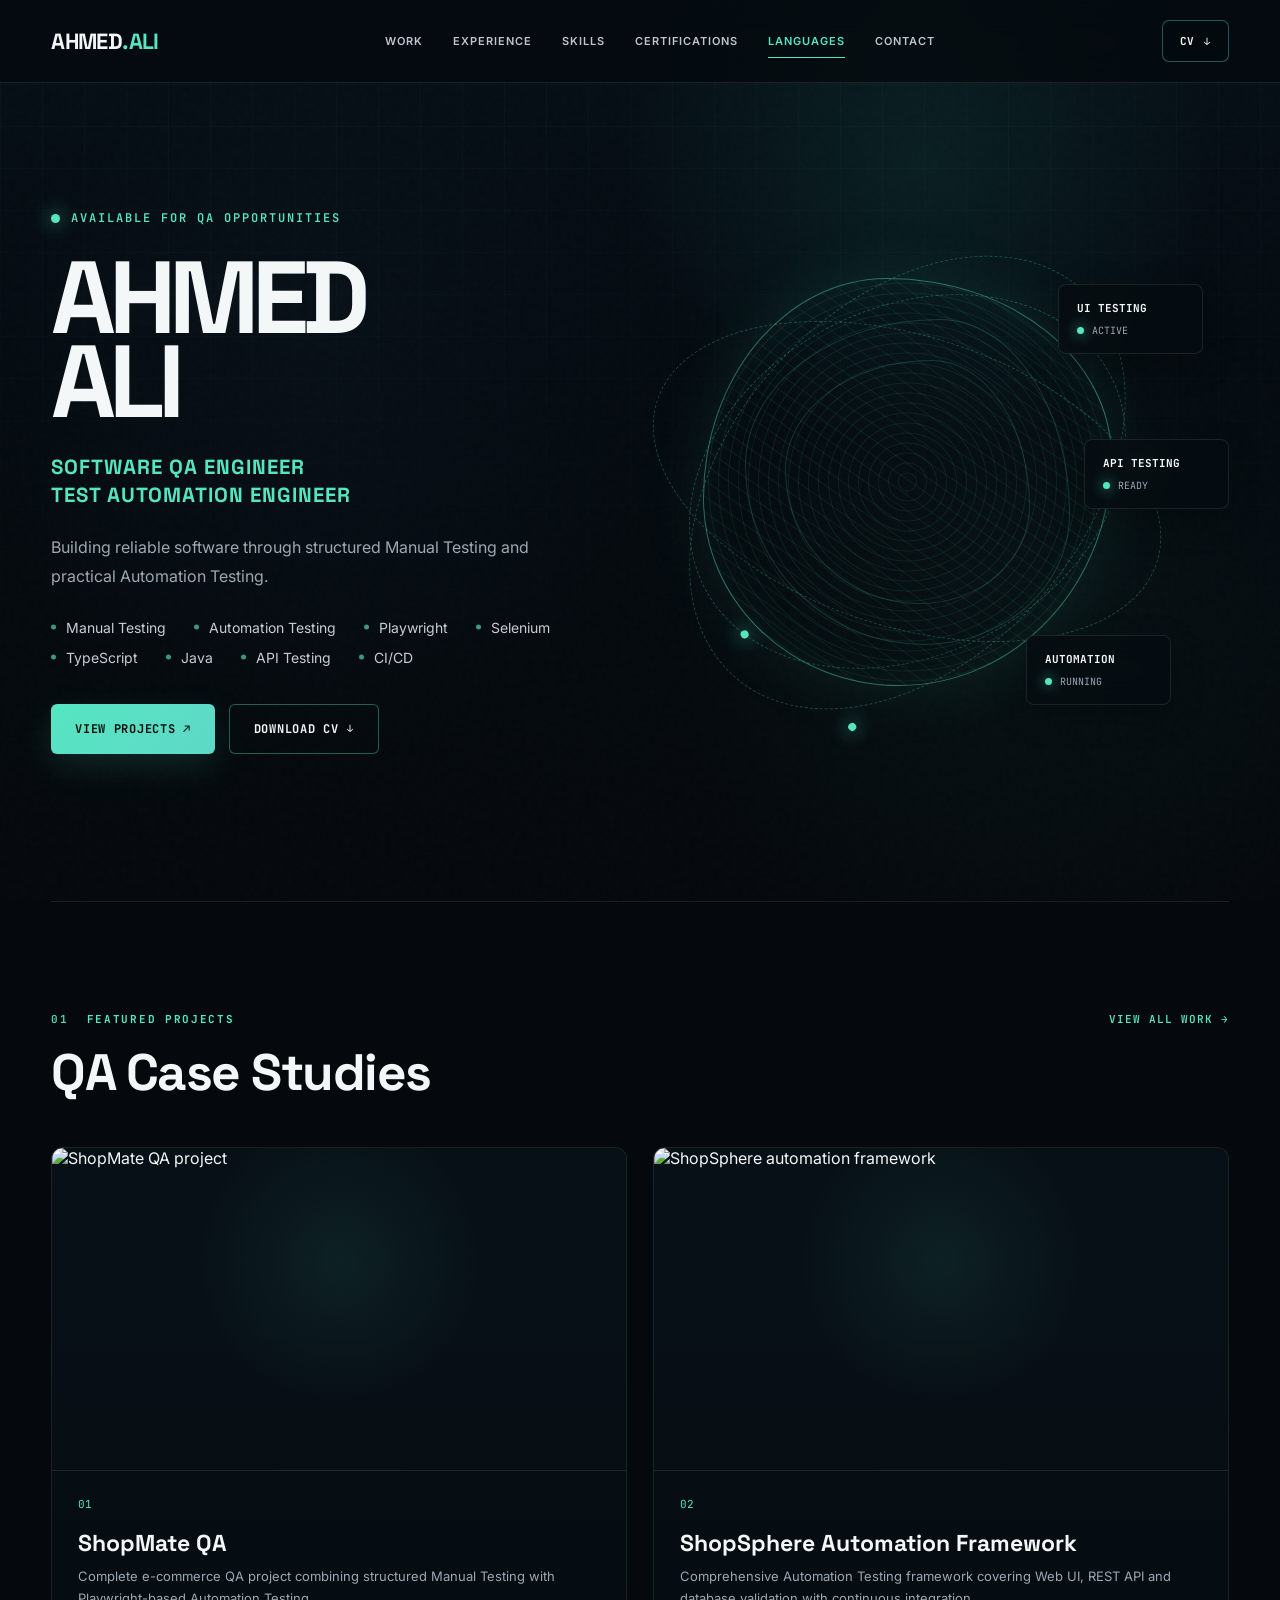
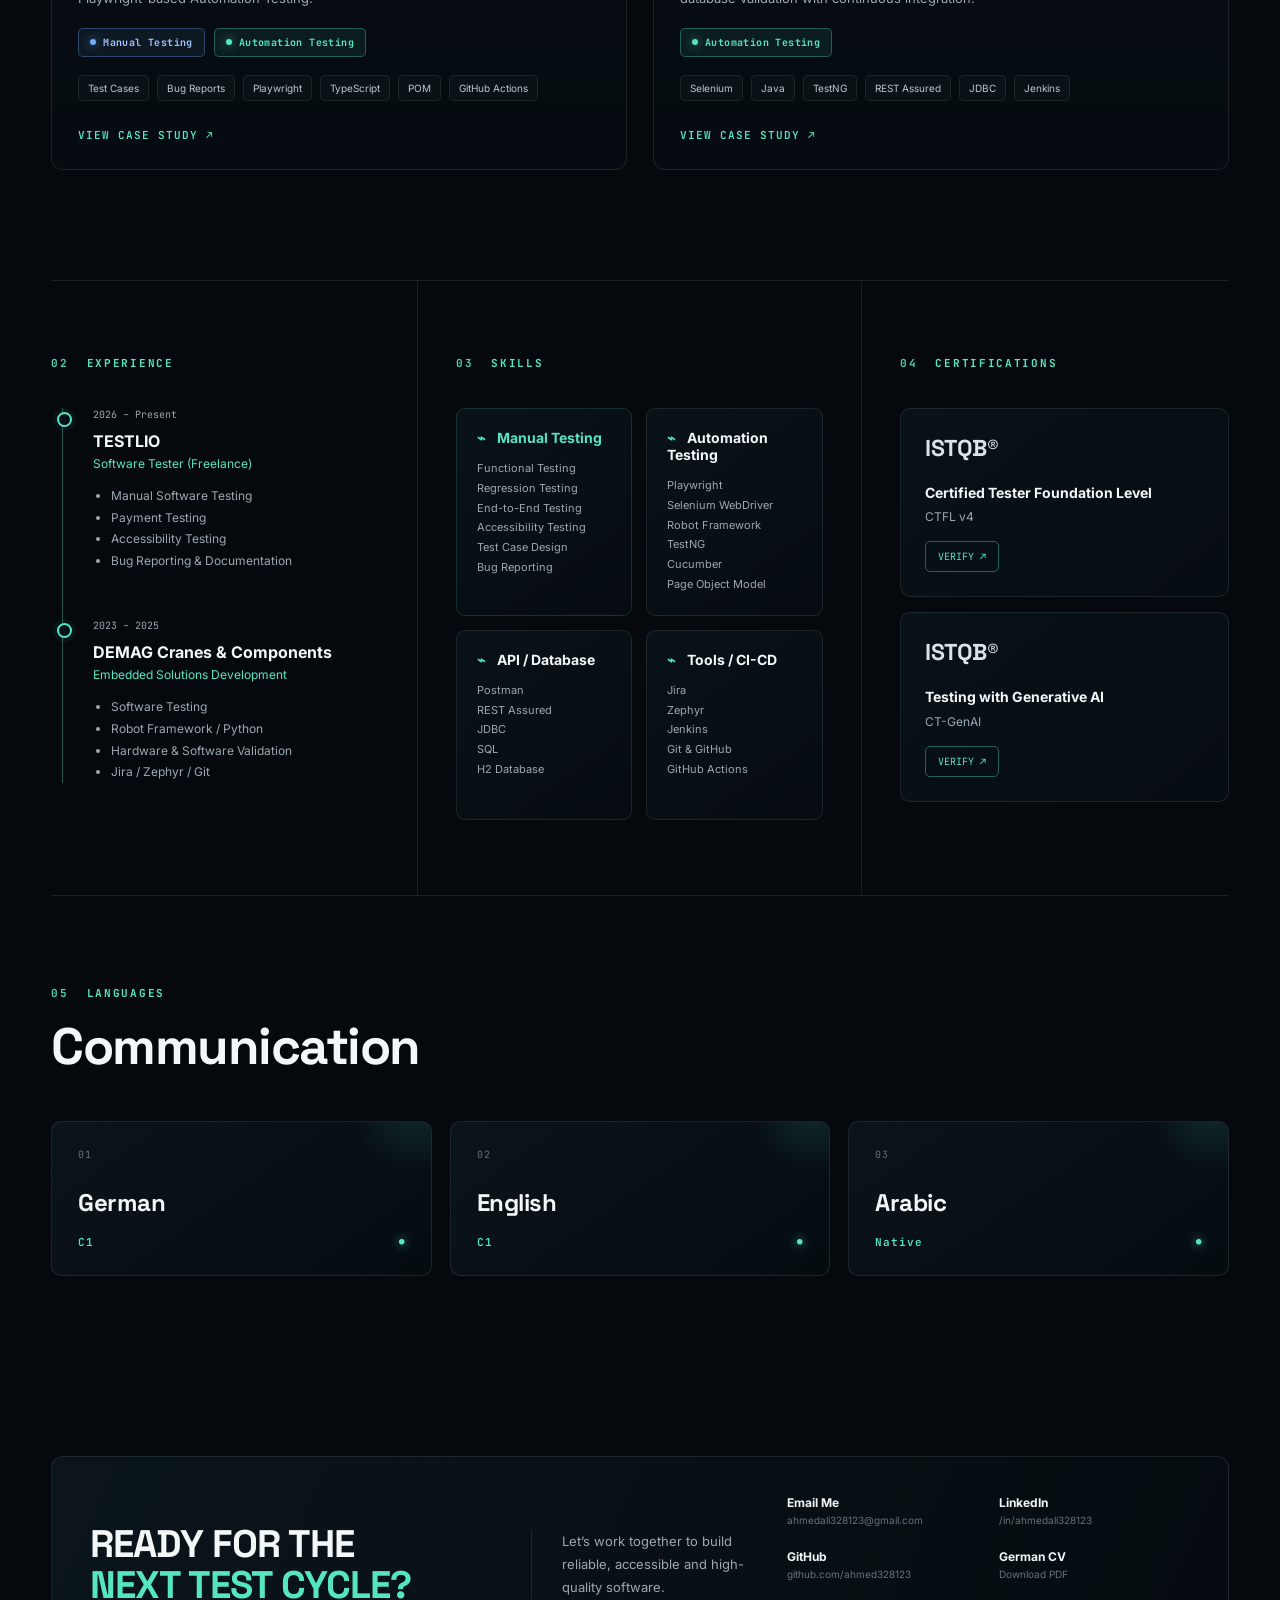
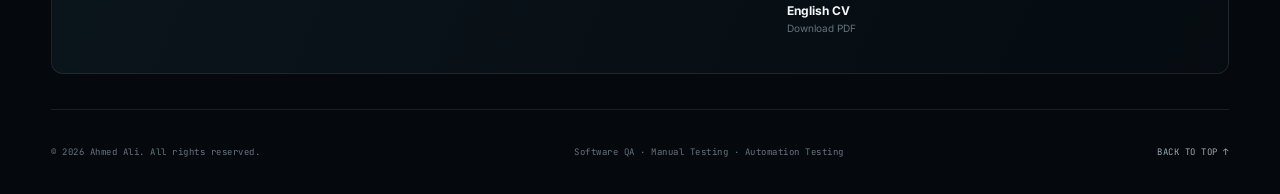
==== index.html @ f56217ec "Update index.html Updated CV download options and improved HTML structure." ====
<!DOCTYPE html>
<html lang="en">

<head>
  <meta charset="UTF-8" />

  <meta
    name="viewport"
    content="width=device-width, initial-scale=1.0"
  />

  <title>Ahmed Ali | Software QA Engineer</title>

  <meta
    name="description"
    content="Ahmed Ali - Software QA Engineer specializing in Manual Testing, Automation Testing, Playwright, Selenium, Java, TypeScript, API Testing and CI/CD."
  />

  <!-- Google Fonts -->
  <link
    rel="preconnect"
    href="https://fonts.googleapis.com"
  />

  <link
    rel="preconnect"
    href="https://fonts.gstatic.com"
    crossorigin
  />

  <link
    href="https://fonts.googleapis.com/css2?family=Inter:wght@400;500;600;700;800&family=JetBrains+Mono:wght@400;500;700&family=Space+Grotesk:wght@500;700&display=swap"
    rel="stylesheet"
  />

  <!-- CSS -->
  <link
    rel="stylesheet"
    href="style.css"
  />
</head>


<body>

  <!-- =====================================================
       BACKGROUND
       ===================================================== -->

  <div class="page-bg"></div>
  <div class="noise"></div>


  <!-- =====================================================
       NAVBAR
       ===================================================== -->

  <header class="navbar">

    <div class="container nav-inner">

      <!-- Logo -->

      <a
        href="#"
        class="logo"
        aria-label="Back to top"
      >
        AHMED<span>.ALI</span>
      </a>


      <!-- Navigation -->

      <nav class="nav-links">

        <a href="#projects">
          Work
        </a>

        <a href="#experience">
          Experience
        </a>

        <a href="#skills">
          Skills
        </a>

        <a href="#certifications">
          Certifications
        </a>

        <a href="#languages">
          Languages
        </a>

        <a href="#contact">
          Contact
        </a>

      </nav>


      <!-- Navbar CV Dropdown -->

      <div class="cv-dropdown">

        <button
          class="cv-toggle"
          type="button"
          aria-expanded="false"
          aria-haspopup="true"
        >
          CV

          <span class="cv-chevron">
            ↓
          </span>
        </button>


        <div class="cv-menu">

          <span class="cv-menu-label">
            Download CV
          </span>


          <a
            href="./assets/cv-de.pdf"
            download="Ahmed-Ali-CV-German.pdf"
          >
            German CV
          </a>


          <a
            href="./assets/cv-en.pdf"
            download="Ahmed-Ali-CV-English.pdf"
          >
            English CV
          </a>

        </div>

      </div>

    </div>

  </header>



  <main>


    <!-- =====================================================
         HERO
         ===================================================== -->

    <section class="hero container">


      <!-- Hero Left -->

      <div class="hero-left">

        <p class="status">

          <span class="dot"></span>

          AVAILABLE FOR QA OPPORTUNITIES

        </p>


        <h1 class="hero-title">

          AHMED<br />

          ALI

        </h1>


        <h2 class="hero-subtitle">

          SOFTWARE QA ENGINEER<br />

          TEST AUTOMATION ENGINEER

        </h2>


        <p class="hero-text">

          Building reliable software through structured
          Manual Testing and practical Automation Testing.

        </p>


        <!-- Technology Stack -->

        <div class="hero-stack">

          <span>
            Manual Testing
          </span>

          <span>
            Automation Testing
          </span>

          <span>
            Playwright
          </span>

          <span>
            Selenium
          </span>

          <span>
            TypeScript
          </span>

          <span>
            Java
          </span>

          <span>
            API Testing
          </span>

          <span>
            CI/CD
          </span>

        </div>


        <!-- Hero Actions -->

        <div class="hero-actions">


          <!-- View Projects -->

          <a
            href="#projects"
            class="btn btn-primary"
          >
            VIEW PROJECTS ↗
          </a>


          <!-- Hero CV Dropdown -->

          <div class="cv-dropdown hero-cv-dropdown">

            <button
              class="btn btn-secondary cv-toggle"
              type="button"
              aria-expanded="false"
              aria-haspopup="true"
            >
              DOWNLOAD CV

              <span class="cv-chevron">
                ↓
              </span>
            </button>


            <div class="cv-menu">

              <span class="cv-menu-label">
                Select Language
              </span>


              <a
                href="./assets/cv-de.pdf"
                download="Ahmed-Ali-CV-German.pdf"
              >
                German CV
              </a>


              <a
                href="./assets/cv-en.pdf"
                download="Ahmed-Ali-CV-English.pdf"
              >
                English CV
              </a>

            </div>

          </div>

        </div>

      </div>



      <!-- Hero Right -->

      <div class="hero-right">


        <!-- Animated Mesh -->

        <div class="mesh-wrap">

          <div class="mesh-core"></div>

          <div class="orbit orbit-1"></div>

          <div class="orbit orbit-2"></div>

          <div class="orbit orbit-3"></div>

        </div>


        <!-- Testing Status Cards -->

        <div class="floating-card card-1">

          <p>
            UI TESTING
          </p>

          <span>

            <i></i>

            ACTIVE

          </span>

        </div>


        <div class="floating-card card-2">

          <p>
            API TESTING
          </p>

          <span>

            <i></i>

            READY

          </span>

        </div>


        <div class="floating-card card-3">

          <p>
            AUTOMATION
          </p>

          <span>

            <i></i>

            RUNNING

          </span>

        </div>

      </div>

    </section>



    <!-- =====================================================
         PROJECTS
         ===================================================== -->

    <section
      id="projects"
      class="section container"
    >


      <div class="section-top">

        <div>

          <p class="section-number">
            01
          </p>

          <p class="section-label">
            FEATURED PROJECTS
          </p>

        </div>


        <a
          href="https://github.com/ahmed328123"
          target="_blank"
          rel="noopener noreferrer"
          class="section-link"
        >
          VIEW ALL WORK →
        </a>

      </div>


      <h2 class="section-title">
        QA Case Studies
      </h2>



      <div class="projects-grid">


        <!-- =================================================
             SHOPMATE
             ================================================= -->

        <article class="project-card">


          <div class="project-image">

            <img
              src="./assets/images/shopmate-cover.png"
              alt="ShopMate QA project"
            />

          </div>


          <div class="project-content">

            <span class="project-index">
              01
            </span>


            <h3>
              ShopMate QA
            </h3>


            <p>
              Complete e-commerce QA project combining
              structured Manual Testing with Playwright-based
              Automation Testing.
            </p>


            <!-- Testing Types -->

            <div class="testing-types">

              <span class="testing-type manual">
                Manual Testing
              </span>

              <span class="testing-type automation">
                Automation Testing
              </span>

            </div>


            <!-- Technologies -->

            <div class="tags">

              <span>
                Test Cases
              </span>

              <span>
                Bug Reports
              </span>

              <span>
                Playwright
              </span>

              <span>
                TypeScript
              </span>

              <span>
                POM
              </span>

              <span>
                GitHub Actions
              </span>

            </div>


            <a
              href="https://github.com/ahmed328123/shopmate-qa-playwright-typescript"
              target="_blank"
              rel="noopener noreferrer"
              class="project-link"
            >
              VIEW CASE STUDY ↗
            </a>

          </div>

        </article>



        <!-- =================================================
             SHOPSPHERE
             ================================================= -->

        <article class="project-card">


          <div class="project-image">

            <img
              src="./assets/images/shopsphere-cover.png"
              alt="ShopSphere automation framework"
            />

          </div>


          <div class="project-content">

            <span class="project-index">
              02
            </span>


            <h3>
              ShopSphere Automation Framework
            </h3>


            <p>
              Comprehensive Automation Testing framework
              covering Web UI, REST API and database validation
              with continuous integration.
            </p>


            <!-- Testing Type -->

            <div class="testing-types">

              <span class="testing-type automation">
                Automation Testing
              </span>

            </div>


            <!-- Technologies -->

            <div class="tags">

              <span>
                Selenium
              </span>

              <span>
                Java
              </span>

              <span>
                TestNG
              </span>

              <span>
                REST Assured
              </span>

              <span>
                JDBC
              </span>

              <span>
                Jenkins
              </span>

            </div>


            <a
              href="https://github.com/ahmed328123/shopsphere-selenium-java-automation"
              target="_blank"
              rel="noopener noreferrer"
              class="project-link"
            >
              VIEW CASE STUDY ↗
            </a>

          </div>

        </article>

      </div>

    </section>



    <!-- =====================================================
         EXPERIENCE / SKILLS / CERTIFICATIONS
         ===================================================== -->

    <section class="section container info-grid">


      <!-- ===================================================
           EXPERIENCE
           =================================================== -->

      <div
        id="experience"
        class="info-column"
      >


        <div class="section-top mini">

          <div>

            <p class="section-number">
              02
            </p>

            <p class="section-label">
              EXPERIENCE
            </p>

          </div>

        </div>



        <!-- Testlio -->

        <div class="timeline-item">

          <span class="time">
            2026 – Present
          </span>


          <h3>
            TESTLIO
          </h3>


          <p class="role">
            Software Tester (Freelance)
          </p>


          <ul>

            <li>
              Manual Software Testing
            </li>

            <li>
              Payment Testing
            </li>

            <li>
              Accessibility Testing
            </li>

            <li>
              Bug Reporting & Documentation
            </li>

          </ul>

        </div>



        <!-- Demag -->

        <div class="timeline-item">

          <span class="time">
            2023 – 2025
          </span>


          <h3>
            DEMAG Cranes & Components
          </h3>


          <p class="role">
            Embedded Solutions Development
          </p>


          <ul>

            <li>
              Software Testing
            </li>

            <li>
              Robot Framework / Python
            </li>

            <li>
              Hardware & Software Validation
            </li>

            <li>
              Jira / Zephyr / Git
            </li>

          </ul>

        </div>

      </div>



      <!-- ===================================================
           SKILLS
           =================================================== -->

      <div
        id="skills"
        class="info-column"
      >


        <div class="section-top mini">

          <div>

            <p class="section-number">
              03
            </p>

            <p class="section-label">
              SKILLS
            </p>

          </div>

        </div>



        <div class="skills-boxes">


          <!-- Manual Testing -->

          <div class="skill-box testing-focus">

            <h3>
              Manual Testing
            </h3>

            <p>
              Functional Testing<br />
              Regression Testing<br />
              End-to-End Testing<br />
              Accessibility Testing<br />
              Test Case Design<br />
              Bug Reporting
            </p>

          </div>



          <!-- Automation Testing -->

          <div class="skill-box">

            <h3>
              Automation Testing
            </h3>

            <p>
              Playwright<br />
              Selenium WebDriver<br />
              Robot Framework<br />
              TestNG<br />
              Cucumber<br />
              Page Object Model
            </p>

          </div>



          <!-- API / Database -->

          <div class="skill-box">

            <h3>
              API / Database
            </h3>

            <p>
              Postman<br />
              REST Assured<br />
              JDBC<br />
              SQL<br />
              H2 Database
            </p>

          </div>



          <!-- Tools / CI-CD -->

          <div class="skill-box">

            <h3>
              Tools / CI-CD
            </h3>

            <p>
              Jira<br />
              Zephyr<br />
              Jenkins<br />
              Git & GitHub<br />
              GitHub Actions
            </p>

          </div>

        </div>

      </div>



      <!-- ===================================================
           CERTIFICATIONS
           =================================================== -->

      <div
        id="certifications"
        class="info-column"
      >


        <div class="section-top mini">

          <div>

            <p class="section-number">
              04
            </p>

            <p class="section-label">
              CERTIFICATIONS
            </p>

          </div>

        </div>



        <!-- ISTQB CTFL -->

        <div class="cert-card">

          <h3>
            Certified Tester Foundation Level
          </h3>

          <p>
            CTFL v4
          </p>

          <a
            href="https://atsqa.org/certified-testers/profile/50f4b5ab74a24242892d9b220a066ed3"
            target="_blank"
            rel="noopener noreferrer"
          >
            VERIFY ↗
          </a>

        </div>



        <!-- ISTQB CT-GenAI -->

        <div class="cert-card">

          <h3>
            Testing with Generative AI
          </h3>

          <p>
            CT-GenAI
          </p>

          <a
            href="https://atsqa.org/certified-testers/profile/50f4b5ab74a24242892d9b220a066ed3"
            target="_blank"
            rel="noopener noreferrer"
          >
            VERIFY ↗
          </a>

        </div>

      </div>

    </section>



    <!-- =====================================================
         LANGUAGES
         ===================================================== -->

    <section
      id="languages"
      class="section container languages-section"
    >


      <div class="section-top">

        <div>

          <p class="section-number">
            05
          </p>

          <p class="section-label">
            LANGUAGES
          </p>

        </div>

      </div>


      <h2 class="section-title">
        Communication
      </h2>



      <div class="languages-grid">


        <!-- German -->

        <article class="language-card">

          <span class="language-number">
            01
          </span>

          <h3>
            German
          </h3>

          <div class="language-level">
            C1
          </div>

        </article>



        <!-- English -->

        <article class="language-card">

          <span class="language-number">
            02
          </span>

          <h3>
            English
          </h3>

          <div class="language-level">
            C1
          </div>

        </article>



        <!-- Arabic -->

        <article class="language-card">

          <span class="language-number">
            03
          </span>

          <h3>
            Arabic
          </h3>

          <div class="language-level">
            Native
          </div>

        </article>

      </div>

    </section>



    <!-- =====================================================
         CONTACT
         ===================================================== -->

    <section
      id="contact"
      class="section container contact-box"
    >


      <div class="contact-title">

        <h2>

          READY FOR THE<br />

          <span>
            NEXT TEST CYCLE?
          </span>

        </h2>

      </div>



      <div class="contact-text">

        <p>
          Let’s work together to build reliable,
          accessible and high-quality software.
        </p>

      </div>



      <div class="contact-links">


        <!-- Email -->

        <a
          href="mailto:ahmedali328123@gmail.com"
        >
          Email Me

          <br />

          <span>
            ahmedali328123@gmail.com
          </span>
        </a>



        <!-- LinkedIn -->

        <a
          href="https://www.linkedin.com/in/ahmedali328123/"
          target="_blank"
          rel="noopener noreferrer"
        >
          LinkedIn

          <br />

          <span>
            /in/ahmedali328123
          </span>
        </a>



        <!-- GitHub -->

        <a
          href="https://github.com/ahmed328123"
          target="_blank"
          rel="noopener noreferrer"
        >
          GitHub

          <br />

          <span>
            github.com/ahmed328123
          </span>
        </a>



        <!-- CV -->

        <a
          href="./assets/cv-de.pdf"
          download="Ahmed-Ali-CV-German.pdf"
        >
          German CV

          <br />

          <span>
            Download PDF
          </span>
        </a>


        <a
          href="./assets/cv-en.pdf"
          download="Ahmed-Ali-CV-English.pdf"
        >
          English CV

          <br />

          <span>
            Download PDF
          </span>
        </a>

      </div>

    </section>


  </main>



  <!-- =====================================================
       FOOTER
       ===================================================== -->

  <footer class="footer container">

    <p>
      © 2026 Ahmed Ali. All rights reserved.
    </p>


    <p>
      Software QA · Manual Testing · Automation Testing
    </p>


    <a href="#">
      BACK TO TOP ↑
    </a>

  </footer>



  <!-- JavaScript -->

  <script src="script.js"></script>

</body>

</html>
---- style.css ----
/* =========================================================
   Ahmed Ali — Advanced QA Portfolio
   Manual Testing + Automation Testing
   CV Language Dropdown
   ========================================================= */

:root {
  --bg: #05090d;
  --bg-soft: #081017;
  --surface: rgba(10, 18, 24, 0.78);
  --surface-strong: #0b141b;

  --text: #f4f7f8;
  --text-soft: #9ca8b2;
  --text-muted: #65737e;

  --accent: #55e6c1;
  --accent-soft: rgba(85, 230, 193, 0.12);
  --accent-glow: rgba(85, 230, 193, 0.18);

  --blue: #72aaff;
  --blue-soft: rgba(114, 170, 255, 0.12);

  --border: rgba(255, 255, 255, 0.09);
  --border-accent: rgba(85, 230, 193, 0.38);

  --container: 1440px;

  --font-main: "Inter", sans-serif;
  --font-title: "Space Grotesk", sans-serif;
  --font-mono: "JetBrains Mono", monospace;
}


/* =========================================================
   Reset
   ========================================================= */

* {
  margin: 0;
  padding: 0;
  box-sizing: border-box;
}

html {
  scroll-behavior: smooth;
}

body {
  min-height: 100vh;
  overflow-x: hidden;

  font-family: var(--font-main);

  color: var(--text);
  background: var(--bg);
}

a {
  color: inherit;
  text-decoration: none;
}

button {
  font: inherit;
}

img {
  display: block;
  max-width: 100%;
}

ul {
  padding-left: 18px;
}

button,
a {
  -webkit-tap-highlight-color: transparent;
}

::selection {
  color: #04100c;
  background: var(--accent);
}


/* =========================================================
   Background
   ========================================================= */

.page-bg {
  position: fixed;
  inset: 0;

  z-index: -3;

  background:
    radial-gradient(
      circle at 72% 18%,
      rgba(35, 139, 126, 0.14),
      transparent 25%
    ),
    radial-gradient(
      circle at 25% 45%,
      rgba(50, 100, 140, 0.05),
      transparent 32%
    ),
    radial-gradient(
      circle at 80% 70%,
      rgba(85, 230, 193, 0.035),
      transparent 30%
    ),
    linear-gradient(
      180deg,
      #061017 0%,
      #050b10 45%,
      #05090d 100%
    );
}

.page-bg::before {
  content: "";

  position: absolute;
  inset: 0;

  background-image:
    linear-gradient(
      rgba(85, 230, 193, 0.033) 1px,
      transparent 1px
    ),
    linear-gradient(
      90deg,
      rgba(85, 230, 193, 0.033) 1px,
      transparent 1px
    );

  background-size: 42px 42px;

  mask-image:
    linear-gradient(
      to bottom,
      rgba(0, 0, 0, 1),
      rgba(0, 0, 0, 0.25) 68%,
      transparent
    );

  -webkit-mask-image:
    linear-gradient(
      to bottom,
      rgba(0, 0, 0, 1),
      rgba(0, 0, 0, 0.25) 68%,
      transparent
    );
}

.noise {
  position: fixed;
  inset: 0;

  z-index: -2;

  pointer-events: none;

  opacity: 0.022;

  background-image:
    url("data:image/svg+xml,%3Csvg viewBox='0 0 180 180' xmlns='http://www.w3.org/2000/svg'%3E%3Cfilter id='noiseFilter'%3E%3CfeTurbulence type='fractalNoise' baseFrequency='.85' numOctaves='4' stitchTiles='stitch'/%3E%3C/filter%3E%3Crect width='100%25' height='100%25' filter='url(%23noiseFilter)' opacity='.8'/%3E%3C/svg%3E");
}


/* =========================================================
   Global Layout
   ========================================================= */

.container {
  width: min(92%, var(--container));
  margin-inline: auto;
}

.section {
  padding: 110px 0;

  border-top: 1px solid var(--border);
}


/* =========================================================
   Navbar
   ========================================================= */

.navbar {
  position: sticky;
  top: 0;

  z-index: 999;

  width: 100%;

  background: rgba(5, 9, 13, 0.72);

  border-bottom: 1px solid var(--border);

  backdrop-filter: blur(18px);
  -webkit-backdrop-filter: blur(18px);
}

.nav-inner {
  min-height: 82px;

  display: flex;
  align-items: center;
  justify-content: space-between;

  gap: 35px;
}

.logo {
  flex-shrink: 0;

  font-family: var(--font-title);

  font-size: 22px;
  font-weight: 700;

  letter-spacing: -0.6px;
}

.logo span {
  color: var(--accent);
}

.nav-links {
  display: flex;
  align-items: center;
  justify-content: center;

  gap: 30px;
}

.nav-links a {
  position: relative;

  color: #bdc6cc;

  font-size: 11px;
  font-weight: 600;

  letter-spacing: 1px;
  text-transform: uppercase;

  transition:
    color 0.25s ease,
    transform 0.25s ease;
}

.nav-links a::after {
  content: "";

  position: absolute;

  left: 0;
  bottom: -10px;

  width: 0;
  height: 1px;

  background: var(--accent);

  transition: width 0.25s ease;
}

.nav-links a:hover,
.nav-links a.active {
  color: var(--accent);
}

.nav-links a:hover::after,
.nav-links a.active::after {
  width: 100%;
}


/* =========================================================
   CV Dropdown
   ========================================================= */

.cv-dropdown {
  position: relative;

  flex-shrink: 0;
}

.cv-toggle,
.cv-btn {
  min-height: 42px;

  display: inline-flex;
  align-items: center;
  justify-content: center;

  gap: 9px;

  padding: 0 17px;

  color: var(--text);

  border: 1px solid var(--border-accent);
  border-radius: 7px;

  background: rgba(5, 12, 16, 0.55);

  cursor: pointer;

  font-family: var(--font-mono);
  font-size: 11px;
  font-weight: 700;

  letter-spacing: 0.7px;

  transition:
    background 0.25s ease,
    color 0.25s ease,
    border-color 0.25s ease,
    box-shadow 0.25s ease,
    transform 0.25s ease;
}

.cv-toggle:hover,
.cv-btn:hover {
  color: #04100c;

  background: var(--accent);

  border-color: var(--accent);

  transform: translateY(-2px);

  box-shadow:
    0 0 28px rgba(85, 230, 193, 0.18);
}

.cv-chevron {
  display: inline-block;

  color: currentColor;

  font-size: 10px;

  transition: transform 0.25s ease;
}

.cv-dropdown.open .cv-chevron {
  transform: rotate(180deg);
}


/* Dropdown Menu */

.cv-menu {
  position: absolute;

  top: calc(100% + 12px);
  right: 0;

  z-index: 1100;

  min-width: 210px;

  padding: 8px;

  opacity: 0;
  visibility: hidden;

  pointer-events: none;

  transform: translateY(-8px) scale(0.98);

  transform-origin: top right;

  border: 1px solid var(--border);
  border-radius: 10px;

  background:
    linear-gradient(
      145deg,
      rgba(11, 21, 28, 0.98),
      rgba(5, 11, 16, 0.98)
    );

  backdrop-filter: blur(20px);
  -webkit-backdrop-filter: blur(20px);

  box-shadow:
    0 24px 60px rgba(0, 0, 0, 0.45),
    0 0 30px rgba(85, 230, 193, 0.04);

  transition:
    opacity 0.22s ease,
    visibility 0.22s ease,
    transform 0.22s ease;
}

.cv-dropdown.open .cv-menu {
  opacity: 1;
  visibility: visible;

  pointer-events: auto;

  transform: translateY(0) scale(1);
}


/* CV Options */

.cv-menu a {
  position: relative;

  display: flex;
  align-items: center;
  justify-content: space-between;

  gap: 18px;

  padding: 13px 14px;

  border-radius: 7px;

  color: var(--text-soft);

  font-size: 12px;
  font-weight: 600;

  transition:
    color 0.2s ease,
    background 0.2s ease,
    transform 0.2s ease;
}

.cv-menu a:hover {
  color: var(--accent);

  background:
    rgba(85, 230, 193, 0.07);

  transform: translateX(2px);
}

.cv-menu a::after {
  content: "↓";

  color: var(--accent);

  font-family: var(--font-mono);
  font-size: 11px;
}

.cv-menu-label {
  display: block;

  padding: 8px 14px 10px;

  color: var(--text-muted);

  border-bottom:
    1px solid var(--border);

  margin-bottom: 5px;

  font-family: var(--font-mono);
  font-size: 9px;
  font-weight: 700;

  letter-spacing: 1.3px;

  text-transform: uppercase;
}


/* Hero CV dropdown */

.hero-cv-dropdown {
  position: relative;
}

.hero-cv-dropdown .cv-menu {
  left: 0;
  right: auto;

  top: calc(100% + 12px);

  transform-origin: top left;
}

.hero-cv-dropdown.open .cv-menu {
  transform:
    translateY(0)
    scale(1);
}


/* =========================================================
   Hero
   ========================================================= */

.hero {
  position: relative;

  min-height: calc(100vh - 82px);

  display: grid;

  grid-template-columns:
    minmax(0, 0.88fr)
    minmax(0, 1.12fr);

  align-items: center;

  gap: 30px;

  padding-top: 50px;
  padding-bottom: 70px;
}

.hero-left {
  position: relative;

  z-index: 3;

  max-width: 650px;
}

.status {
  display: flex;
  align-items: center;

  gap: 11px;

  margin-bottom: 30px;

  color: var(--accent);

  font-family: var(--font-mono);

  font-size: 12px;
  font-weight: 600;

  letter-spacing: 2px;
}

.dot {
  width: 9px;
  height: 9px;

  border-radius: 50%;

  background: var(--accent);

  box-shadow:
    0 0 18px rgba(85, 230, 193, 0.9);

  animation: pulse 2s ease-in-out infinite;
}

@keyframes pulse {
  0%,
  100% {
    transform: scale(1);
    opacity: 1;
  }

  50% {
    transform: scale(0.7);
    opacity: 0.45;
  }
}

.hero-title {
  margin-bottom: 30px;

  font-family: var(--font-title);

  font-size: clamp(4.8rem, 8vw, 8.8rem);

  font-weight: 700;

  line-height: 0.82;

  letter-spacing: -7px;

  text-shadow:
    0 0 45px rgba(255, 255, 255, 0.03);
}

.hero-subtitle {
  margin-bottom: 24px;

  color: var(--accent);

  font-family: var(--font-title);

  font-size:
    clamp(1.15rem, 1.6vw, 1.7rem);

  line-height: 1.35;

  letter-spacing: 1px;
}

.hero-text {
  max-width: 520px;

  margin-bottom: 28px;

  color: var(--text-soft);

  font-size: 16px;

  line-height: 1.8;
}


/* =========================================================
   Hero Stack
   ========================================================= */

.hero-stack {
  display: flex;
  flex-wrap: wrap;

  gap: 13px 28px;

  margin-bottom: 38px;
}

.hero-stack span {
  position: relative;

  padding-left: 15px;

  color: #c6ced4;

  font-size: 14px;
}

.hero-stack span::before {
  content: "";

  position: absolute;

  left: 0;
  top: 50%;

  width: 5px;
  height: 5px;

  border-radius: 50%;

  background: var(--accent);

  opacity: 0.65;

  transform:
    translateY(-50%);
}


/* =========================================================
   Buttons
   ========================================================= */

.hero-actions {
  display: flex;
  flex-wrap: wrap;
  align-items: center;

  gap: 14px;
}

.btn {
  min-height: 50px;

  display: inline-flex;
  align-items: center;
  justify-content: center;

  gap: 9px;

  padding: 0 24px;

  border: none;
  border-radius: 6px;

  cursor: pointer;

  font-family: var(--font-mono);

  font-size: 12px;
  font-weight: 700;

  letter-spacing: 0.7px;

  transition:
    transform 0.25s ease,
    border-color 0.25s ease,
    background 0.25s ease,
    color 0.25s ease,
    box-shadow 0.25s ease;
}

.btn:hover {
  transform: translateY(-3px);
}

.btn-primary {
  color: #04100c;

  background:
    linear-gradient(
      135deg,
      #55e6c1,
      #5fd8c8
    );

  box-shadow:
    0 12px 35px
    rgba(85, 230, 193, 0.13);
}

.btn-primary:hover {
  box-shadow:
    0 14px 42px
    rgba(85, 230, 193, 0.23);
}

.btn-secondary {
  color: var(--text);

  border:
    1px solid
    var(--border-accent);

  background:
    rgba(5, 12, 16, 0.45);
}

.btn-secondary:hover {
  border-color: var(--accent);

  background: var(--accent-soft);
}


/* =========================================================
   Hero Visual
   ========================================================= */

.hero-right {
  position: relative;

  min-height: 620px;

  display: flex;
  align-items: center;
  justify-content: center;

  perspective: 1200px;
}

.mesh-wrap {
  position: relative;

  width: min(560px, 72vw);

  aspect-ratio: 1;

  display: flex;
  align-items: center;
  justify-content: center;

  animation:
    floating 7s ease-in-out infinite;
}

@keyframes floating {
  0%,
  100% {
    transform:
      translateY(0);
  }

  50% {
    transform:
      translateY(-14px);
  }
}

.mesh-core {
  position: absolute;

  width: 73%;
  height: 73%;

  border:
    1px solid
    rgba(85, 230, 193, 0.45);

  border-radius:
    45% 55% 52% 48%
    / 54% 44% 56% 46%;

  background:
    repeating-radial-gradient(
      circle at 50% 50%,
      transparent 0,
      transparent 8px,
      rgba(85, 230, 193, 0.085) 9px,
      transparent 10px
    ),
    repeating-linear-gradient(
      35deg,
      transparent 0,
      transparent 11px,
      rgba(85, 230, 193, 0.075) 12px,
      transparent 13px
    );

  box-shadow:
    inset 0 0 55px
    rgba(85, 230, 193, 0.06),
    0 0 70px
    rgba(85, 230, 193, 0.09);

  animation:
    morph 10s ease-in-out infinite,
    rotateCore 18s linear infinite;
}

.mesh-core::before,
.mesh-core::after {
  content: "";

  position: absolute;

  inset: 10%;

  border:
    1px solid
    rgba(85, 230, 193, 0.18);

  border-radius:
    60% 40% 45% 55%
    / 45% 60% 40% 55%;
}

.mesh-core::before {
  animation:
    rotateCoreReverse 13s
    linear infinite;
}

.mesh-core::after {
  inset: 20%;

  animation:
    rotateCore 10s
    linear infinite;
}

@keyframes morph {
  0%,
  100% {
    border-radius:
      45% 55% 52% 48%
      / 54% 44% 56% 46%;

    transform:
      rotateX(4deg)
      rotateY(-6deg)
      scale(1);
  }

  50% {
    border-radius:
      58% 42% 40% 60%
      / 41% 59% 45% 55%;

    transform:
      rotateX(-6deg)
      rotateY(7deg)
      scale(1.04);
  }
}

@keyframes rotateCore {
  from {
    rotate: 0deg;
  }

  to {
    rotate: 360deg;
  }
}

@keyframes rotateCoreReverse {
  from {
    rotate: 360deg;
  }

  to {
    rotate: 0deg;
  }
}


/* =========================================================
   Orbits
   ========================================================= */

.orbit {
  position: absolute;

  border:
    1px dashed
    rgba(85, 230, 193, 0.28);

  border-radius: 50%;
}

.orbit::before {
  content: "";

  position: absolute;

  width: 8px;
  height: 8px;

  border-radius: 50%;

  background: var(--accent);

  box-shadow:
    0 0 18px
    rgba(85, 230, 193, 1);
}

.orbit-1 {
  width: 94%;
  height: 52%;

  transform: rotate(18deg);

  animation:
    orbitSpin 14s linear infinite;
}

.orbit-1::before {
  right: 8%;
  top: 17%;
}

.orbit-2 {
  width: 82%;
  height: 62%;

  transform: rotate(-28deg);

  animation:
    orbitSpinReverse 17s
    linear infinite;
}

.orbit-2::before {
  left: 2%;
  bottom: 32%;
}

.orbit-3 {
  width: 63%;
  height: 93%;

  transform: rotate(42deg);

  animation:
    orbitSpin 20s
    linear infinite;
}

.orbit-3::before {
  right: 14%;
  bottom: 7%;
}

@keyframes orbitSpin {
  to {
    transform:
      rotate(378deg);
  }
}

@keyframes orbitSpinReverse {
  to {
    transform:
      rotate(-388deg);
  }
}


/* =========================================================
   Floating Cards
   ========================================================= */

.floating-card {
  position: absolute;

  min-width: 145px;

  z-index: 5;

  padding: 16px 18px;

  border:
    1px solid
    var(--border);

  border-radius: 8px;

  background:
    rgba(6, 13, 18, 0.88);

  backdrop-filter: blur(14px);
  -webkit-backdrop-filter: blur(14px);

  box-shadow:
    0 12px 32px
    rgba(0, 0, 0, 0.25);

  animation:
    cardFloat 5s
    ease-in-out infinite;
}

.floating-card p {
  margin-bottom: 9px;

  font-family: var(--font-mono);

  font-size: 11px;
  font-weight: 700;
}

.floating-card span {
  display: flex;
  align-items: center;

  gap: 8px;

  color: var(--text-soft);

  font-family: var(--font-mono);

  font-size: 10px;
}

.floating-card i {
  width: 7px;
  height: 7px;

  border-radius: 50%;

  background: var(--accent);

  box-shadow:
    0 0 13px
    rgba(85, 230, 193, 0.9);
}

.card-1 {
  top: 18%;
  right: 4%;
}

.card-2 {
  top: 43%;
  right: 0;

  animation-delay: -1.5s;
}

.card-3 {
  right: 9%;
  bottom: 14%;

  animation-delay: -3s;
}

@keyframes cardFloat {
  0%,
  100% {
    transform:
      translateY(0);
  }

  50% {
    transform:
      translateY(-8px);
  }
}


/* =========================================================
   Section Headings
   ========================================================= */

.section-top {
  display: flex;
  align-items: flex-end;
  justify-content: space-between;

  gap: 25px;
}

.section-top > div {
  display: flex;
  align-items: center;

  gap: 18px;
}

.section-number,
.section-label {
  color: var(--accent);

  font-family: var(--font-mono);

  font-size: 11px;
  font-weight: 700;

  letter-spacing: 1.7px;
}

.section-number {
  opacity: 0.9;
}

.section-title {
  margin-top: 14px;
  margin-bottom: 42px;

  font-family: var(--font-title);

  font-size:
    clamp(2.1rem, 4vw, 3.6rem);

  letter-spacing: -1.5px;
}

.section-link,
.project-link {
  color: var(--accent);

  font-family: var(--font-mono);

  font-size: 11px;
  font-weight: 600;

  letter-spacing: 1px;

  transition:
    opacity 0.2s ease,
    transform 0.2s ease;
}

.section-link:hover,
.project-link:hover {
  opacity: 0.72;
}


/* =========================================================
   Projects
   ========================================================= */

.projects-grid {
  display: grid;

  grid-template-columns:
    repeat(2, minmax(0, 1fr));

  gap: 26px;
}

.project-card {
  position: relative;

  overflow: hidden;

  border:
    1px solid
    var(--border);

  border-radius: 12px;

  background:
    linear-gradient(
      180deg,
      rgba(10, 18, 24, 0.8),
      rgba(6, 12, 17, 0.9)
    );

  transition:
    transform 0.35s ease,
    border-color 0.35s ease,
    box-shadow 0.35s ease;
}

.project-card:hover {
  transform: translateY(-7px);

  border-color:
    rgba(85, 230, 193, 0.28);

  box-shadow:
    0 25px 65px
    rgba(0, 0, 0, 0.35),
    0 0 40px
    rgba(85, 230, 193, 0.05);
}

.project-image {
  position: relative;

  aspect-ratio: 16 / 9;

  overflow: hidden;

  border-bottom:
    1px solid
    var(--border);

  background:
    radial-gradient(
      circle at 50% 35%,
      rgba(85, 230, 193, 0.08),
      transparent 40%
    ),
    #071016;
}

.project-image::after {
  content: "";

  position: absolute;
  inset: 0;

  pointer-events: none;

  background:
    linear-gradient(
      180deg,
      transparent 55%,
      rgba(5, 9, 13, 0.25)
    );
}

.project-image img {
  width: 100%;
  height: 100%;

  object-fit: cover;

  transition:
    transform 0.6s
    cubic-bezier(.2, .7, .2, 1);
}

.project-card:hover
.project-image img {
  transform: scale(1.035);
}

.project-content {
  position: relative;

  padding: 26px;
}

.project-index {
  display: block;

  margin-bottom: 17px;

  color: var(--accent);

  font-family: var(--font-mono);

  font-size: 11px;
}

.project-content h3 {
  margin-bottom: 7px;

  font-family: var(--font-title);

  font-size: 23px;
}

.project-content > p {
  margin-bottom: 19px;

  color: var(--text-soft);

  font-size: 13px;

  line-height: 1.7;
}


/* =========================================================
   Testing Types
   ========================================================= */

.testing-types {
  display: flex;
  flex-wrap: wrap;

  gap: 9px;

  margin-bottom: 18px;
}

.testing-type {
  display: inline-flex;
  align-items: center;

  gap: 7px;

  padding: 7px 11px;

  border-radius: 5px;

  font-family: var(--font-mono);

  font-size: 10px;
  font-weight: 700;

  letter-spacing: 0.4px;
}

.testing-type::before {
  content: "";

  width: 6px;
  height: 6px;

  border-radius: 50%;
}

.testing-type.manual,
.tag-manual {
  color: #9fc4ff;

  border:
    1px solid
    rgba(114, 170, 255, 0.32);

  background:
    rgba(114, 170, 255, 0.08);
}

.testing-type.manual::before {
  background: var(--blue);

  box-shadow:
    0 0 10px
    rgba(114, 170, 255, 0.7);
}

.testing-type.automation,
.tag-automation {
  color: var(--accent);

  border:
    1px solid
    rgba(85, 230, 193, 0.33);

  background:
    rgba(85, 230, 193, 0.08);
}

.testing-type.automation::before {
  background: var(--accent);

  box-shadow:
    0 0 10px
    rgba(85, 230, 193, 0.7);
}


/* =========================================================
   Project Tags
   ========================================================= */

.tags {
  display: flex;
  flex-wrap: wrap;

  gap: 8px;

  margin-bottom: 22px;
}

.tags span {
  padding: 6px 9px;

  color: #bec7ce;

  border:
    1px solid
    var(--border);

  border-radius: 5px;

  background:
    rgba(255, 255, 255, 0.025);

  font-size: 10px;

  transition:
    border-color 0.25s ease,
    background 0.25s ease,
    color 0.25s ease;
}

.tags span:hover {
  color: var(--text);

  border-color:
    rgba(85, 230, 193, 0.25);

  background:
    rgba(85, 230, 193, 0.05);
}


/* =========================================================
   Experience / Skills / Certifications
   ========================================================= */

.info-grid {
  display: grid;

  grid-template-columns:
    minmax(0, 0.95fr)
    minmax(0, 1.15fr)
    minmax(0, 0.95fr);

  padding-top: 0;
  padding-bottom: 0;
}

.info-column {
  position: relative;

  padding: 75px 38px;

  border-right:
    1px solid
    var(--border);
}

.info-column:first-child {
  padding-left: 0;
}

.info-column:last-child {
  padding-right: 0;

  border-right: none;
}

.section-top.mini {
  margin-bottom: 38px;
}


/* =========================================================
   Experience
   ========================================================= */

.timeline-item {
  position: relative;

  margin-left: 11px;

  padding-left: 30px;
  padding-bottom: 48px;

  border-left:
    1px solid
    rgba(85, 230, 193, 0.35);
}

.timeline-item::before {
  content: "";

  position: absolute;

  left: -6px;
  top: 4px;

  width: 11px;
  height: 11px;

  border-radius: 50%;

  background: #071016;

  border:
    2px solid
    var(--accent);

  box-shadow:
    0 0 0 4px
    rgba(85, 230, 193, 0.05);
}

.timeline-item:last-child {
  padding-bottom: 0;
}

.time {
  display: block;

  margin-bottom: 10px;

  color: var(--text-soft);

  font-family: var(--font-mono);

  font-size: 10px;
}

.timeline-item h3 {
  margin-bottom: 5px;

  font-size: 16px;
}

.role {
  margin-bottom: 14px;

  color: var(--accent);

  font-size: 12px;
}

.timeline-item ul {
  color: var(--text-soft);

  font-size: 12px;

  line-height: 1.8;
}


/* =========================================================
   Skills
   ========================================================= */

.skills-boxes {
  display: grid;

  grid-template-columns:
    repeat(2, minmax(0, 1fr));

  gap: 14px;
}

.skill-box {
  min-height: 190px;

  padding: 20px;

  border:
    1px solid
    var(--border);

  border-radius: 9px;

  background:
    linear-gradient(
      145deg,
      rgba(13, 24, 31, 0.68),
      rgba(7, 14, 19, 0.68)
    );

  transition:
    border-color 0.3s ease,
    transform 0.3s ease,
    background 0.3s ease,
    box-shadow 0.3s ease;
}

.skill-box:hover {
  transform: translateY(-4px);

  border-color:
    rgba(85, 230, 193, 0.33);

  background:
    linear-gradient(
      145deg,
      rgba(17, 32, 39, 0.85),
      rgba(7, 14, 19, 0.82)
    );

  box-shadow:
    0 16px 45px
    rgba(0, 0, 0, 0.16);
}

.skill-box h3 {
  margin-bottom: 13px;

  color: var(--text);

  font-size: 14px;
}

.skill-box h3::before {
  content: "⌁";

  margin-right: 9px;

  color: var(--accent);
}

.skill-box p {
  color: var(--text-soft);

  font-size: 11px;

  line-height: 1.8;
}

.skill-box.testing-focus {
  border-color:
    rgba(85, 230, 193, 0.16);
}

.skill-box.testing-focus h3 {
  color: var(--accent);
}


/* =========================================================
   Certifications
   ========================================================= */

.cert-card {
  position: relative;

  margin-bottom: 15px;

  padding: 24px;

  border:
    1px solid
    var(--border);

  border-radius: 10px;

  background:
    linear-gradient(
      140deg,
      rgba(10, 20, 27, 0.9),
      rgba(7, 14, 19, 0.9)
    );

  transition:
    transform 0.3s ease,
    border-color 0.3s ease,
    box-shadow 0.3s ease;
}

.cert-card:hover {
  transform: translateX(5px);

  border-color:
    rgba(85, 230, 193, 0.3);

  box-shadow:
    0 16px 40px
    rgba(0, 0, 0, 0.16);
}

.cert-card::before {
  content: "ISTQB®";

  display: block;

  margin-bottom: 20px;

  color: #dce3e7;

  font-family: var(--font-title);

  font-size: 23px;
  font-weight: 700;
}

.cert-card h3 {
  margin-bottom: 6px;

  font-size: 14px;

  line-height: 1.45;
}

.cert-card p {
  margin-bottom: 17px;

  color: var(--text-soft);

  font-size: 12px;
}

.cert-card a {
  display: inline-flex;

  padding: 8px 12px;

  color: var(--accent);

  border:
    1px solid
    var(--border-accent);

  border-radius: 5px;

  font-family: var(--font-mono);

  font-size: 10px;

  transition:
    background 0.25s ease,
    color 0.25s ease,
    transform 0.25s ease;
}

.cert-card a:hover {
  color: #04100c;

  background: var(--accent);

  transform: translateY(-2px);
}


/* =========================================================
   Languages
   ========================================================= */

.languages-section {
  position: relative;

  padding-top: 90px;
  padding-bottom: 90px;
}

.languages-grid {
  display: grid;

  grid-template-columns:
    repeat(3, minmax(0, 1fr));

  gap: 18px;

  margin-top: 36px;
}

.language-card {
  position: relative;

  min-height: 155px;

  display: flex;
  flex-direction: column;
  justify-content: space-between;

  overflow: hidden;

  padding: 26px;

  border:
    1px solid
    var(--border);

  border-radius: 10px;

  background:
    linear-gradient(
      145deg,
      rgba(13, 24, 31, 0.75),
      rgba(6, 13, 18, 0.86)
    );

  transition:
    transform 0.3s ease,
    border-color 0.3s ease,
    box-shadow 0.3s ease;
}

.language-card::before {
  content: "";

  position: absolute;

  width: 130px;
  height: 130px;

  top: -75px;
  right: -50px;

  border-radius: 50%;

  background:
    radial-gradient(
      circle,
      rgba(85, 230, 193, 0.12),
      transparent 68%
    );

  pointer-events: none;
}

.language-card:hover {
  transform: translateY(-5px);

  border-color:
    rgba(85, 230, 193, 0.34);

  box-shadow:
    0 16px 45px
    rgba(0, 0, 0, 0.22),
    0 0 30px
    rgba(85, 230, 193, 0.04);
}

.language-number {
  color: var(--text-muted);

  font-family: var(--font-mono);

  font-size: 10px;

  letter-spacing: 1px;
}

.language-card h3 {
  margin-top: 26px;

  font-family: var(--font-title);

  font-size: 24px;

  letter-spacing: -0.5px;
}

.language-level {
  display: flex;
  align-items: center;
  justify-content: space-between;

  margin-top: 16px;

  color: var(--accent);

  font-family: var(--font-mono);

  font-size: 11px;
  font-weight: 600;

  letter-spacing: 1px;
}

.language-level::after {
  content: "●";

  color: var(--accent);

  font-size: 9px;

  text-shadow:
    0 0 10px
    rgba(85, 230, 193, 0.85);
}


/* =========================================================
   Contact
   ========================================================= */

.contact-box {
  display: grid;

  grid-template-columns:
    1.3fr
    0.7fr
    1.3fr;

  align-items: center;

  gap: 38px;

  margin-top: 90px;
  margin-bottom: 35px;

  padding: 38px;

  border:
    1px solid
    var(--border);

  border-radius: 12px;

  background:
    linear-gradient(
      115deg,
      rgba(13, 24, 31, 0.82),
      rgba(6, 12, 17, 0.88)
    );
}

.contact-title h2 {
  font-family: var(--font-title);

  font-size:
    clamp(2rem, 3vw, 3.2rem);

  line-height: 1.05;

  letter-spacing: -1px;
}

.contact-title span {
  color: var(--accent);
}

.contact-text {
  padding-left: 30px;

  border-left:
    1px solid
    var(--border);
}

.contact-text p {
  color: var(--text-soft);

  font-size: 13px;

  line-height: 1.8;
}

.contact-links {
  display: grid;

  grid-template-columns:
    repeat(2, minmax(0, 1fr));

  gap: 22px;
}

.contact-links a {
  font-size: 12px;
  font-weight: 700;

  transition:
    color 0.25s ease,
    transform 0.25s ease;
}

.contact-links a:hover {
  color: var(--accent);

  transform: translateX(3px);
}

.contact-links span {
  display: inline-block;

  margin-top: 4px;

  color: var(--text-muted);

  font-size: 10px;
  font-weight: 400;
}


/* =========================================================
   Footer
   ========================================================= */

.footer {
  min-height: 85px;

  display: flex;
  align-items: center;
  justify-content: space-between;

  gap: 20px;

  border-top:
    1px solid
    var(--border);

  color: var(--text-muted);

  font-family: var(--font-mono);

  font-size: 9px;

  letter-spacing: 0.5px;
}

.footer a {
  color: var(--text-soft);
}

.footer a:hover {
  color: var(--accent);
}


/* =========================================================
   Reveal Animation
   ========================================================= */

.reveal {
  opacity: 0;

  transform:
    translateY(25px);

  transition:
    opacity 0.7s ease,
    transform 0.7s ease;
}

.reveal.visible {
  opacity: 1;

  transform:
    translateY(0);
}


/* =========================================================
   Scrollbar
   ========================================================= */

::-webkit-scrollbar {
  width: 8px;
}

::-webkit-scrollbar-track {
  background: #05090d;
}

::-webkit-scrollbar-thumb {
  border-radius: 10px;

  background: #15262b;
}

::-webkit-scrollbar-thumb:hover {
  background: #214039;
}


/* =========================================================
   Responsive — 1200px
   ========================================================= */

@media (max-width: 1200px) {

  .nav-links {
    gap: 20px;
  }

  .nav-links a {
    font-size: 10px;
  }
}


/* =========================================================
   Responsive — 1100px
   ========================================================= */

@media (max-width: 1100px) {

  .hero {
    grid-template-columns:
      1fr 1fr;
  }

  .hero-title {
    letter-spacing: -4px;
  }

  .hero-right {
    min-height: 520px;
  }

  .info-grid {
    grid-template-columns: 1fr;
  }

  .info-column {
    padding: 60px 0;

    border-right: none;

    border-bottom:
      1px solid
      var(--border);
  }

  .info-column:last-child {
    border-bottom: none;
  }

  .contact-box {
    grid-template-columns:
      1fr 1fr;
  }

  .contact-links {
    grid-column:
      1 / -1;
  }
}


/* =========================================================
   Responsive — Tablet
   ========================================================= */

@media (max-width: 820px) {

  .navbar {
    position: relative;
  }

  .nav-inner {
    min-height: 72px;
  }

  .nav-links {
    display: none;
  }

  .cv-menu {
    min-width: 190px;
  }

  .hero {
    min-height: auto;

    grid-template-columns: 1fr;

    padding-top: 90px;
  }

  .hero-left {
    max-width: 100%;
  }

  .hero-title {
    font-size:
      clamp(4.6rem, 20vw, 8rem);

    letter-spacing: -5px;
  }

  .hero-right {
    min-height: 520px;
  }

  .projects-grid {
    grid-template-columns: 1fr;
  }

  .languages-grid {
    grid-template-columns: 1fr;
  }

  .language-card {
    min-height: 135px;
  }

  .contact-box {
    grid-template-columns: 1fr;
  }

  .contact-text {
    padding-left: 0;
    padding-top: 20px;

    border-left: none;

    border-top:
      1px solid
      var(--border);
  }

  .contact-links {
    grid-template-columns:
      1fr 1fr;
  }

  .footer {
    flex-direction: column;

    justify-content: center;

    padding: 30px 0;
  }
}


/* =========================================================
   Responsive — Mobile
   ========================================================= */

@media (max-width: 560px) {

  .container {
    width: 90%;
  }

  .section {
    padding: 80px 0;
  }

  .logo {
    font-size: 19px;
  }

  .cv-toggle,
  .cv-btn {
    min-height: 39px;

    padding: 0 13px;

    font-size: 10px;
  }

  .cv-menu {
    top: calc(100% + 9px);

    min-width: 180px;

    right: 0;
  }

  .hero {
    padding-top: 65px;
    padding-bottom: 35px;
  }

  .hero-title {
    font-size: 4.6rem;

    letter-spacing: -4px;
  }

  .hero-subtitle {
    font-size: 1rem;
  }

  .hero-text {
    font-size: 14px;
  }

  .hero-actions {
    flex-direction: column;

    align-items: stretch;
  }

  .hero-actions > * {
    width: 100%;
  }

  .btn {
    width: 100%;
  }

  .hero-cv-dropdown {
    width: 100%;
  }

  .hero-cv-dropdown .cv-menu {
    width: 100%;

    left: 0;
    right: auto;
  }

  .hero-right {
    min-height: 410px;
  }

  .mesh-wrap {
    width: 390px;
  }

  .floating-card {
    min-width: 115px;

    padding: 12px;
  }

  .floating-card p {
    font-size: 9px;
  }

  .floating-card span {
    font-size: 8px;
  }

  .card-1 {
    right: -1%;
  }

  .card-2 {
    right: -4%;
  }

  .card-3 {
    right: 1%;
  }

  .section-top {
    align-items: flex-start;

    flex-direction: column;
  }

  .skills-boxes {
    grid-template-columns: 1fr;
  }

  .testing-types {
    flex-direction: column;

    align-items: flex-start;
  }

  .languages-section {
    padding-top: 70px;
    padding-bottom: 70px;
  }

  .languages-grid {
    grid-template-columns: 1fr;

    gap: 12px;
  }

  .language-card {
    min-height: 125px;

    padding: 22px;
  }

  .language-card h3 {
    margin-top: 18px;

    font-size: 21px;
  }

  .contact-box {
    padding: 26px;
  }

  .contact-links {
    grid-template-columns: 1fr;
  }
}


/* =========================================================
   Accessibility
   ========================================================= */

@media (prefers-reduced-motion: reduce) {

  html {
    scroll-behavior: auto;
  }

  *,
  *::before,
  *::after {
    animation-duration:
      0.01ms !important;

    animation-iteration-count:
      1 !important;

    transition-duration:
      0.01ms !important;
  }
}
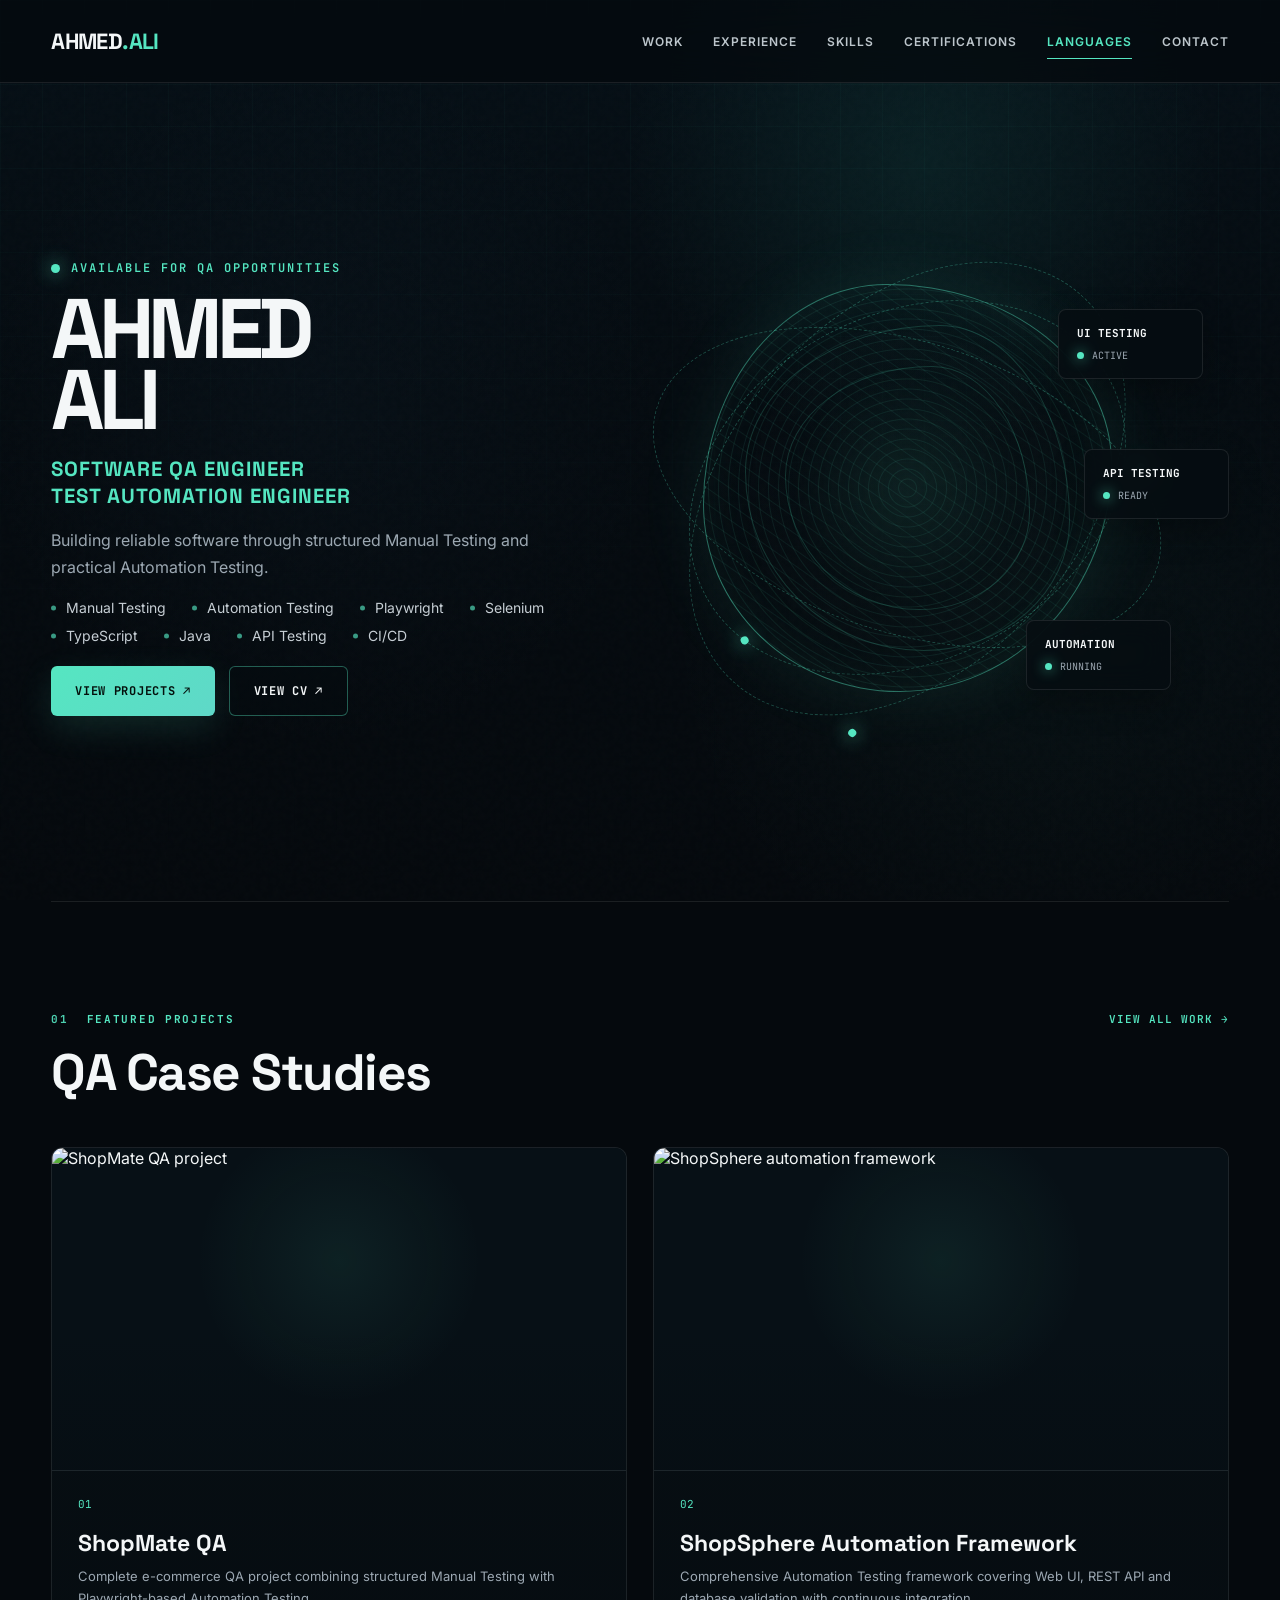
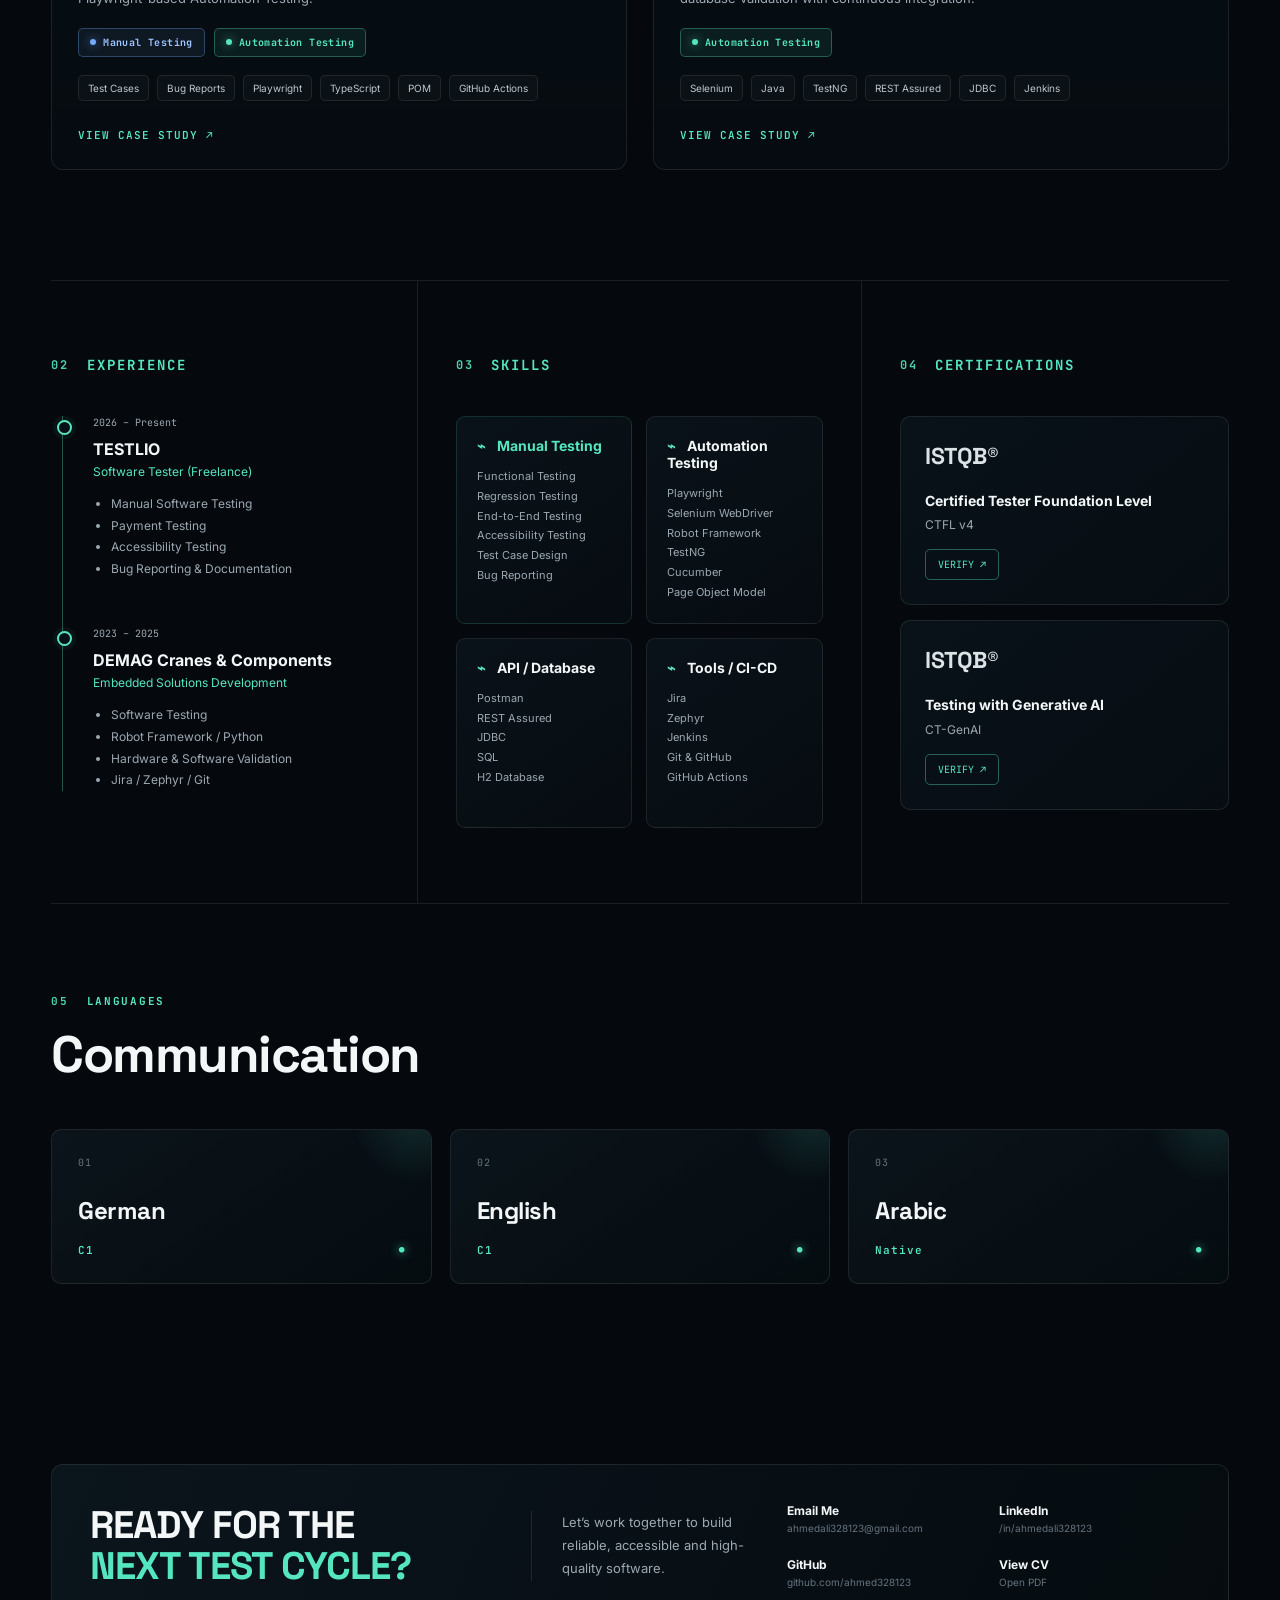
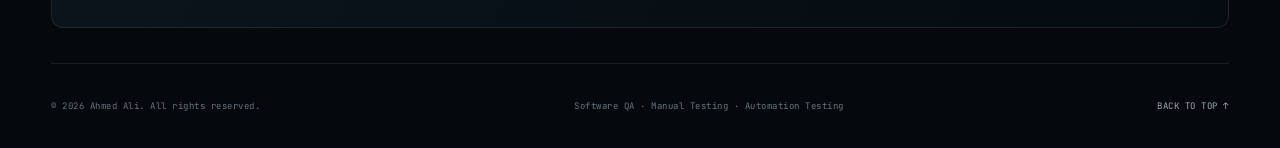
==== commit 0c4692c4: "Refactor CV section and update title formatting Removed CV dropdown and updated CV links for direct " ====
--- a/index.html
+++ b/index.html
@@ -9,7 +9,9 @@
     content="width=device-width, initial-scale=1.0"
   />
 
-  <title>Ahmed Ali | Software QA Engineer</title>
+  <title>
+    Ahmed Ali | Software QA Engineer
+  </title>
 
   <meta
     name="description"
@@ -100,51 +102,6 @@
 
       </nav>
 
-
-      <!-- Navbar CV Dropdown -->
-
-      <div class="cv-dropdown">
-
-        <button
-          class="cv-toggle"
-          type="button"
-          aria-expanded="false"
-          aria-haspopup="true"
-        >
-          CV
-
-          <span class="cv-chevron">
-            ↓
-          </span>
-        </button>
-
-
-        <div class="cv-menu">
-
-          <span class="cv-menu-label">
-            Download CV
-          </span>
-
-
-          <a
-            href="./assets/cv-de.pdf"
-            download="Ahmed-Ali-CV-German.pdf"
-          >
-            German CV
-          </a>
-
-
-          <a
-            href="./assets/cv-en.pdf"
-            download="Ahmed-Ali-CV-English.pdf"
-          >
-            English CV
-          </a>
-
-        </div>
-
-      </div>
-
     </div>
 
   </header>
@@ -242,9 +199,6 @@
         <!-- Hero Actions -->
 
         <div class="hero-actions">
-
-
-          <!-- View Projects -->
 
           <a
             href="#projects"
@@ -254,49 +208,14 @@
           </a>
 
 
-          <!-- Hero CV Dropdown -->
-
-          <div class="cv-dropdown hero-cv-dropdown">
-
-            <button
-              class="btn btn-secondary cv-toggle"
-              type="button"
-              aria-expanded="false"
-              aria-haspopup="true"
-            >
-              DOWNLOAD CV
-
-              <span class="cv-chevron">
-                ↓
-              </span>
-            </button>
-
-
-            <div class="cv-menu">
-
-              <span class="cv-menu-label">
-                Select Language
-              </span>
-
-
-              <a
-                href="./assets/cv-de.pdf"
-                download="Ahmed-Ali-CV-German.pdf"
-              >
-                German CV
-              </a>
-
-
-              <a
-                href="./assets/cv-en.pdf"
-                download="Ahmed-Ali-CV-English.pdf"
-              >
-                English CV
-              </a>
-
-            </div>
-
-          </div>
+          <a
+            href="./assets/cv-en.pdf"
+            target="_blank"
+            rel="noopener noreferrer"
+            class="btn btn-secondary"
+          >
+            VIEW CV ↗
+          </a>
 
         </div>
 
@@ -1137,29 +1056,16 @@
         <!-- CV -->
 
         <a
-          href="./assets/cv-de.pdf"
-          download="Ahmed-Ali-CV-German.pdf"
+          href="./assets/cv-en.pdf"
+          target="_blank"
+          rel="noopener noreferrer"
         >
-          German CV
+          View CV
 
           <br />
 
           <span>
-            Download PDF
-          </span>
-        </a>
-
-
-        <a
-          href="./assets/cv-en.pdf"
-          download="Ahmed-Ali-CV-English.pdf"
-        >
-          English CV
-
-          <br />
-
-          <span>
-            Download PDF
+            Open PDF
           </span>
         </a>
 
--- a/style.css
+++ b/style.css
@@ -82,6 +82,20 @@
 ::selection {
   color: #04100c;
   background: var(--accent);
+}
+
+
+/* =========================================================
+   Navigation Scroll Offset
+   ========================================================= */
+
+#projects,
+#experience,
+#skills,
+#certifications,
+#languages,
+#contact {
+  scroll-margin-top: 115px;
 }
 
 
@@ -244,7 +258,7 @@
 
   color: #bdc6cc;
 
-  font-size: 11px;
+  font-size: 12px;
   font-weight: 600;
 
   letter-spacing: 1px;
@@ -356,7 +370,9 @@
 }
 
 
-/* Dropdown Menu */
+/* =========================================================
+   CV Dropdown Menu
+   ========================================================= */
 
 .cv-menu {
   position: absolute;
@@ -375,7 +391,9 @@
 
   pointer-events: none;
 
-  transform: translateY(-8px) scale(0.98);
+  transform:
+    translateY(-8px)
+    scale(0.98);
 
   transform-origin: top right;
 
@@ -408,11 +426,10 @@
 
   pointer-events: auto;
 
-  transform: translateY(0) scale(1);
-}
-
-
-/* CV Options */
+  transform:
+    translateY(0)
+    scale(1);
+}
 
 .cv-menu a {
   position: relative;
@@ -461,14 +478,15 @@
 
   padding: 8px 14px 10px;
 
+  margin-bottom: 5px;
+
   color: var(--text-muted);
 
   border-bottom:
     1px solid var(--border);
 
-  margin-bottom: 5px;
-
   font-family: var(--font-mono);
+
   font-size: 9px;
   font-weight: 700;
 
@@ -478,7 +496,9 @@
 }
 
 
-/* Hero CV dropdown */
+/* =========================================================
+   Hero CV Dropdown
+   ========================================================= */
 
 .hero-cv-dropdown {
   position: relative;
@@ -519,8 +539,8 @@
 
   gap: 30px;
 
-  padding-top: 50px;
-  padding-bottom: 70px;
+  padding-top: 38px;
+  padding-bottom: 48px;
 }
 
 .hero-left {
@@ -537,7 +557,7 @@
 
   gap: 11px;
 
-  margin-bottom: 30px;
+  margin-bottom: 24px;
 
   color: var(--accent);
 
@@ -558,43 +578,50 @@
   background: var(--accent);
 
   box-shadow:
-    0 0 18px rgba(85, 230, 193, 0.9);
-
-  animation: pulse 2s ease-in-out infinite;
+    0 0 18px
+    rgba(85, 230, 193, 0.9);
+
+  animation:
+    pulse 2s
+    ease-in-out infinite;
 }
 
 @keyframes pulse {
   0%,
   100% {
     transform: scale(1);
+
     opacity: 1;
   }
 
   50% {
     transform: scale(0.7);
+
     opacity: 0.45;
   }
 }
 
 .hero-title {
-  margin-bottom: 30px;
+  margin-bottom: 24px;
 
   font-family: var(--font-title);
 
-  font-size: clamp(4.8rem, 8vw, 8.8rem);
+  font-size:
+    clamp(4.4rem, 7.2vw, 8rem);
 
   font-weight: 700;
 
-  line-height: 0.82;
-
-  letter-spacing: -7px;
+  line-height: 0.84;
+
+  letter-spacing: -6px;
 
   text-shadow:
-    0 0 45px rgba(255, 255, 255, 0.03);
+    0 0 45px
+    rgba(255, 255, 255, 0.03);
 }
 
 .hero-subtitle {
-  margin-bottom: 24px;
+  margin-bottom: 20px;
 
   color: var(--accent);
 
@@ -609,15 +636,15 @@
 }
 
 .hero-text {
-  max-width: 520px;
-
-  margin-bottom: 28px;
+  max-width: 560px;
+
+  margin-bottom: 22px;
 
   color: var(--text-soft);
 
   font-size: 16px;
 
-  line-height: 1.8;
+  line-height: 1.7;
 }
 
 
@@ -629,9 +656,9 @@
   display: flex;
   flex-wrap: wrap;
 
-  gap: 13px 28px;
-
-  margin-bottom: 38px;
+  gap: 11px 26px;
+
+  margin-bottom: 28px;
 }
 
 .hero-stack span {
@@ -748,7 +775,8 @@
 .btn-secondary:hover {
   border-color: var(--accent);
 
-  background: var(--accent-soft);
+  background:
+    var(--accent-soft);
 }
 
 
@@ -780,7 +808,40 @@
   justify-content: center;
 
   animation:
-    floating 7s ease-in-out infinite;
+    floating 7s
+    ease-in-out infinite;
+}
+
+
+/* Subtle center glow */
+
+.mesh-wrap::after {
+  content: "";
+
+  position: absolute;
+
+  left: 50%;
+  top: 50%;
+
+  width: 42%;
+  aspect-ratio: 1;
+
+  transform:
+    translate(-50%, -50%);
+
+  border-radius: 50%;
+
+  pointer-events: none;
+
+  background:
+    radial-gradient(
+      circle,
+      rgba(85, 230, 193, 0.09) 0%,
+      rgba(85, 230, 193, 0.035) 40%,
+      transparent 72%
+    );
+
+  filter: blur(10px);
 }
 
 @keyframes floating {
@@ -832,9 +893,17 @@
     0 0 70px
     rgba(85, 230, 193, 0.09);
 
+  filter:
+    drop-shadow(
+      0 0 18px
+      rgba(85, 230, 193, 0.09)
+    );
+
   animation:
-    morph 10s ease-in-out infinite,
-    rotateCore 18s linear infinite;
+    morph 10s
+    ease-in-out infinite,
+    rotateCore 18s
+    linear infinite;
 }
 
 .mesh-core::before,
@@ -949,10 +1018,12 @@
   width: 94%;
   height: 52%;
 
-  transform: rotate(18deg);
+  transform:
+    rotate(18deg);
 
   animation:
-    orbitSpin 14s linear infinite;
+    orbitSpin 14s
+    linear infinite;
 }
 
 .orbit-1::before {
@@ -964,7 +1035,8 @@
   width: 82%;
   height: 62%;
 
-  transform: rotate(-28deg);
+  transform:
+    rotate(-28deg);
 
   animation:
     orbitSpinReverse 17s
@@ -980,7 +1052,8 @@
   width: 63%;
   height: 93%;
 
-  transform: rotate(42deg);
+  transform:
+    rotate(42deg);
 
   animation:
     orbitSpin 20s
@@ -1029,8 +1102,11 @@
   background:
     rgba(6, 13, 18, 0.88);
 
-  backdrop-filter: blur(14px);
-  -webkit-backdrop-filter: blur(14px);
+  backdrop-filter:
+    blur(14px);
+
+  -webkit-backdrop-filter:
+    blur(14px);
 
   box-shadow:
     0 12px 32px
@@ -1216,7 +1292,8 @@
 }
 
 .project-card:hover {
-  transform: translateY(-7px);
+  transform:
+    translateY(-7px);
 
   border-color:
     rgba(85, 230, 193, 0.28);
@@ -1277,7 +1354,8 @@
 
 .project-card:hover
 .project-image img {
-  transform: scale(1.035);
+  transform:
+    scale(1.035);
 }
 
 .project-content {
@@ -1390,7 +1468,8 @@
 }
 
 .testing-type.automation::before {
-  background: var(--accent);
+  background:
+    var(--accent);
 
   box-shadow:
     0 0 10px
@@ -1480,8 +1559,23 @@
   border-right: none;
 }
 
+
+/* Larger section labels */
+
+.info-grid .section-number {
+  font-size: 12px;
+  font-weight: 700;
+}
+
+.info-grid .section-label {
+  font-size: 14px;
+  font-weight: 700;
+
+  letter-spacing: 2px;
+}
+
 .section-top.mini {
-  margin-bottom: 38px;
+  margin-bottom: 42px;
 }
 
 
@@ -1604,7 +1698,8 @@
 }
 
 .skill-box:hover {
-  transform: translateY(-4px);
+  transform:
+    translateY(-4px);
 
   border-color:
     rgba(85, 230, 193, 0.33);
@@ -1686,7 +1781,8 @@
 }
 
 .cert-card:hover {
-  transform: translateX(5px);
+  transform:
+    translateX(5px);
 
   border-color:
     rgba(85, 230, 193, 0.3);
@@ -1753,9 +1849,11 @@
 .cert-card a:hover {
   color: #04100c;
 
-  background: var(--accent);
-
-  transform: translateY(-2px);
+  background:
+    var(--accent);
+
+  transform:
+    translateY(-2px);
 }
 
 
@@ -1837,7 +1935,8 @@
 }
 
 .language-card:hover {
-  transform: translateY(-5px);
+  transform:
+    translateY(-5px);
 
   border-color:
     rgba(85, 230, 193, 0.34);
@@ -1986,7 +2085,8 @@
 .contact-links a:hover {
   color: var(--accent);
 
-  transform: translateX(3px);
+  transform:
+    translateX(3px);
 }
 
 .contact-links span {
@@ -2083,6 +2183,47 @@
 
 
 /* =========================================================
+   Short Desktop Screens
+   Makes hero fit comfortably without hiding CTAs
+   ========================================================= */
+
+@media (min-width: 821px) and (max-height: 900px) {
+
+  .hero {
+    padding-top: 28px;
+    padding-bottom: 36px;
+  }
+
+  .status {
+    margin-bottom: 18px;
+  }
+
+  .hero-title {
+    font-size:
+      clamp(4.1rem, 6.6vw, 7.4rem);
+
+    margin-bottom: 20px;
+  }
+
+  .hero-subtitle {
+    margin-bottom: 16px;
+  }
+
+  .hero-text {
+    margin-bottom: 18px;
+  }
+
+  .hero-stack {
+    margin-bottom: 22px;
+  }
+
+  .hero-right {
+    min-height: 540px;
+  }
+}
+
+
+/* =========================================================
    Responsive — 1200px
    ========================================================= */
 
@@ -2093,7 +2234,7 @@
   }
 
   .nav-links a {
-    font-size: 10px;
+    font-size: 11px;
   }
 }
 
@@ -2153,6 +2294,15 @@
 
 @media (max-width: 820px) {
 
+  #projects,
+  #experience,
+  #skills,
+  #certifications,
+  #languages,
+  #contact {
+    scroll-margin-top: 30px;
+  }
+
   .navbar {
     position: relative;
   }
@@ -2174,7 +2324,8 @@
 
     grid-template-columns: 1fr;
 
-    padding-top: 90px;
+    padding-top: 80px;
+    padding-bottom: 42px;
   }
 
   .hero-left {
@@ -2183,9 +2334,9 @@
 
   .hero-title {
     font-size:
-      clamp(4.6rem, 20vw, 8rem);
-
-    letter-spacing: -5px;
+      clamp(4.4rem, 19vw, 7.4rem);
+
+    letter-spacing: -4px;
   }
 
   .hero-right {
@@ -2194,6 +2345,10 @@
 
   .projects-grid {
     grid-template-columns: 1fr;
+  }
+
+  .info-grid .section-label {
+    font-size: 13px;
   }
 
   .languages-grid {
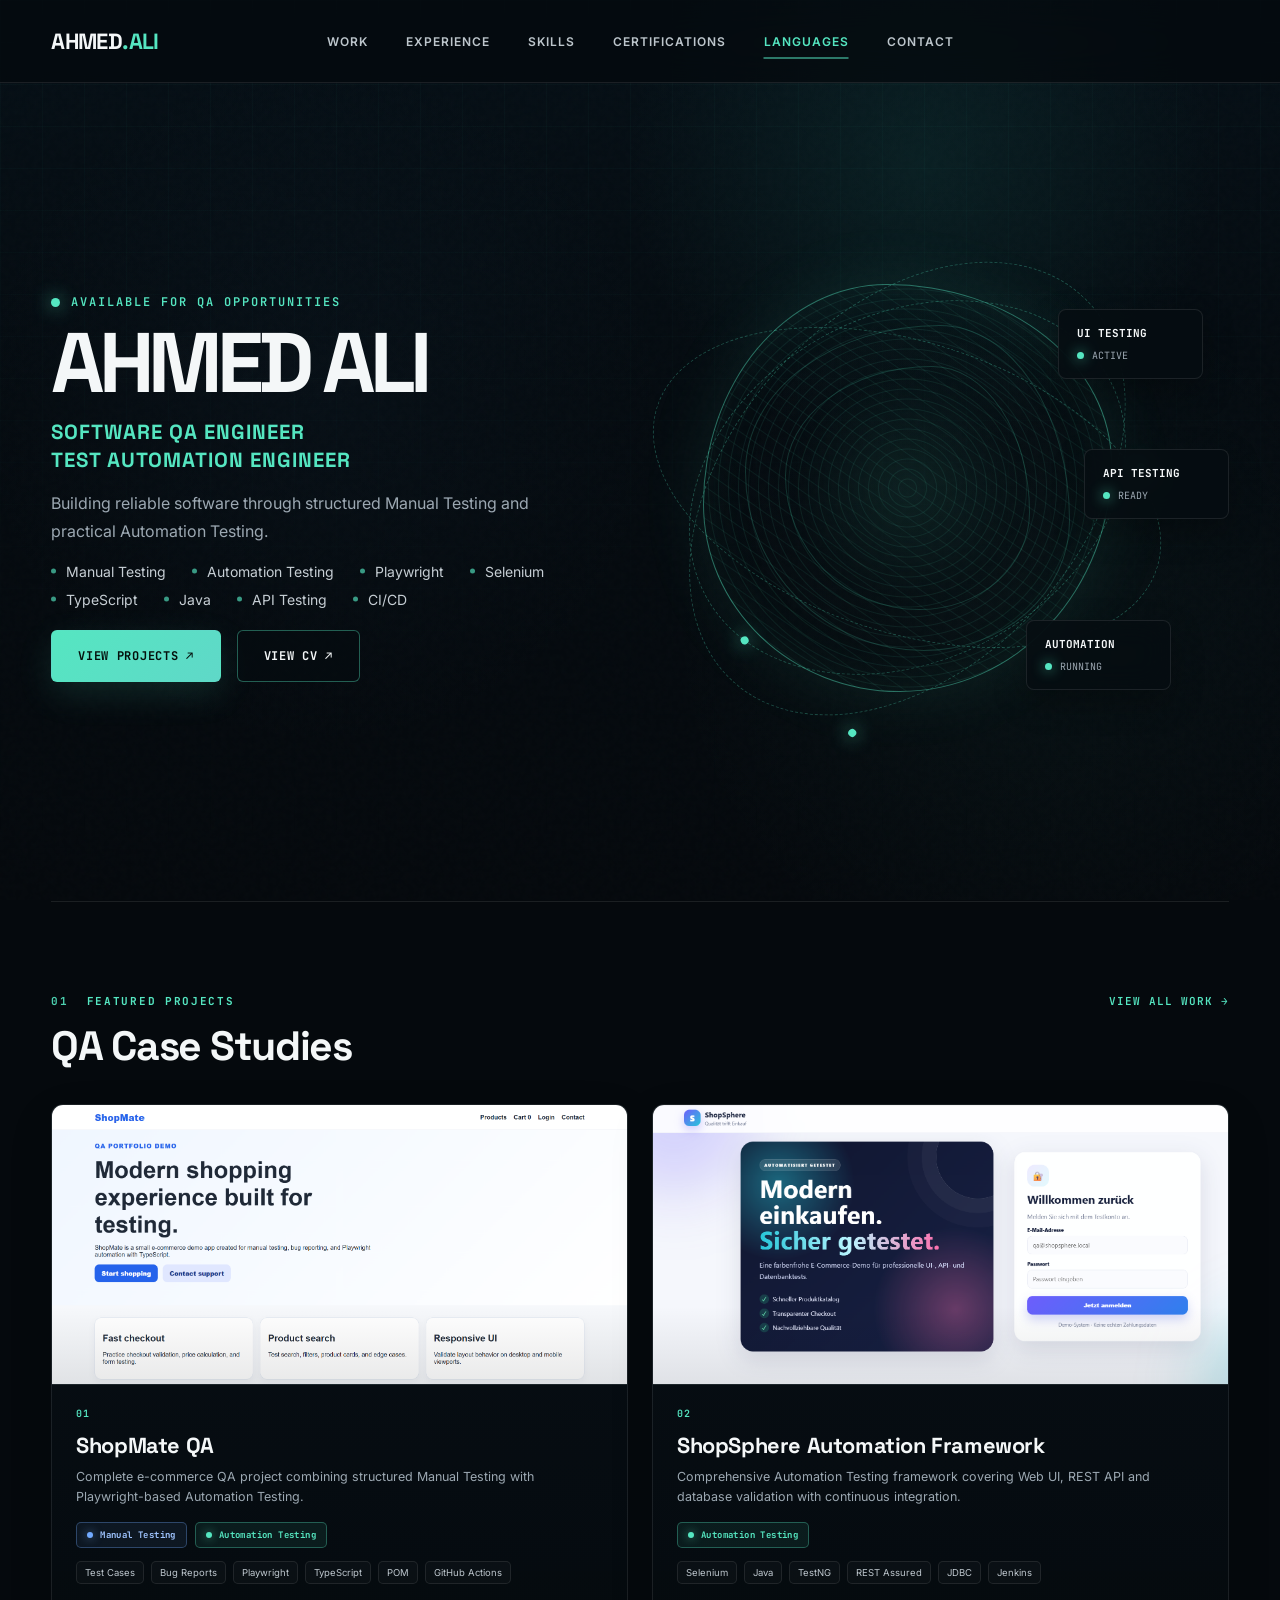
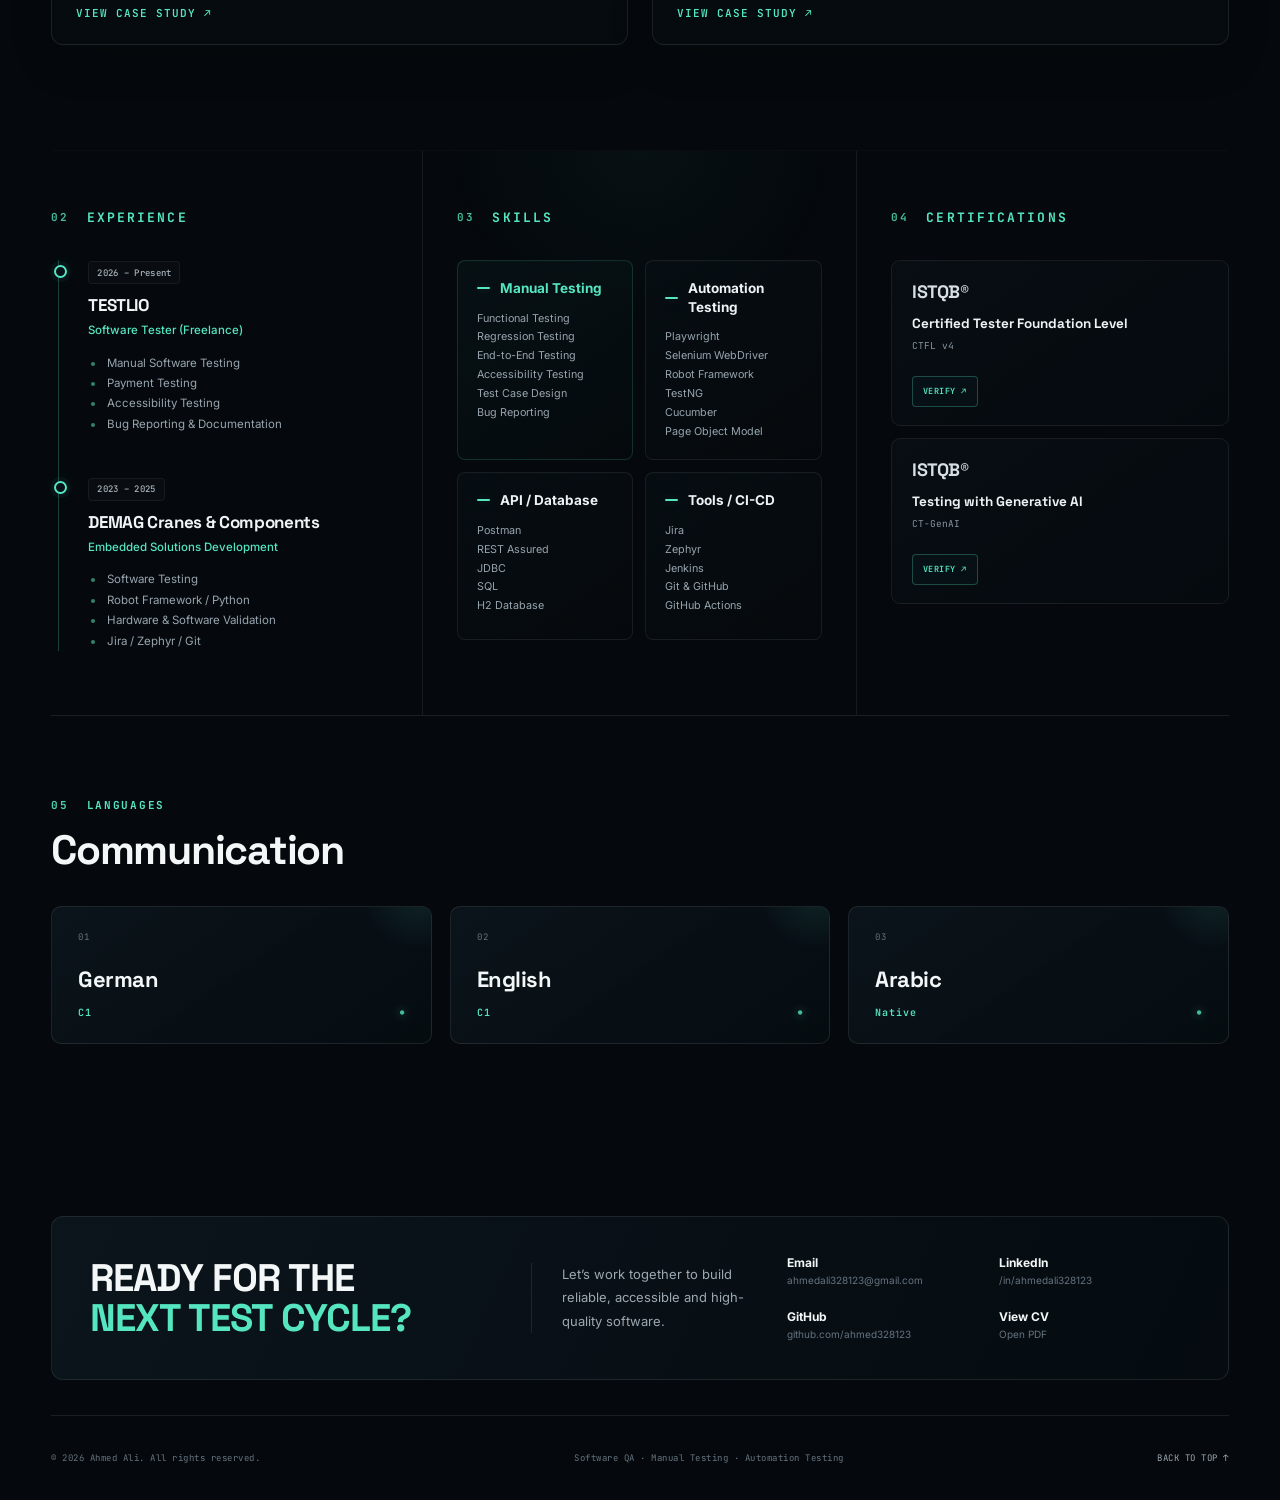
==== commit fd425e64: "Update index.html" ====
--- a/index.html
+++ b/index.html
@@ -2,6 +2,7 @@
 <html lang="en">
 
 <head>
+
   <meta charset="UTF-8" />
 
   <meta
@@ -18,7 +19,9 @@
     content="Ahmed Ali - Software QA Engineer specializing in Manual Testing, Automation Testing, Playwright, Selenium, Java, TypeScript, API Testing and CI/CD."
   />
 
+
   <!-- Google Fonts -->
+
   <link
     rel="preconnect"
     href="https://fonts.googleapis.com"
@@ -35,22 +38,28 @@
     rel="stylesheet"
   />
 
+
   <!-- CSS -->
+
   <link
     rel="stylesheet"
     href="style.css"
   />
+
 </head>
 
 
 <body>
+
 
   <!-- =====================================================
        BACKGROUND
        ===================================================== -->
 
   <div class="page-bg"></div>
+
   <div class="noise"></div>
+
 
 
   <!-- =====================================================
@@ -60,6 +69,7 @@
   <header class="navbar">
 
     <div class="container nav-inner">
+
 
       <!-- Logo -->
 
@@ -72,6 +82,7 @@
       </a>
 
 
+
       <!-- Navigation -->
 
       <nav class="nav-links">
@@ -102,6 +113,7 @@
 
       </nav>
 
+
     </div>
 
   </header>
@@ -109,6 +121,7 @@
 
 
   <main>
+
 
 
     <!-- =====================================================
@@ -122,6 +135,7 @@
 
       <div class="hero-left">
 
+
         <p class="status">
 
           <span class="dot"></span>
@@ -131,15 +145,15 @@
         </p>
 
 
+
+        <!-- Name — ONE LINE -->
+
         <h1 class="hero-title">
-
-          AHMED<br />
-
-          ALI
-
+          AHMED ALI
         </h1>
 
 
+
         <h2 class="hero-subtitle">
 
           SOFTWARE QA ENGINEER<br />
@@ -147,6 +161,7 @@
           TEST AUTOMATION ENGINEER
 
         </h2>
+
 
 
         <p class="hero-text">
@@ -157,6 +172,7 @@
         </p>
 
 
+
         <!-- Technology Stack -->
 
         <div class="hero-stack">
@@ -194,6 +210,7 @@
           </span>
 
         </div>
+
 
 
         <!-- Hero Actions -->
@@ -219,6 +236,7 @@
 
         </div>
 
+
       </div>
 
 
@@ -241,6 +259,7 @@
           <div class="orbit orbit-3"></div>
 
         </div>
+
 
 
         <!-- Testing Status Cards -->
@@ -295,7 +314,9 @@
 
         </div>
 
+
       </div>
+
 
     </section>
 
@@ -338,6 +359,7 @@
       </div>
 
 
+
       <h2 class="section-title">
         QA Case Studies
       </h2>
@@ -364,7 +386,9 @@
           </div>
 
 
+
           <div class="project-content">
+
 
             <span class="project-index">
               01
@@ -383,6 +407,7 @@
             </p>
 
 
+
             <!-- Testing Types -->
 
             <div class="testing-types">
@@ -398,6 +423,7 @@
             </div>
 
 
+
             <!-- Technologies -->
 
             <div class="tags">
@@ -427,6 +453,7 @@
               </span>
 
             </div>
+
 
 
             <a
@@ -438,7 +465,9 @@
               VIEW CASE STUDY ↗
             </a>
 
-          </div>
+
+          </div>
+
 
         </article>
 
@@ -461,7 +490,9 @@
           </div>
 
 
+
           <div class="project-content">
+
 
             <span class="project-index">
               02
@@ -480,6 +511,7 @@
             </p>
 
 
+
             <!-- Testing Type -->
 
             <div class="testing-types">
@@ -491,6 +523,7 @@
             </div>
 
 
+
             <!-- Technologies -->
 
             <div class="tags">
@@ -520,6 +553,7 @@
               </span>
 
             </div>
+
 
 
             <a
@@ -531,11 +565,15 @@
               VIEW CASE STUDY ↗
             </a>
 
-          </div>
+
+          </div>
+
 
         </article>
 
+
       </div>
+
 
     </section>
 
@@ -659,6 +697,7 @@
           </ul>
 
         </div>
+
 
       </div>
 
@@ -775,7 +814,9 @@
 
           </div>
 
-        </div>
+
+        </div>
+
 
       </div>
 
@@ -855,7 +896,9 @@
 
         </div>
 
+
       </div>
+
 
     </section>
 
@@ -888,6 +931,7 @@
       </div>
 
 
+
       <h2 class="section-title">
         Communication
       </h2>
@@ -955,7 +999,9 @@
 
         </article>
 
+
       </div>
+
 
     </section>
 
@@ -1003,16 +1049,16 @@
 
         <!-- Email -->
 
-        <a
-          href="mailto:ahmedali328123@gmail.com"
-        >
-          Email Me
+        <a href="mailto:ahmedali328123@gmail.com">
+
+          Email
 
           <br />
 
           <span>
             ahmedali328123@gmail.com
           </span>
+
         </a>
 
 
@@ -1024,6 +1070,7 @@
           target="_blank"
           rel="noopener noreferrer"
         >
+
           LinkedIn
 
           <br />
@@ -1031,6 +1078,7 @@
           <span>
             /in/ahmedali328123
           </span>
+
         </a>
 
 
@@ -1042,6 +1090,7 @@
           target="_blank"
           rel="noopener noreferrer"
         >
+
           GitHub
 
           <br />
@@ -1049,6 +1098,7 @@
           <span>
             github.com/ahmed328123
           </span>
+
         </a>
 
 
@@ -1060,6 +1110,7 @@
           target="_blank"
           rel="noopener noreferrer"
         >
+
           View CV
 
           <br />
@@ -1067,9 +1118,12 @@
           <span>
             Open PDF
           </span>
+
         </a>
 
+
       </div>
+
 
     </section>
 
@@ -1098,6 +1152,7 @@
       BACK TO TOP ↑
     </a>
 
+
   </footer>
 
 
@@ -1106,6 +1161,7 @@
 
   <script src="script.js"></script>
 
+
 </body>
 
 </html>
--- a/style.css
+++ b/style.css
@@ -1,12 +1,11 @@
 /* =========================================================
-   Ahmed Ali — Advanced QA Portfolio
-   Manual Testing + Automation Testing
-   CV Language Dropdown
+   AHMED ALI — PREMIUM DARK QA PORTFOLIO
    ========================================================= */
 
 :root {
   --bg: #05090d;
   --bg-soft: #081017;
+
   --surface: rgba(10, 18, 24, 0.78);
   --surface-strong: #0b141b;
 
@@ -22,6 +21,7 @@
   --blue-soft: rgba(114, 170, 255, 0.12);
 
   --border: rgba(255, 255, 255, 0.09);
+  --border-soft: rgba(255, 255, 255, 0.055);
   --border-accent: rgba(85, 230, 193, 0.38);
 
   --container: 1440px;
@@ -33,7 +33,7 @@
 
 
 /* =========================================================
-   Reset
+   RESET
    ========================================================= */
 
 * {
@@ -86,7 +86,7 @@
 
 
 /* =========================================================
-   Navigation Scroll Offset
+   NAVIGATION OFFSET
    ========================================================= */
 
 #projects,
@@ -100,13 +100,12 @@
 
 
 /* =========================================================
-   Background
+   BACKGROUND
    ========================================================= */
 
 .page-bg {
   position: fixed;
   inset: 0;
-
   z-index: -3;
 
   background:
@@ -135,7 +134,6 @@
 
 .page-bg::before {
   content: "";
-
   position: absolute;
   inset: 0;
 
@@ -172,7 +170,6 @@
 .noise {
   position: fixed;
   inset: 0;
-
   z-index: -2;
 
   pointer-events: none;
@@ -185,7 +182,7 @@
 
 
 /* =========================================================
-   Global Layout
+   GLOBAL
    ========================================================= */
 
 .container {
@@ -201,7 +198,7 @@
 
 
 /* =========================================================
-   Navbar
+   NAVBAR
    ========================================================= */
 
 .navbar {
@@ -221,16 +218,20 @@
 }
 
 .nav-inner {
+  position: relative;
+
   min-height: 82px;
 
   display: flex;
   align-items: center;
   justify-content: space-between;
-
-  gap: 35px;
 }
 
 .logo {
+  position: relative;
+
+  z-index: 2;
+
   flex-shrink: 0;
 
   font-family: var(--font-title);
@@ -246,11 +247,20 @@
 }
 
 .nav-links {
+  position: absolute;
+
+  left: 50%;
+  top: 50%;
+
+  transform: translate(-50%, -50%);
+
   display: flex;
   align-items: center;
   justify-content: center;
 
-  gap: 30px;
+  gap: 38px;
+
+  white-space: nowrap;
 }
 
 .nav-links a {
@@ -262,6 +272,7 @@
   font-weight: 600;
 
   letter-spacing: 1px;
+
   text-transform: uppercase;
 
   transition:
@@ -297,231 +308,7 @@
 
 
 /* =========================================================
-   CV Dropdown
-   ========================================================= */
-
-.cv-dropdown {
-  position: relative;
-
-  flex-shrink: 0;
-}
-
-.cv-toggle,
-.cv-btn {
-  min-height: 42px;
-
-  display: inline-flex;
-  align-items: center;
-  justify-content: center;
-
-  gap: 9px;
-
-  padding: 0 17px;
-
-  color: var(--text);
-
-  border: 1px solid var(--border-accent);
-  border-radius: 7px;
-
-  background: rgba(5, 12, 16, 0.55);
-
-  cursor: pointer;
-
-  font-family: var(--font-mono);
-  font-size: 11px;
-  font-weight: 700;
-
-  letter-spacing: 0.7px;
-
-  transition:
-    background 0.25s ease,
-    color 0.25s ease,
-    border-color 0.25s ease,
-    box-shadow 0.25s ease,
-    transform 0.25s ease;
-}
-
-.cv-toggle:hover,
-.cv-btn:hover {
-  color: #04100c;
-
-  background: var(--accent);
-
-  border-color: var(--accent);
-
-  transform: translateY(-2px);
-
-  box-shadow:
-    0 0 28px rgba(85, 230, 193, 0.18);
-}
-
-.cv-chevron {
-  display: inline-block;
-
-  color: currentColor;
-
-  font-size: 10px;
-
-  transition: transform 0.25s ease;
-}
-
-.cv-dropdown.open .cv-chevron {
-  transform: rotate(180deg);
-}
-
-
-/* =========================================================
-   CV Dropdown Menu
-   ========================================================= */
-
-.cv-menu {
-  position: absolute;
-
-  top: calc(100% + 12px);
-  right: 0;
-
-  z-index: 1100;
-
-  min-width: 210px;
-
-  padding: 8px;
-
-  opacity: 0;
-  visibility: hidden;
-
-  pointer-events: none;
-
-  transform:
-    translateY(-8px)
-    scale(0.98);
-
-  transform-origin: top right;
-
-  border: 1px solid var(--border);
-  border-radius: 10px;
-
-  background:
-    linear-gradient(
-      145deg,
-      rgba(11, 21, 28, 0.98),
-      rgba(5, 11, 16, 0.98)
-    );
-
-  backdrop-filter: blur(20px);
-  -webkit-backdrop-filter: blur(20px);
-
-  box-shadow:
-    0 24px 60px rgba(0, 0, 0, 0.45),
-    0 0 30px rgba(85, 230, 193, 0.04);
-
-  transition:
-    opacity 0.22s ease,
-    visibility 0.22s ease,
-    transform 0.22s ease;
-}
-
-.cv-dropdown.open .cv-menu {
-  opacity: 1;
-  visibility: visible;
-
-  pointer-events: auto;
-
-  transform:
-    translateY(0)
-    scale(1);
-}
-
-.cv-menu a {
-  position: relative;
-
-  display: flex;
-  align-items: center;
-  justify-content: space-between;
-
-  gap: 18px;
-
-  padding: 13px 14px;
-
-  border-radius: 7px;
-
-  color: var(--text-soft);
-
-  font-size: 12px;
-  font-weight: 600;
-
-  transition:
-    color 0.2s ease,
-    background 0.2s ease,
-    transform 0.2s ease;
-}
-
-.cv-menu a:hover {
-  color: var(--accent);
-
-  background:
-    rgba(85, 230, 193, 0.07);
-
-  transform: translateX(2px);
-}
-
-.cv-menu a::after {
-  content: "↓";
-
-  color: var(--accent);
-
-  font-family: var(--font-mono);
-  font-size: 11px;
-}
-
-.cv-menu-label {
-  display: block;
-
-  padding: 8px 14px 10px;
-
-  margin-bottom: 5px;
-
-  color: var(--text-muted);
-
-  border-bottom:
-    1px solid var(--border);
-
-  font-family: var(--font-mono);
-
-  font-size: 9px;
-  font-weight: 700;
-
-  letter-spacing: 1.3px;
-
-  text-transform: uppercase;
-}
-
-
-/* =========================================================
-   Hero CV Dropdown
-   ========================================================= */
-
-.hero-cv-dropdown {
-  position: relative;
-}
-
-.hero-cv-dropdown .cv-menu {
-  left: 0;
-  right: auto;
-
-  top: calc(100% + 12px);
-
-  transform-origin: top left;
-}
-
-.hero-cv-dropdown.open .cv-menu {
-  transform:
-    translateY(0)
-    scale(1);
-}
-
-
-/* =========================================================
-   Hero
+   HERO
    ========================================================= */
 
 .hero {
@@ -545,7 +332,6 @@
 
 .hero-left {
   position: relative;
-
   z-index: 3;
 
   max-width: 650px;
@@ -578,25 +364,21 @@
   background: var(--accent);
 
   box-shadow:
-    0 0 18px
-    rgba(85, 230, 193, 0.9);
+    0 0 18px rgba(85, 230, 193, 0.9);
 
   animation:
-    pulse 2s
-    ease-in-out infinite;
+    pulse 2s ease-in-out infinite;
 }
 
 @keyframes pulse {
   0%,
   100% {
     transform: scale(1);
-
     opacity: 1;
   }
 
   50% {
     transform: scale(0.7);
-
     opacity: 0.45;
   }
 }
@@ -616,8 +398,7 @@
   letter-spacing: -6px;
 
   text-shadow:
-    0 0 45px
-    rgba(255, 255, 255, 0.03);
+    0 0 45px rgba(255, 255, 255, 0.03);
 }
 
 .hero-subtitle {
@@ -649,7 +430,7 @@
 
 
 /* =========================================================
-   Hero Stack
+   HERO STACK
    ========================================================= */
 
 .hero-stack {
@@ -688,13 +469,12 @@
 
   opacity: 0.65;
 
-  transform:
-    translateY(-50%);
-}
-
-
-/* =========================================================
-   Buttons
+  transform: translateY(-50%);
+}
+
+
+/* =========================================================
+   HERO BUTTONS
    ========================================================= */
 
 .hero-actions {
@@ -702,11 +482,11 @@
   flex-wrap: wrap;
   align-items: center;
 
-  gap: 14px;
+  gap: 16px;
 }
 
 .btn {
-  min-height: 50px;
+  min-height: 52px;
 
   display: inline-flex;
   align-items: center;
@@ -714,9 +494,8 @@
 
   gap: 9px;
 
-  padding: 0 24px;
-
-  border: none;
+  padding: 0 26px;
+
   border-radius: 6px;
 
   cursor: pointer;
@@ -743,6 +522,8 @@
 .btn-primary {
   color: #04100c;
 
+  border: 1px solid transparent;
+
   background:
     linear-gradient(
       135deg,
@@ -751,37 +532,39 @@
     );
 
   box-shadow:
-    0 12px 35px
-    rgba(85, 230, 193, 0.13);
+    0 12px 35px rgba(85, 230, 193, 0.13);
 }
 
 .btn-primary:hover {
   box-shadow:
-    0 14px 42px
-    rgba(85, 230, 193, 0.23);
+    0 14px 42px rgba(85, 230, 193, 0.23);
 }
 
 .btn-secondary {
   color: var(--text);
 
   border:
-    1px solid
-    var(--border-accent);
+    1px solid var(--border-accent);
 
   background:
     rgba(5, 12, 16, 0.45);
 }
 
 .btn-secondary:hover {
+  color: var(--accent);
+
   border-color: var(--accent);
 
   background:
     var(--accent-soft);
-}
-
-
-/* =========================================================
-   Hero Visual
+
+  box-shadow:
+    0 12px 32px rgba(85, 230, 193, 0.08);
+}
+
+
+/* =========================================================
+   HERO RIGHT
    ========================================================= */
 
 .hero-right {
@@ -808,12 +591,8 @@
   justify-content: center;
 
   animation:
-    floating 7s
-    ease-in-out infinite;
-}
-
-
-/* Subtle center glow */
+    floating 7s ease-in-out infinite;
+}
 
 .mesh-wrap::after {
   content: "";
@@ -826,8 +605,7 @@
   width: 42%;
   aspect-ratio: 1;
 
-  transform:
-    translate(-50%, -50%);
+  transform: translate(-50%, -50%);
 
   border-radius: 50%;
 
@@ -847,13 +625,11 @@
 @keyframes floating {
   0%,
   100% {
-    transform:
-      translateY(0);
+    transform: translateY(0);
   }
 
   50% {
-    transform:
-      translateY(-14px);
+    transform: translateY(-14px);
   }
 }
 
@@ -888,22 +664,17 @@
     );
 
   box-shadow:
-    inset 0 0 55px
-    rgba(85, 230, 193, 0.06),
-    0 0 70px
-    rgba(85, 230, 193, 0.09);
+    inset 0 0 55px rgba(85, 230, 193, 0.06),
+    0 0 70px rgba(85, 230, 193, 0.09);
 
   filter:
     drop-shadow(
-      0 0 18px
-      rgba(85, 230, 193, 0.09)
+      0 0 18px rgba(85, 230, 193, 0.09)
     );
 
   animation:
-    morph 10s
-    ease-in-out infinite,
-    rotateCore 18s
-    linear infinite;
+    morph 10s ease-in-out infinite,
+    rotateCore 18s linear infinite;
 }
 
 .mesh-core::before,
@@ -925,16 +696,14 @@
 
 .mesh-core::before {
   animation:
-    rotateCoreReverse 13s
-    linear infinite;
+    rotateCoreReverse 13s linear infinite;
 }
 
 .mesh-core::after {
   inset: 20%;
 
   animation:
-    rotateCore 10s
-    linear infinite;
+    rotateCore 10s linear infinite;
 }
 
 @keyframes morph {
@@ -984,7 +753,7 @@
 
 
 /* =========================================================
-   Orbits
+   ORBITS
    ========================================================= */
 
 .orbit {
@@ -1010,20 +779,17 @@
   background: var(--accent);
 
   box-shadow:
-    0 0 18px
-    rgba(85, 230, 193, 1);
+    0 0 18px rgba(85, 230, 193, 1);
 }
 
 .orbit-1 {
   width: 94%;
   height: 52%;
 
-  transform:
-    rotate(18deg);
+  transform: rotate(18deg);
 
   animation:
-    orbitSpin 14s
-    linear infinite;
+    orbitSpin 14s linear infinite;
 }
 
 .orbit-1::before {
@@ -1035,12 +801,10 @@
   width: 82%;
   height: 62%;
 
-  transform:
-    rotate(-28deg);
+  transform: rotate(-28deg);
 
   animation:
-    orbitSpinReverse 17s
-    linear infinite;
+    orbitSpinReverse 17s linear infinite;
 }
 
 .orbit-2::before {
@@ -1052,12 +816,10 @@
   width: 63%;
   height: 93%;
 
-  transform:
-    rotate(42deg);
+  transform: rotate(42deg);
 
   animation:
-    orbitSpin 20s
-    linear infinite;
+    orbitSpin 20s linear infinite;
 }
 
 .orbit-3::before {
@@ -1067,21 +829,19 @@
 
 @keyframes orbitSpin {
   to {
-    transform:
-      rotate(378deg);
+    transform: rotate(378deg);
   }
 }
 
 @keyframes orbitSpinReverse {
   to {
-    transform:
-      rotate(-388deg);
-  }
-}
-
-
-/* =========================================================
-   Floating Cards
+    transform: rotate(-388deg);
+  }
+}
+
+
+/* =========================================================
+   FLOATING CARDS
    ========================================================= */
 
 .floating-card {
@@ -1094,27 +854,21 @@
   padding: 16px 18px;
 
   border:
-    1px solid
-    var(--border);
+    1px solid var(--border);
 
   border-radius: 8px;
 
   background:
     rgba(6, 13, 18, 0.88);
 
-  backdrop-filter:
-    blur(14px);
-
-  -webkit-backdrop-filter:
-    blur(14px);
+  backdrop-filter: blur(14px);
+  -webkit-backdrop-filter: blur(14px);
 
   box-shadow:
-    0 12px 32px
-    rgba(0, 0, 0, 0.25);
+    0 12px 32px rgba(0, 0, 0, 0.25);
 
   animation:
-    cardFloat 5s
-    ease-in-out infinite;
+    cardFloat 5s ease-in-out infinite;
 }
 
 .floating-card p {
@@ -1148,8 +902,7 @@
   background: var(--accent);
 
   box-shadow:
-    0 0 13px
-    rgba(85, 230, 193, 0.9);
+    0 0 13px rgba(85, 230, 193, 0.9);
 }
 
 .card-1 {
@@ -1174,19 +927,17 @@
 @keyframes cardFloat {
   0%,
   100% {
-    transform:
-      translateY(0);
+    transform: translateY(0);
   }
 
   50% {
-    transform:
-      translateY(-8px);
-  }
-}
-
-
-/* =========================================================
-   Section Headings
+    transform: translateY(-8px);
+  }
+}
+
+
+/* =========================================================
+   SECTION HEADERS
    ========================================================= */
 
 .section-top {
@@ -1245,7 +996,8 @@
 
   transition:
     opacity 0.2s ease,
-    transform 0.2s ease;
+    transform 0.2s ease,
+    color 0.2s ease;
 }
 
 .section-link:hover,
@@ -1255,8 +1007,23 @@
 
 
 /* =========================================================
-   Projects
-   ========================================================= */
+   PROJECTS
+   ========================================================= */
+
+#projects {
+  padding-top: 92px;
+  padding-bottom: 105px;
+}
+
+#projects .section-title {
+  margin-top: 12px;
+  margin-bottom: 32px;
+
+  font-size:
+    clamp(2.25rem, 3.2vw, 3rem);
+
+  letter-spacing: -1.3px;
+}
 
 .projects-grid {
   display: grid;
@@ -1264,26 +1031,35 @@
   grid-template-columns:
     repeat(2, minmax(0, 1fr));
 
-  gap: 26px;
+  align-items: stretch;
+
+  gap: 24px;
 }
 
 .project-card {
   position: relative;
 
+  display: flex;
+  flex-direction: column;
+
+  min-width: 0;
+
   overflow: hidden;
 
   border:
-    1px solid
-    var(--border);
+    1px solid rgba(255, 255, 255, 0.085);
 
   border-radius: 12px;
 
   background:
     linear-gradient(
       180deg,
-      rgba(10, 18, 24, 0.8),
-      rgba(6, 12, 17, 0.9)
+      rgba(10, 18, 24, 0.84),
+      rgba(5, 11, 15, 0.94)
     );
+
+  box-shadow:
+    0 16px 45px rgba(0, 0, 0, 0.12);
 
   transition:
     transform 0.35s ease,
@@ -1291,30 +1067,61 @@
     box-shadow 0.35s ease;
 }
 
+.project-card::before {
+  content: "";
+
+  position: absolute;
+
+  left: 0;
+  top: 0;
+
+  z-index: 4;
+
+  width: 100%;
+  height: 1px;
+
+  opacity: 0;
+
+  background:
+    linear-gradient(
+      90deg,
+      transparent,
+      rgba(85, 230, 193, 0.7),
+      transparent
+    );
+
+  transition: opacity 0.35s ease;
+
+  pointer-events: none;
+}
+
 .project-card:hover {
-  transform:
-    translateY(-7px);
+  transform: translateY(-4px);
 
   border-color:
-    rgba(85, 230, 193, 0.28);
+    rgba(85, 230, 193, 0.25);
 
   box-shadow:
-    0 25px 65px
-    rgba(0, 0, 0, 0.35),
-    0 0 40px
-    rgba(85, 230, 193, 0.05);
+    0 22px 55px rgba(0, 0, 0, 0.27),
+    0 0 30px rgba(85, 230, 193, 0.035);
+}
+
+.project-card:hover::before {
+  opacity: 1;
 }
 
 .project-image {
   position: relative;
 
-  aspect-ratio: 16 / 9;
+  width: 100%;
+  height: clamp(280px, 21vw, 340px);
+
+  flex-shrink: 0;
 
   overflow: hidden;
 
   border-bottom:
-    1px solid
-    var(--border);
+    1px solid var(--border);
 
   background:
     radial-gradient(
@@ -1336,8 +1143,8 @@
   background:
     linear-gradient(
       180deg,
-      transparent 55%,
-      rgba(5, 9, 13, 0.25)
+      transparent 72%,
+      rgba(5, 9, 13, 0.09)
     );
 }
 
@@ -1346,66 +1153,93 @@
   height: 100%;
 
   object-fit: cover;
+  object-position: center;
 
   transition:
-    transform 0.6s
-    cubic-bezier(.2, .7, .2, 1);
-}
-
-.project-card:hover
-.project-image img {
-  transform:
-    scale(1.035);
+    transform 0.65s
+    cubic-bezier(0.2, 0.7, 0.2, 1);
+}
+
+.project-card:hover .project-image img {
+  transform: scale(1.025);
 }
 
 .project-content {
   position: relative;
 
-  padding: 26px;
+  flex: 1;
+
+  display: flex;
+  flex-direction: column;
+
+  padding: 22px 24px 24px;
 }
 
 .project-index {
   display: block;
 
-  margin-bottom: 17px;
+  margin-bottom: 12px;
 
   color: var(--accent);
 
   font-family: var(--font-mono);
 
-  font-size: 11px;
+  font-size: 10px;
+  font-weight: 600;
+
+  letter-spacing: 0.5px;
 }
 
 .project-content h3 {
-  margin-bottom: 7px;
+  margin-bottom: 8px;
 
   font-family: var(--font-title);
 
-  font-size: 23px;
+  font-size:
+    clamp(1.25rem, 1.7vw, 1.45rem);
+
+  line-height: 1.25;
+
+  letter-spacing: -0.4px;
 }
 
 .project-content > p {
-  margin-bottom: 19px;
+  max-width: 95%;
+
+  margin-bottom: 14px;
 
   color: var(--text-soft);
 
-  font-size: 13px;
-
-  line-height: 1.7;
-}
-
-
-/* =========================================================
-   Testing Types
+  font-size: 12.5px;
+
+  line-height: 1.62;
+}
+
+.project-link {
+  align-self: flex-start;
+
+  margin-top: auto;
+  padding-top: 4px;
+}
+
+.project-link:hover {
+  color: #8cf0d5;
+
+  transform: translateX(3px);
+}
+
+
+/* =========================================================
+   TESTING TYPES
    ========================================================= */
 
 .testing-types {
   display: flex;
   flex-wrap: wrap;
 
-  gap: 9px;
-
-  margin-bottom: 18px;
+  gap: 8px;
+
+  margin-bottom: 13px;
 }
 
 .testing-type {
@@ -1414,13 +1248,13 @@
 
   gap: 7px;
 
-  padding: 7px 11px;
+  padding: 6px 10px;
 
   border-radius: 5px;
 
   font-family: var(--font-mono);
 
-  font-size: 10px;
+  font-size: 9px;
   font-weight: 700;
 
   letter-spacing: 0.4px;
@@ -1468,8 +1302,7 @@
 }
 
 .testing-type.automation::before {
-  background:
-    var(--accent);
+  background: var(--accent);
 
   box-shadow:
     0 0 10px
@@ -1478,33 +1311,32 @@
 
 
 /* =========================================================
-   Project Tags
+   PROJECT TAGS
    ========================================================= */
 
 .tags {
   display: flex;
   flex-wrap: wrap;
 
-  gap: 8px;
-
-  margin-bottom: 22px;
+  gap: 7px;
+
+  margin-bottom: 18px;
 }
 
 .tags span {
-  padding: 6px 9px;
+  padding: 5px 8px;
 
   color: #bec7ce;
 
   border:
-    1px solid
-    var(--border);
+    1px solid var(--border);
 
   border-radius: 5px;
 
   background:
     rgba(255, 255, 255, 0.025);
 
-  font-size: 10px;
+  font-size: 9.5px;
 
   transition:
     border-color 0.25s ease,
@@ -1524,29 +1356,57 @@
 
 
 /* =========================================================
-   Experience / Skills / Certifications
+   EXPERIENCE / SKILLS / CERTIFICATIONS
    ========================================================= */
 
 .info-grid {
+  position: relative;
+
   display: grid;
 
   grid-template-columns:
-    minmax(0, 0.95fr)
-    minmax(0, 1.15fr)
-    minmax(0, 0.95fr);
+    minmax(0, 0.96fr)
+    minmax(0, 1.12fr)
+    minmax(0, 0.96fr);
 
   padding-top: 0;
   padding-bottom: 0;
+
+  border-top:
+    1px solid rgba(255, 255, 255, 0.025);
+}
+
+.info-grid::before {
+  content: "";
+
+  position: absolute;
+
+  top: 0;
+  left: 33%;
+
+  width: 34%;
+  height: 180px;
+
+  pointer-events: none;
+
+  background:
+    radial-gradient(
+      ellipse at top,
+      rgba(85, 230, 193, 0.035),
+      transparent 70%
+    );
 }
 
 .info-column {
   position: relative;
 
-  padding: 75px 38px;
+  min-width: 0;
+
+  padding:
+    64px 34px 72px;
 
   border-right:
-    1px solid
-    var(--border);
+    1px solid rgba(255, 255, 255, 0.07);
 }
 
 .info-column:first-child {
@@ -1559,41 +1419,40 @@
   border-right: none;
 }
 
-
-/* Larger section labels */
-
 .info-grid .section-number {
-  font-size: 12px;
+  font-size: 11px;
   font-weight: 700;
+
+  opacity: 0.8;
 }
 
 .info-grid .section-label {
-  font-size: 14px;
+  font-size: 13px;
   font-weight: 700;
 
-  letter-spacing: 2px;
+  letter-spacing: 2.1px;
 }
 
 .section-top.mini {
-  margin-bottom: 42px;
-}
-
-
-/* =========================================================
-   Experience
+  margin-bottom: 34px;
+}
+
+
+/* =========================================================
+   EXPERIENCE
    ========================================================= */
 
 .timeline-item {
   position: relative;
 
-  margin-left: 11px;
-
-  padding-left: 30px;
-  padding-bottom: 48px;
+  margin-left: 7px;
+
+  padding-left: 29px;
+  padding-bottom: 42px;
 
   border-left:
     1px solid
-    rgba(85, 230, 193, 0.35);
+    rgba(85, 230, 193, 0.25);
 }
 
 .timeline-item::before {
@@ -1601,23 +1460,40 @@
 
   position: absolute;
 
-  left: -6px;
-  top: 4px;
-
-  width: 11px;
-  height: 11px;
+  left: -5px;
+  top: 5px;
+
+  width: 9px;
+  height: 9px;
 
   border-radius: 50%;
 
-  background: #071016;
+  background:
+    #071016;
 
   border:
-    2px solid
-    var(--accent);
+    2px solid var(--accent);
 
   box-shadow:
     0 0 0 4px
-    rgba(85, 230, 193, 0.05);
+    rgba(85, 230, 193, 0.045),
+    0 0 18px
+    rgba(85, 230, 193, 0.08);
+
+  transition:
+    box-shadow 0.3s ease,
+    background 0.3s ease;
+}
+
+.timeline-item:hover::before {
+  background:
+    var(--accent);
+
+  box-shadow:
+    0 0 0 5px
+    rgba(85, 230, 193, 0.055),
+    0 0 20px
+    rgba(85, 230, 193, 0.3);
 }
 
 .timeline-item:last-child {
@@ -1625,42 +1501,85 @@
 }
 
 .time {
-  display: block;
+  display: inline-flex;
+  align-items: center;
+
+  min-height: 23px;
 
   margin-bottom: 10px;
 
-  color: var(--text-soft);
+  padding:
+    0 8px;
+
+  color:
+    #a8b4bd;
+
+  border:
+    1px solid rgba(255, 255, 255, 0.055);
+
+  border-radius: 4px;
+
+  background:
+    rgba(255, 255, 255, 0.018);
 
   font-family: var(--font-mono);
 
-  font-size: 10px;
+  font-size: 9px;
+  font-weight: 500;
+
+  letter-spacing: 0.3px;
 }
 
 .timeline-item h3 {
-  margin-bottom: 5px;
-
-  font-size: 16px;
+  margin-bottom: 6px;
+
+  color: #f0f4f6;
+
+  font-family: var(--font-title);
+
+  font-size: 17px;
+  font-weight: 700;
+
+  line-height: 1.3;
+
+  letter-spacing: -0.35px;
 }
 
 .role {
-  margin-bottom: 14px;
-
-  color: var(--accent);
-
-  font-size: 12px;
+  margin-bottom: 13px;
+
+  color:
+    var(--accent);
+
+  font-size: 11.5px;
+  font-weight: 500;
+
+  line-height: 1.5;
 }
 
 .timeline-item ul {
-  color: var(--text-soft);
-
-  font-size: 12px;
-
-  line-height: 1.8;
-}
-
-
-/* =========================================================
-   Skills
+  padding-left: 17px;
+
+  color:
+    #98a5ae;
+
+  font-size: 11.5px;
+
+  line-height: 1.78;
+}
+
+.timeline-item li {
+  padding-left: 2px;
+}
+
+.timeline-item li::marker {
+  color:
+    rgba(85, 230, 193, 0.55);
+}
+
+
+/* =========================================================
+   SKILLS
    ========================================================= */
 
 .skills-boxes {
@@ -1669,127 +1588,234 @@
   grid-template-columns:
     repeat(2, minmax(0, 1fr));
 
-  gap: 14px;
+  gap: 12px;
 }
 
 .skill-box {
-  min-height: 190px;
-
-  padding: 20px;
+  position: relative;
+
+  min-height: 168px;
+
+  overflow: hidden;
+
+  padding:
+    18px 19px 17px;
 
   border:
-    1px solid
-    var(--border);
-
-  border-radius: 9px;
+    1px solid rgba(255, 255, 255, 0.075);
+
+  border-radius: 8px;
 
   background:
     linear-gradient(
       145deg,
-      rgba(13, 24, 31, 0.68),
-      rgba(7, 14, 19, 0.68)
+      rgba(10, 18, 24, 0.44),
+      rgba(5, 11, 15, 0.38)
     );
 
+  box-shadow:
+    inset 0 1px 0
+    rgba(255, 255, 255, 0.012);
+
   transition:
+    transform 0.3s ease,
     border-color 0.3s ease,
-    transform 0.3s ease,
     background 0.3s ease,
     box-shadow 0.3s ease;
 }
 
+.skill-box::after {
+  content: "";
+
+  position: absolute;
+
+  left: 19px;
+  right: 19px;
+  bottom: 0;
+
+  height: 1px;
+
+  opacity: 0;
+
+  background:
+    linear-gradient(
+      90deg,
+      var(--accent),
+      transparent
+    );
+
+  transition:
+    opacity 0.3s ease;
+}
+
 .skill-box:hover {
   transform:
-    translateY(-4px);
+    translateY(-3px);
 
   border-color:
-    rgba(85, 230, 193, 0.33);
+    rgba(85, 230, 193, 0.22);
 
   background:
     linear-gradient(
       145deg,
-      rgba(17, 32, 39, 0.85),
-      rgba(7, 14, 19, 0.82)
+      rgba(12, 23, 29, 0.64),
+      rgba(5, 11, 15, 0.58)
     );
 
   box-shadow:
-    0 16px 45px
-    rgba(0, 0, 0, 0.16);
+    0 14px 34px
+    rgba(0, 0, 0, 0.13);
+}
+
+.skill-box:hover::after {
+  opacity: 0.65;
 }
 
 .skill-box h3 {
-  margin-bottom: 13px;
-
-  color: var(--text);
-
-  font-size: 14px;
+  display: flex;
+  align-items: center;
+
+  gap: 10px;
+
+  margin-bottom: 12px;
+
+  color:
+    #edf2f4;
+
+  font-size: 13.5px;
+  font-weight: 700;
+
+  line-height: 1.4;
 }
 
 .skill-box h3::before {
-  content: "⌁";
-
-  margin-right: 9px;
-
-  color: var(--accent);
+  content: "";
+
+  width: 13px;
+  height: 2px;
+
+  flex-shrink: 0;
+
+  margin-right: 0;
+
+  border-radius: 4px;
+
+  background:
+    var(--accent);
+
+  box-shadow:
+    0 0 10px
+    rgba(85, 230, 193, 0.2);
 }
 
 .skill-box p {
-  color: var(--text-soft);
-
-  font-size: 11px;
-
-  line-height: 1.8;
+  color:
+    #98a5ae;
+
+  font-size: 10.8px;
+
+  line-height: 1.75;
 }
 
 .skill-box.testing-focus {
   border-color:
     rgba(85, 230, 193, 0.16);
+
+  background:
+    linear-gradient(
+      145deg,
+      rgba(10, 27, 28, 0.47),
+      rgba(5, 11, 15, 0.38)
+    );
 }
 
 .skill-box.testing-focus h3 {
-  color: var(--accent);
-}
-
-
-/* =========================================================
-   Certifications
+  color:
+    var(--accent);
+}
+
+
+/* =========================================================
+   CERTIFICATIONS
    ========================================================= */
 
 .cert-card {
   position: relative;
 
-  margin-bottom: 15px;
-
-  padding: 24px;
+  min-height: 166px;
+
+  display: flex;
+  flex-direction: column;
+
+  overflow: hidden;
+
+  margin-bottom: 12px;
+
+  padding:
+    19px 20px 18px;
 
   border:
-    1px solid
-    var(--border);
-
-  border-radius: 10px;
+    1px solid rgba(255, 255, 255, 0.075);
+
+  border-radius: 9px;
 
   background:
     linear-gradient(
-      140deg,
-      rgba(10, 20, 27, 0.9),
-      rgba(7, 14, 19, 0.9)
+      145deg,
+      rgba(10, 18, 24, 0.58),
+      rgba(5, 11, 15, 0.62)
     );
 
   transition:
     transform 0.3s ease,
     border-color 0.3s ease,
+    background 0.3s ease,
     box-shadow 0.3s ease;
+}
+
+.cert-card::after {
+  content: "";
+
+  position: absolute;
+
+  left: 0;
+  top: 0;
+
+  width: 2px;
+  height: 0;
+
+  background:
+    var(--accent);
+
+  box-shadow:
+    0 0 14px
+    rgba(85, 230, 193, 0.35);
+
+  transition:
+    height 0.35s ease;
 }
 
 .cert-card:hover {
   transform:
-    translateX(5px);
+    translateX(3px);
 
   border-color:
-    rgba(85, 230, 193, 0.3);
+    rgba(85, 230, 193, 0.22);
+
+  background:
+    linear-gradient(
+      145deg,
+      rgba(12, 23, 29, 0.72),
+      rgba(5, 11, 15, 0.7)
+    );
 
   box-shadow:
-    0 16px 40px
-    rgba(0, 0, 0, 0.16);
+    0 14px 38px
+    rgba(0, 0, 0, 0.15);
+}
+
+.cert-card:hover::after {
+  height: 100%;
 }
 
 .cert-card::before {
@@ -1797,75 +1823,128 @@
 
   display: block;
 
-  margin-bottom: 20px;
-
-  color: #dce3e7;
-
-  font-family: var(--font-title);
-
-  font-size: 23px;
+  margin-bottom: 12px;
+
+  color:
+    #d7dfe3;
+
+  font-family:
+    var(--font-title);
+
+  font-size: 18px;
   font-weight: 700;
+
+  letter-spacing: -0.4px;
 }
 
 .cert-card h3 {
-  margin-bottom: 6px;
-
-  font-size: 14px;
-
-  line-height: 1.45;
+  margin-bottom: 5px;
+
+  color:
+    #eef2f4;
+
+  font-family:
+    var(--font-title);
+
+  font-size: 13.5px;
+  font-weight: 700;
+
+  line-height: 1.4;
 }
 
 .cert-card p {
-  margin-bottom: 17px;
-
-  color: var(--text-soft);
-
-  font-size: 12px;
+  margin-bottom: 13px;
+
+  color:
+    #8997a1;
+
+  font-family:
+    var(--font-mono);
+
+  font-size: 9.5px;
 }
 
 .cert-card a {
+  width: fit-content;
+
   display: inline-flex;
-
-  padding: 8px 12px;
-
-  color: var(--accent);
+  align-items: center;
+  justify-content: center;
+
+  min-height: 31px;
+
+  margin-top: auto;
+
+  padding:
+    0 10px;
+
+  color:
+    var(--accent);
 
   border:
-    1px solid
-    var(--border-accent);
-
-  border-radius: 5px;
-
-  font-family: var(--font-mono);
-
-  font-size: 10px;
+    1px solid rgba(85, 230, 193, 0.28);
+
+  border-radius: 4px;
+
+  background:
+    rgba(85, 230, 193, 0.025);
+
+  font-family:
+    var(--font-mono);
+
+  font-size: 8.5px;
+  font-weight: 600;
+
+  letter-spacing: 0.5px;
 
   transition:
     background 0.25s ease,
     color 0.25s ease,
-    transform 0.25s ease;
+    border-color 0.25s ease,
+    transform 0.25s ease,
+    box-shadow 0.25s ease;
 }
 
 .cert-card a:hover {
-  color: #04100c;
+  color:
+    #04100c;
+
+  border-color:
+    var(--accent);
 
   background:
     var(--accent);
 
   transform:
     translateY(-2px);
-}
-
-
-/* =========================================================
-   Languages
+
+  box-shadow:
+    0 8px 22px
+    rgba(85, 230, 193, 0.12);
+}
+
+
+/* =========================================================
+   LANGUAGES — REFINED
    ========================================================= */
 
 .languages-section {
   position: relative;
 
-  padding-top: 90px;
-  padding-bottom: 90px;
+  padding-top: 82px;
+  padding-bottom: 82px;
+}
+
+/* Smaller Communication title */
+
+.languages-section .section-title {
+  margin-top: 12px;
+  margin-bottom: 30px;
+
+  font-size:
+    clamp(2rem, 3.2vw, 3rem);
+
+  letter-spacing: -1.25px;
 }
 
 .languages-grid {
@@ -1876,13 +1955,13 @@
 
   gap: 18px;
 
-  margin-top: 36px;
+  margin-top: 30px;
 }
 
 .language-card {
   position: relative;
 
-  min-height: 155px;
+  min-height: 138px;
 
   display: flex;
   flex-direction: column;
@@ -1890,11 +1969,11 @@
 
   overflow: hidden;
 
-  padding: 26px;
+  padding:
+    24px 26px;
 
   border:
-    1px solid
-    var(--border);
+    1px solid var(--border);
 
   border-radius: 10px;
 
@@ -1916,18 +1995,18 @@
 
   position: absolute;
 
-  width: 130px;
-  height: 130px;
-
-  top: -75px;
-  right: -50px;
+  width: 115px;
+  height: 115px;
+
+  top: -70px;
+  right: -45px;
 
   border-radius: 50%;
 
   background:
     radial-gradient(
       circle,
-      rgba(85, 230, 193, 0.12),
+      rgba(85, 230, 193, 0.1),
       transparent 68%
     );
 
@@ -1936,36 +2015,39 @@
 
 .language-card:hover {
   transform:
-    translateY(-5px);
+    translateY(-4px);
 
   border-color:
-    rgba(85, 230, 193, 0.34);
+    rgba(85, 230, 193, 0.3);
 
   box-shadow:
-    0 16px 45px
-    rgba(0, 0, 0, 0.22),
-    0 0 30px
-    rgba(85, 230, 193, 0.04);
+    0 15px 40px
+    rgba(0, 0, 0, 0.2),
+    0 0 28px
+    rgba(85, 230, 193, 0.035);
 }
 
 .language-number {
-  color: var(--text-muted);
-
-  font-family: var(--font-mono);
-
-  font-size: 10px;
+  color:
+    var(--text-muted);
+
+  font-family:
+    var(--font-mono);
+
+  font-size: 9px;
 
   letter-spacing: 1px;
 }
 
 .language-card h3 {
-  margin-top: 26px;
-
-  font-family: var(--font-title);
-
-  font-size: 24px;
-
-  letter-spacing: -0.5px;
+  margin-top: 20px;
+
+  font-family:
+    var(--font-title);
+
+  font-size: 22px;
+
+  letter-spacing: -0.45px;
 }
 
 .language-level {
@@ -1973,13 +2055,15 @@
   align-items: center;
   justify-content: space-between;
 
-  margin-top: 16px;
-
-  color: var(--accent);
-
-  font-family: var(--font-mono);
-
-  font-size: 11px;
+  margin-top: 12px;
+
+  color:
+    var(--accent);
+
+  font-family:
+    var(--font-mono);
+
+  font-size: 10px;
   font-weight: 600;
 
   letter-spacing: 1px;
@@ -1988,18 +2072,21 @@
 .language-level::after {
   content: "●";
 
-  color: var(--accent);
-
-  font-size: 9px;
+  color:
+    var(--accent);
+
+  font-size: 7px;
+
+  opacity: 0.8;
 
   text-shadow:
-    0 0 10px
-    rgba(85, 230, 193, 0.85);
-}
-
-
-/* =========================================================
-   Contact
+    0 0 8px
+    rgba(85, 230, 193, 0.7);
+}
+
+
+/* =========================================================
+   CONTACT
    ========================================================= */
 
 .contact-box {
@@ -2020,8 +2107,7 @@
   padding: 38px;
 
   border:
-    1px solid
-    var(--border);
+    1px solid var(--border);
 
   border-radius: 12px;
 
@@ -2052,8 +2138,7 @@
   padding-left: 30px;
 
   border-left:
-    1px solid
-    var(--border);
+    1px solid var(--border);
 }
 
 .contact-text p {
@@ -2102,7 +2187,7 @@
 
 
 /* =========================================================
-   Footer
+   FOOTER
    ========================================================= */
 
 .footer {
@@ -2115,12 +2200,13 @@
   gap: 20px;
 
   border-top:
-    1px solid
-    var(--border);
-
-  color: var(--text-muted);
-
-  font-family: var(--font-mono);
+    1px solid var(--border);
+
+  color:
+    var(--text-muted);
+
+  font-family:
+    var(--font-mono);
 
   font-size: 9px;
 
@@ -2128,16 +2214,18 @@
 }
 
 .footer a {
-  color: var(--text-soft);
+  color:
+    var(--text-soft);
 }
 
 .footer a:hover {
-  color: var(--accent);
-}
-
-
-/* =========================================================
-   Reveal Animation
+  color:
+    var(--accent);
+}
+
+
+/* =========================================================
+   REVEAL
    ========================================================= */
 
 .reveal {
@@ -2160,7 +2248,7 @@
 
 
 /* =========================================================
-   Scrollbar
+   SCROLLBAR
    ========================================================= */
 
 ::-webkit-scrollbar {
@@ -2168,23 +2256,25 @@
 }
 
 ::-webkit-scrollbar-track {
-  background: #05090d;
+  background:
+    #05090d;
 }
 
 ::-webkit-scrollbar-thumb {
   border-radius: 10px;
 
-  background: #15262b;
+  background:
+    #15262b;
 }
 
 ::-webkit-scrollbar-thumb:hover {
-  background: #214039;
-}
-
-
-/* =========================================================
-   Short Desktop Screens
-   Makes hero fit comfortably without hiding CTAs
+  background:
+    #214039;
+}
+
+
+/* =========================================================
+   SHORT DESKTOP
    ========================================================= */
 
 @media (min-width: 821px) and (max-height: 900px) {
@@ -2220,27 +2310,47 @@
   .hero-right {
     min-height: 540px;
   }
-}
-
-
-/* =========================================================
-   Responsive — 1200px
-   ========================================================= */
-
-@media (max-width: 1200px) {
+
+  .info-column {
+    padding-top: 58px;
+    padding-bottom: 64px;
+  }
+}
+
+
+/* =========================================================
+   RESPONSIVE — 1250
+   ========================================================= */
+
+@media (max-width: 1250px) {
 
   .nav-links {
-    gap: 20px;
+    gap: 24px;
   }
 
   .nav-links a {
     font-size: 11px;
   }
-}
-
-
-/* =========================================================
-   Responsive — 1100px
+
+  .project-image {
+    height:
+      clamp(270px, 23vw, 320px);
+  }
+
+  .info-column {
+    padding-left: 25px;
+    padding-right: 25px;
+  }
+
+  .skill-box {
+    padding:
+      17px;
+  }
+}
+
+
+/* =========================================================
+   RESPONSIVE — 1100
    ========================================================= */
 
 @media (max-width: 1100px) {
@@ -2258,22 +2368,63 @@
     min-height: 520px;
   }
 
+  .project-content {
+    padding: 20px;
+  }
+
+  .project-content h3 {
+    font-size: 20px;
+  }
+
   .info-grid {
-    grid-template-columns: 1fr;
-  }
-
-  .info-column {
-    padding: 60px 0;
-
-    border-right: none;
+    grid-template-columns:
+      1fr;
+  }
+
+  .info-grid::before {
+    display: none;
+  }
+
+  .info-column,
+  .info-column:first-child,
+  .info-column:last-child {
+    padding:
+      58px 0;
+
+    border-right:
+      none;
 
     border-bottom:
-      1px solid
-      var(--border);
+      1px solid var(--border);
   }
 
   .info-column:last-child {
-    border-bottom: none;
+    border-bottom:
+      none;
+  }
+
+  .skills-boxes {
+    grid-template-columns:
+      repeat(2, minmax(0, 1fr));
+  }
+
+  #certifications {
+    display: grid;
+
+    grid-template-columns:
+      repeat(2, minmax(0, 1fr));
+
+    gap:
+      14px;
+  }
+
+  #certifications .section-top {
+    grid-column:
+      1 / -1;
+  }
+
+  .cert-card {
+    margin-bottom: 0;
   }
 
   .contact-box {
@@ -2289,7 +2440,7 @@
 
 
 /* =========================================================
-   Responsive — Tablet
+   TABLET
    ========================================================= */
 
 @media (max-width: 820px) {
@@ -2315,14 +2466,11 @@
     display: none;
   }
 
-  .cv-menu {
-    min-width: 190px;
-  }
-
   .hero {
     min-height: auto;
 
-    grid-template-columns: 1fr;
+    grid-template-columns:
+      1fr;
 
     padding-top: 80px;
     padding-bottom: 42px;
@@ -2343,24 +2491,54 @@
     min-height: 520px;
   }
 
+  #projects {
+    padding-top: 80px;
+    padding-bottom: 85px;
+  }
+
   .projects-grid {
-    grid-template-columns: 1fr;
+    grid-template-columns:
+      1fr;
+
+    gap: 28px;
+  }
+
+  .project-image {
+    height: auto;
+
+    aspect-ratio: 16 / 9;
+  }
+
+  .project-content {
+    padding: 24px;
   }
 
   .info-grid .section-label {
     font-size: 13px;
   }
 
+  .skills-boxes {
+    grid-template-columns:
+      repeat(2, minmax(0, 1fr));
+  }
+
+  #certifications {
+    grid-template-columns:
+      1fr;
+  }
+
   .languages-grid {
-    grid-template-columns: 1fr;
+    grid-template-columns:
+      1fr;
   }
 
   .language-card {
-    min-height: 135px;
+    min-height: 128px;
   }
 
   .contact-box {
-    grid-template-columns: 1fr;
+    grid-template-columns:
+      1fr;
   }
 
   .contact-text {
@@ -2370,8 +2548,7 @@
     border-left: none;
 
     border-top:
-      1px solid
-      var(--border);
+      1px solid var(--border);
   }
 
   .contact-links {
@@ -2390,7 +2567,7 @@
 
 
 /* =========================================================
-   Responsive — Mobile
+   MOBILE
    ========================================================= */
 
 @media (max-width: 560px) {
@@ -2405,23 +2582,6 @@
 
   .logo {
     font-size: 19px;
-  }
-
-  .cv-toggle,
-  .cv-btn {
-    min-height: 39px;
-
-    padding: 0 13px;
-
-    font-size: 10px;
-  }
-
-  .cv-menu {
-    top: calc(100% + 9px);
-
-    min-width: 180px;
-
-    right: 0;
   }
 
   .hero {
@@ -2449,23 +2609,8 @@
     align-items: stretch;
   }
 
-  .hero-actions > * {
+  .hero-actions .btn {
     width: 100%;
-  }
-
-  .btn {
-    width: 100%;
-  }
-
-  .hero-cv-dropdown {
-    width: 100%;
-  }
-
-  .hero-cv-dropdown .cv-menu {
-    width: 100%;
-
-    left: 0;
-    right: auto;
   }
 
   .hero-right {
@@ -2508,8 +2653,49 @@
     flex-direction: column;
   }
 
+  #projects .section-title {
+    margin-bottom: 28px;
+
+    font-size: 2.25rem;
+  }
+
+  .project-card {
+    border-radius: 10px;
+  }
+
+  .project-image {
+    aspect-ratio: 16 / 9;
+  }
+
+  .project-content {
+    padding: 20px;
+  }
+
+  .project-content h3 {
+    font-size: 20px;
+  }
+
+  .project-content > p {
+    max-width: 100%;
+
+    font-size: 12px;
+  }
+
+  .timeline-item {
+    padding-left: 24px;
+  }
+
+  .timeline-item h3 {
+    font-size: 16px;
+  }
+
   .skills-boxes {
-    grid-template-columns: 1fr;
+    grid-template-columns:
+      1fr;
+  }
+
+  .skill-box {
+    min-height: auto;
   }
 
   .testing-types {
@@ -2518,41 +2704,66 @@
     align-items: flex-start;
   }
 
+  .cert-card {
+    min-height: 155px;
+  }
+
+
+  /* Languages mobile */
+
   .languages-section {
-    padding-top: 70px;
-    padding-bottom: 70px;
+    padding-top: 68px;
+    padding-bottom: 68px;
+  }
+
+  .languages-section .section-title {
+    font-size: 2.15rem;
+
+    margin-bottom: 24px;
   }
 
   .languages-grid {
-    grid-template-columns: 1fr;
+    grid-template-columns:
+      1fr;
 
     gap: 12px;
+
+    margin-top: 24px;
   }
 
   .language-card {
-    min-height: 125px;
-
-    padding: 22px;
+    min-height: 118px;
+
+    padding:
+      20px 22px;
   }
 
   .language-card h3 {
-    margin-top: 18px;
-
-    font-size: 21px;
-  }
+    margin-top: 16px;
+
+    font-size: 20px;
+  }
+
+  .language-level {
+    margin-top: 10px;
+  }
+
+
+  /* Contact */
 
   .contact-box {
     padding: 26px;
   }
 
   .contact-links {
-    grid-template-columns: 1fr;
-  }
-}
-
-
-/* =========================================================
-   Accessibility
+    grid-template-columns:
+      1fr;
+  }
+}
+
+
+/* =========================================================
+   ACCESSIBILITY
    ========================================================= */
 
 @media (prefers-reduced-motion: reduce) {
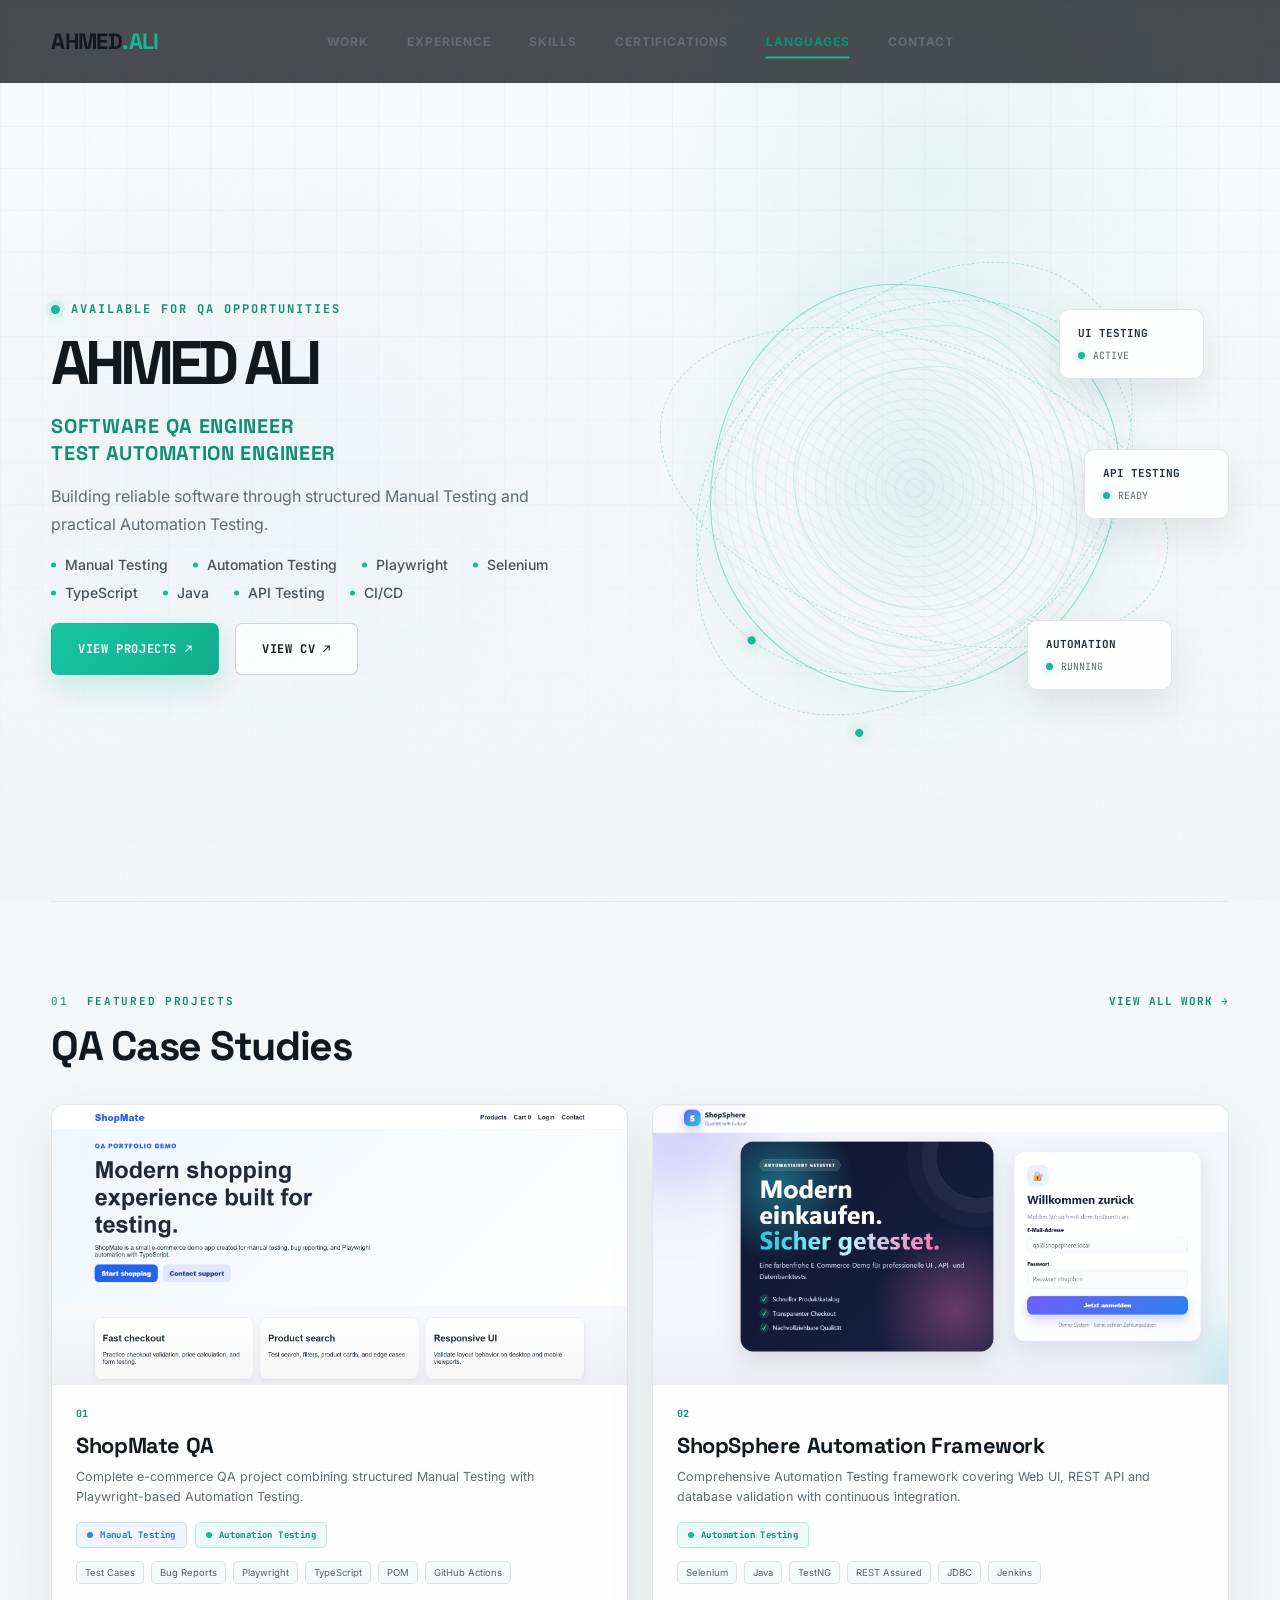
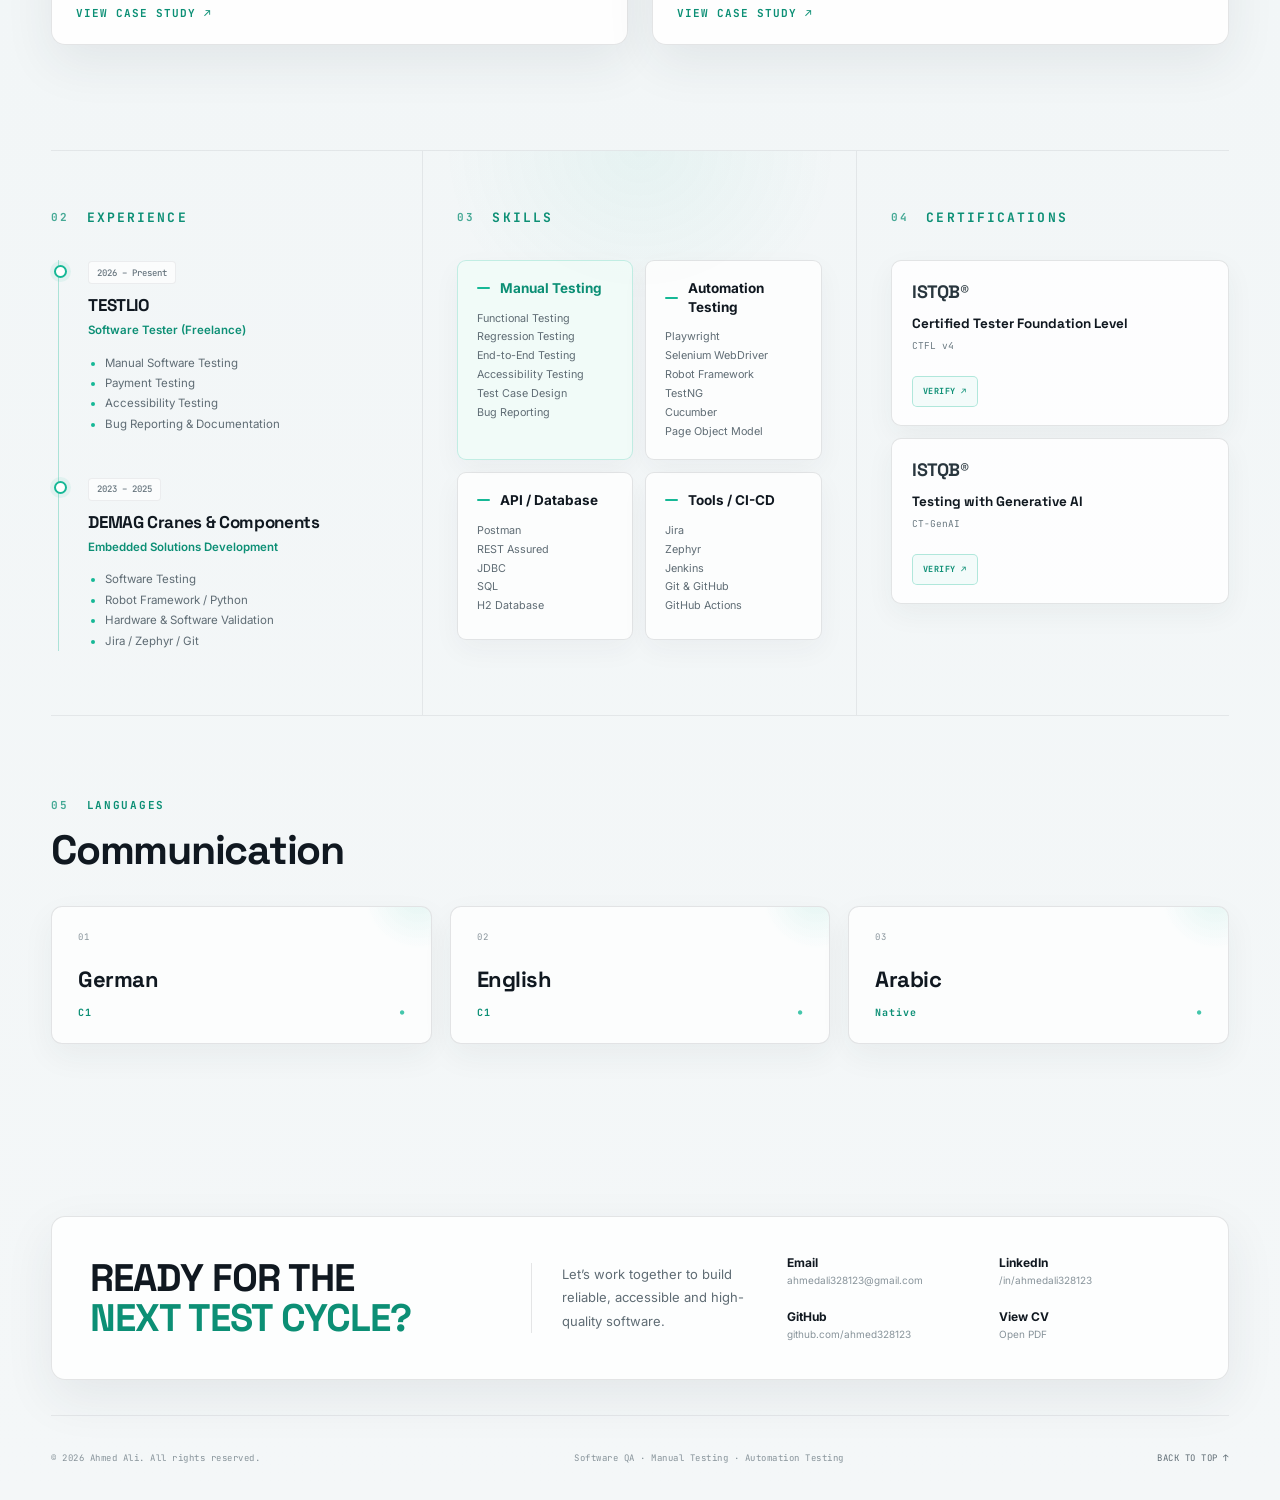
==== commit cbdf2fd6: "Version CSS and JS files and improve comments Updated comments for clarity and versioned CSS and JS " ====
--- a/index.html
+++ b/index.html
@@ -39,11 +39,11 @@
   />
 
 
-  <!-- CSS -->
+  <!-- CSS — versioned to prevent old cached dark CSS -->
 
   <link
     rel="stylesheet"
-    href="style.css"
+    href="style.css?v=2"
   />
 
 </head>
@@ -120,6 +120,10 @@
 
 
 
+  <!-- =====================================================
+       MAIN
+       ===================================================== -->
+
   <main>
 
 
@@ -146,7 +150,7 @@
 
 
 
-        <!-- Name — ONE LINE -->
+        <!-- Name -->
 
         <h1 class="hero-title">
           AHMED ALI
@@ -154,6 +158,8 @@
 
 
 
+        <!-- Job Titles -->
+
         <h2 class="hero-subtitle">
 
           SOFTWARE QA ENGINEER<br />
@@ -163,6 +169,8 @@
         </h2>
 
 
+
+        <!-- Description -->
 
         <p class="hero-text">
 
@@ -369,6 +377,7 @@
       <div class="projects-grid">
 
 
+
         <!-- =================================================
              SHOPMATE
              ================================================= -->
@@ -586,6 +595,7 @@
     <section class="section container info-grid">
 
 
+
       <!-- ===================================================
            EXPERIENCE
            =================================================== -->
@@ -732,6 +742,7 @@
 
 
         <div class="skills-boxes">
+
 
 
           <!-- Manual Testing -->
@@ -941,6 +952,7 @@
       <div class="languages-grid">
 
 
+
         <!-- German -->
 
         <article class="language-card">
@@ -1049,7 +1061,9 @@
 
         <!-- Email -->
 
-        <a href="mailto:ahmedali328123@gmail.com">
+        <a
+          href="mailto:ahmedali328123@gmail.com"
+        >
 
           Email
 
@@ -1142,24 +1156,21 @@
       © 2026 Ahmed Ali. All rights reserved.
     </p>
 
-
     <p>
       Software QA · Manual Testing · Automation Testing
     </p>
 
-
     <a href="#">
       BACK TO TOP ↑
     </a>
 
-
   </footer>
 
 
 
   <!-- JavaScript -->
 
-  <script src="script.js"></script>
+  <script src="script.js?v=2"></script>
 
 
 </body>
--- a/style.css
+++ b/style.css
@@ -1,28 +1,35 @@
 /* =========================================================
-   AHMED ALI — PREMIUM DARK QA PORTFOLIO
+   AHMED ALI — PREMIUM LIGHT QA PORTFOLIO
    ========================================================= */
 
 :root {
-  --bg: #05090d;
-  --bg-soft: #081017;
-
-  --surface: rgba(10, 18, 24, 0.78);
-  --surface-strong: #0b141b;
-
-  --text: #f4f7f8;
-  --text-soft: #9ca8b2;
-  --text-muted: #65737e;
-
-  --accent: #55e6c1;
-  --accent-soft: rgba(85, 230, 193, 0.12);
-  --accent-glow: rgba(85, 230, 193, 0.18);
-
-  --blue: #72aaff;
-  --blue-soft: rgba(114, 170, 255, 0.12);
-
-  --border: rgba(255, 255, 255, 0.09);
-  --border-soft: rgba(255, 255, 255, 0.055);
-  --border-accent: rgba(85, 230, 193, 0.38);
+  --bg: #f4f7f8;
+  --bg-soft: #edf2f3;
+
+  --surface: rgba(255, 255, 255, 0.86);
+  --surface-strong: #ffffff;
+
+  --text: #101820;
+  --text-soft: #5f6c74;
+  --text-muted: #87939a;
+
+  --accent: #16b896;
+  --accent-dark: #0c8f75;
+  --accent-soft: rgba(22, 184, 150, 0.09);
+  --accent-glow: rgba(22, 184, 150, 0.15);
+
+  --blue: #3f7ee8;
+  --blue-soft: rgba(63, 126, 232, 0.08);
+
+  --border: rgba(16, 24, 32, 0.11);
+  --border-soft: rgba(16, 24, 32, 0.065);
+  --border-accent: rgba(22, 184, 150, 0.35);
+
+  --shadow:
+    0 18px 50px rgba(35, 52, 61, 0.08);
+
+  --shadow-hover:
+    0 24px 65px rgba(35, 52, 61, 0.13);
 
   --container: 1440px;
 
@@ -53,7 +60,14 @@
   font-family: var(--font-main);
 
   color: var(--text);
-  background: var(--bg);
+
+  background:
+    linear-gradient(
+      180deg,
+      #f7f9fa 0%,
+      #f2f6f7 50%,
+      #f4f7f8 100%
+    );
 }
 
 a {
@@ -80,13 +94,13 @@
 }
 
 ::selection {
-  color: #04100c;
+  color: #ffffff;
   background: var(--accent);
 }
 
 
 /* =========================================================
-   NAVIGATION OFFSET
+   NAV OFFSET
    ========================================================= */
 
 #projects,
@@ -106,45 +120,41 @@
 .page-bg {
   position: fixed;
   inset: 0;
+
   z-index: -3;
 
   background:
     radial-gradient(
-      circle at 72% 18%,
-      rgba(35, 139, 126, 0.14),
-      transparent 25%
+      circle at 73% 20%,
+      rgba(22, 184, 150, 0.08),
+      transparent 24%
     ),
     radial-gradient(
-      circle at 25% 45%,
-      rgba(50, 100, 140, 0.05),
-      transparent 32%
-    ),
-    radial-gradient(
-      circle at 80% 70%,
-      rgba(85, 230, 193, 0.035),
+      circle at 20% 50%,
+      rgba(63, 126, 232, 0.035),
       transparent 30%
     ),
     linear-gradient(
       180deg,
-      #061017 0%,
-      #050b10 45%,
-      #05090d 100%
+      #f8fafb 0%,
+      #f1f5f6 100%
     );
 }
 
 .page-bg::before {
   content: "";
+
   position: absolute;
   inset: 0;
 
   background-image:
     linear-gradient(
-      rgba(85, 230, 193, 0.033) 1px,
+      rgba(16, 24, 32, 0.035) 1px,
       transparent 1px
     ),
     linear-gradient(
       90deg,
-      rgba(85, 230, 193, 0.033) 1px,
+      rgba(16, 24, 32, 0.035) 1px,
       transparent 1px
     );
 
@@ -153,16 +163,16 @@
   mask-image:
     linear-gradient(
       to bottom,
-      rgba(0, 0, 0, 1),
-      rgba(0, 0, 0, 0.25) 68%,
+      rgba(0, 0, 0, 0.9),
+      rgba(0, 0, 0, 0.25) 72%,
       transparent
     );
 
   -webkit-mask-image:
     linear-gradient(
       to bottom,
-      rgba(0, 0, 0, 1),
-      rgba(0, 0, 0, 0.25) 68%,
+      rgba(0, 0, 0, 0.9),
+      rgba(0, 0, 0, 0.25) 72%,
       transparent
     );
 }
@@ -170,11 +180,12 @@
 .noise {
   position: fixed;
   inset: 0;
+
   z-index: -2;
 
   pointer-events: none;
 
-  opacity: 0.022;
+  opacity: 0.012;
 
   background-image:
     url("data:image/svg+xml,%3Csvg viewBox='0 0 180 180' xmlns='http://www.w3.org/2000/svg'%3E%3Cfilter id='noiseFilter'%3E%3CfeTurbulence type='fractalNoise' baseFrequency='.85' numOctaves='4' stitchTiles='stitch'/%3E%3C/filter%3E%3Crect width='100%25' height='100%25' filter='url(%23noiseFilter)' opacity='.8'/%3E%3C/svg%3E");
@@ -187,13 +198,15 @@
 
 .container {
   width: min(92%, var(--container));
+
   margin-inline: auto;
 }
 
 .section {
   padding: 110px 0;
 
-  border-top: 1px solid var(--border);
+  border-top:
+    1px solid var(--border-soft);
 }
 
 
@@ -209,9 +222,11 @@
 
   width: 100%;
 
-  background: rgba(5, 9, 13, 0.72);
-
-  border-bottom: 1px solid var(--border);
+  background:
+    rgba(248, 250, 251, 0.82);
+
+  border-bottom:
+    1px solid var(--border);
 
   backdrop-filter: blur(18px);
   -webkit-backdrop-filter: blur(18px);
@@ -234,6 +249,8 @@
 
   flex-shrink: 0;
 
+  color: var(--text);
+
   font-family: var(--font-title);
 
   font-size: 22px;
@@ -252,7 +269,8 @@
   left: 50%;
   top: 50%;
 
-  transform: translate(-50%, -50%);
+  transform:
+    translate(-50%, -50%);
 
   display: flex;
   align-items: center;
@@ -266,10 +284,10 @@
 .nav-links a {
   position: relative;
 
-  color: #bdc6cc;
+  color: #606d74;
 
   font-size: 12px;
-  font-weight: 600;
+  font-weight: 700;
 
   letter-spacing: 1px;
 
@@ -289,16 +307,17 @@
   bottom: -10px;
 
   width: 0;
-  height: 1px;
+  height: 2px;
 
   background: var(--accent);
 
-  transition: width 0.25s ease;
+  transition:
+    width 0.25s ease;
 }
 
 .nav-links a:hover,
 .nav-links a.active {
-  color: var(--accent);
+  color: var(--accent-dark);
 }
 
 .nav-links a:hover::after,
@@ -314,27 +333,29 @@
 .hero {
   position: relative;
 
-  min-height: calc(100vh - 82px);
+  min-height:
+    calc(100vh - 82px);
 
   display: grid;
 
   grid-template-columns:
-    minmax(0, 0.88fr)
-    minmax(0, 1.12fr);
+    minmax(0, 0.9fr)
+    minmax(0, 1.1fr);
 
   align-items: center;
 
-  gap: 30px;
-
-  padding-top: 38px;
-  padding-bottom: 48px;
+  gap: 35px;
+
+  padding-top: 42px;
+  padding-bottom: 52px;
 }
 
 .hero-left {
   position: relative;
+
   z-index: 3;
 
-  max-width: 650px;
+  max-width: 720px;
 }
 
 .status {
@@ -345,12 +366,12 @@
 
   margin-bottom: 24px;
 
-  color: var(--accent);
+  color: var(--accent-dark);
 
   font-family: var(--font-mono);
 
   font-size: 12px;
-  font-weight: 600;
+  font-weight: 700;
 
   letter-spacing: 2px;
 }
@@ -364,7 +385,10 @@
   background: var(--accent);
 
   box-shadow:
-    0 0 18px rgba(85, 230, 193, 0.9);
+    0 0 0 5px
+    rgba(22, 184, 150, 0.08),
+    0 0 18px
+    rgba(22, 184, 150, 0.35);
 
   animation:
     pulse 2s ease-in-out infinite;
@@ -373,59 +397,71 @@
 @keyframes pulse {
   0%,
   100% {
-    transform: scale(1);
+    transform:
+      scale(1);
+
     opacity: 1;
   }
 
   50% {
-    transform: scale(0.7);
-    opacity: 0.45;
-  }
-}
+    transform:
+      scale(0.75);
+
+    opacity: 0.5;
+  }
+}
+
+
+/* =========================================================
+   HERO NAME — ONE LINE
+   ========================================================= */
 
 .hero-title {
-  margin-bottom: 24px;
+  margin-bottom: 28px;
+
+  white-space: nowrap;
+
+  color: #11191f;
 
   font-family: var(--font-title);
 
   font-size:
-    clamp(4.4rem, 7.2vw, 8rem);
+    clamp(3.8rem, 5.1vw, 6.25rem);
 
   font-weight: 700;
 
-  line-height: 0.84;
-
-  letter-spacing: -6px;
-
-  text-shadow:
-    0 0 45px rgba(255, 255, 255, 0.03);
+  line-height: 0.92;
+
+  letter-spacing: -5px;
 }
 
 .hero-subtitle {
   margin-bottom: 20px;
 
-  color: var(--accent);
+  color: var(--accent-dark);
 
   font-family: var(--font-title);
 
   font-size:
-    clamp(1.15rem, 1.6vw, 1.7rem);
+    clamp(1.15rem, 1.55vw, 1.7rem);
+
+  font-weight: 700;
 
   line-height: 1.35;
 
-  letter-spacing: 1px;
+  letter-spacing: 0.7px;
 }
 
 .hero-text {
-  max-width: 560px;
-
-  margin-bottom: 22px;
+  max-width: 600px;
+
+  margin-bottom: 23px;
 
   color: var(--text-soft);
 
   font-size: 16px;
 
-  line-height: 1.7;
+  line-height: 1.72;
 }
 
 
@@ -437,19 +473,20 @@
   display: flex;
   flex-wrap: wrap;
 
-  gap: 11px 26px;
-
-  margin-bottom: 28px;
+  gap: 11px 25px;
+
+  margin-bottom: 30px;
 }
 
 .hero-stack span {
   position: relative;
 
-  padding-left: 15px;
-
-  color: #c6ced4;
+  padding-left: 14px;
+
+  color: #45525a;
 
   font-size: 14px;
+  font-weight: 500;
 }
 
 .hero-stack span::before {
@@ -467,14 +504,13 @@
 
   background: var(--accent);
 
-  opacity: 0.65;
-
-  transform: translateY(-50%);
-}
-
-
-/* =========================================================
-   HERO BUTTONS
+  transform:
+    translateY(-50%);
+}
+
+
+/* =========================================================
+   BUTTONS
    ========================================================= */
 
 .hero-actions {
@@ -494,9 +530,10 @@
 
   gap: 9px;
 
-  padding: 0 26px;
-
-  border-radius: 6px;
+  padding:
+    0 26px;
+
+  border-radius: 7px;
 
   cursor: pointer;
 
@@ -505,7 +542,7 @@
   font-size: 12px;
   font-weight: 700;
 
-  letter-spacing: 0.7px;
+  letter-spacing: 0.6px;
 
   transition:
     transform 0.25s ease,
@@ -516,50 +553,57 @@
 }
 
 .btn:hover {
-  transform: translateY(-3px);
+  transform:
+    translateY(-3px);
 }
 
 .btn-primary {
-  color: #04100c;
-
-  border: 1px solid transparent;
+  color: #ffffff;
+
+  border:
+    1px solid transparent;
 
   background:
     linear-gradient(
       135deg,
-      #55e6c1,
-      #5fd8c8
+      #19c6a2,
+      #10ad8b
     );
 
   box-shadow:
-    0 12px 35px rgba(85, 230, 193, 0.13);
+    0 12px 28px
+    rgba(22, 184, 150, 0.2);
 }
 
 .btn-primary:hover {
   box-shadow:
-    0 14px 42px rgba(85, 230, 193, 0.23);
+    0 15px 35px
+    rgba(22, 184, 150, 0.28);
 }
 
 .btn-secondary {
   color: var(--text);
 
   border:
-    1px solid var(--border-accent);
-
-  background:
-    rgba(5, 12, 16, 0.45);
+    1px solid
+    rgba(16, 24, 32, 0.18);
+
+  background:
+    rgba(255, 255, 255, 0.75);
 }
 
 .btn-secondary:hover {
-  color: var(--accent);
-
-  border-color: var(--accent);
-
-  background:
-    var(--accent-soft);
+  color: var(--accent-dark);
+
+  border-color:
+    var(--border-accent);
+
+  background:
+    #ffffff;
 
   box-shadow:
-    0 12px 32px rgba(85, 230, 193, 0.08);
+    0 12px 30px
+    rgba(26, 52, 59, 0.08);
 }
 
 
@@ -582,7 +626,8 @@
 .mesh-wrap {
   position: relative;
 
-  width: min(560px, 72vw);
+  width:
+    min(560px, 72vw);
 
   aspect-ratio: 1;
 
@@ -602,10 +647,11 @@
   left: 50%;
   top: 50%;
 
-  width: 42%;
+  width: 45%;
   aspect-ratio: 1;
 
-  transform: translate(-50%, -50%);
+  transform:
+    translate(-50%, -50%);
 
   border-radius: 50%;
 
@@ -614,22 +660,25 @@
   background:
     radial-gradient(
       circle,
-      rgba(85, 230, 193, 0.09) 0%,
-      rgba(85, 230, 193, 0.035) 40%,
+      rgba(22, 184, 150, 0.11) 0%,
+      rgba(22, 184, 150, 0.04) 42%,
       transparent 72%
     );
 
-  filter: blur(10px);
+  filter:
+    blur(12px);
 }
 
 @keyframes floating {
   0%,
   100% {
-    transform: translateY(0);
+    transform:
+      translateY(0);
   }
 
   50% {
-    transform: translateY(-14px);
+    transform:
+      translateY(-14px);
   }
 }
 
@@ -641,7 +690,7 @@
 
   border:
     1px solid
-    rgba(85, 230, 193, 0.45);
+    rgba(22, 184, 150, 0.45);
 
   border-radius:
     45% 55% 52% 48%
@@ -652,25 +701,22 @@
       circle at 50% 50%,
       transparent 0,
       transparent 8px,
-      rgba(85, 230, 193, 0.085) 9px,
+      rgba(22, 184, 150, 0.09) 9px,
       transparent 10px
     ),
     repeating-linear-gradient(
       35deg,
       transparent 0,
       transparent 11px,
-      rgba(85, 230, 193, 0.075) 12px,
+      rgba(22, 184, 150, 0.075) 12px,
       transparent 13px
     );
 
   box-shadow:
-    inset 0 0 55px rgba(85, 230, 193, 0.06),
-    0 0 70px rgba(85, 230, 193, 0.09);
-
-  filter:
-    drop-shadow(
-      0 0 18px rgba(85, 230, 193, 0.09)
-    );
+    inset 0 0 55px
+    rgba(22, 184, 150, 0.05),
+    0 0 70px
+    rgba(22, 184, 150, 0.09);
 
   animation:
     morph 10s ease-in-out infinite,
@@ -687,7 +733,7 @@
 
   border:
     1px solid
-    rgba(85, 230, 193, 0.18);
+    rgba(22, 184, 150, 0.16);
 
   border-radius:
     60% 40% 45% 55%
@@ -761,7 +807,7 @@
 
   border:
     1px dashed
-    rgba(85, 230, 193, 0.28);
+    rgba(22, 184, 150, 0.31);
 
   border-radius: 50%;
 }
@@ -779,14 +825,16 @@
   background: var(--accent);
 
   box-shadow:
-    0 0 18px rgba(85, 230, 193, 1);
+    0 0 14px
+    rgba(22, 184, 150, 0.6);
 }
 
 .orbit-1 {
   width: 94%;
   height: 52%;
 
-  transform: rotate(18deg);
+  transform:
+    rotate(18deg);
 
   animation:
     orbitSpin 14s linear infinite;
@@ -801,7 +849,8 @@
   width: 82%;
   height: 62%;
 
-  transform: rotate(-28deg);
+  transform:
+    rotate(-28deg);
 
   animation:
     orbitSpinReverse 17s linear infinite;
@@ -816,7 +865,8 @@
   width: 63%;
   height: 93%;
 
-  transform: rotate(42deg);
+  transform:
+    rotate(42deg);
 
   animation:
     orbitSpin 20s linear infinite;
@@ -829,13 +879,15 @@
 
 @keyframes orbitSpin {
   to {
-    transform: rotate(378deg);
+    transform:
+      rotate(378deg);
   }
 }
 
 @keyframes orbitSpinReverse {
   to {
-    transform: rotate(-388deg);
+    transform:
+      rotate(-388deg);
   }
 }
 
@@ -851,21 +903,27 @@
 
   z-index: 5;
 
-  padding: 16px 18px;
+  padding:
+    16px 18px;
 
   border:
-    1px solid var(--border);
-
-  border-radius: 8px;
-
-  background:
-    rgba(6, 13, 18, 0.88);
-
-  backdrop-filter: blur(14px);
-  -webkit-backdrop-filter: blur(14px);
+    1px solid
+    rgba(16, 24, 32, 0.11);
+
+  border-radius: 10px;
+
+  background:
+    rgba(255, 255, 255, 0.9);
+
+  backdrop-filter:
+    blur(14px);
+
+  -webkit-backdrop-filter:
+    blur(14px);
 
   box-shadow:
-    0 12px 32px rgba(0, 0, 0, 0.25);
+    0 14px 36px
+    rgba(35, 52, 61, 0.1);
 
   animation:
     cardFloat 5s ease-in-out infinite;
@@ -874,7 +932,10 @@
 .floating-card p {
   margin-bottom: 9px;
 
-  font-family: var(--font-mono);
+  color: #233039;
+
+  font-family:
+    var(--font-mono);
 
   font-size: 11px;
   font-weight: 700;
@@ -888,7 +949,8 @@
 
   color: var(--text-soft);
 
-  font-family: var(--font-mono);
+  font-family:
+    var(--font-mono);
 
   font-size: 10px;
 }
@@ -899,10 +961,12 @@
 
   border-radius: 50%;
 
-  background: var(--accent);
+  background:
+    var(--accent);
 
   box-shadow:
-    0 0 13px rgba(85, 230, 193, 0.9);
+    0 0 10px
+    rgba(22, 184, 150, 0.5);
 }
 
 .card-1 {
@@ -927,11 +991,13 @@
 @keyframes cardFloat {
   0%,
   100% {
-    transform: translateY(0);
+    transform:
+      translateY(0);
   }
 
   50% {
-    transform: translateY(-8px);
+    transform:
+      translateY(-8px);
   }
 }
 
@@ -957,9 +1023,10 @@
 
 .section-number,
 .section-label {
-  color: var(--accent);
-
-  font-family: var(--font-mono);
+  color: var(--accent-dark);
+
+  font-family:
+    var(--font-mono);
 
   font-size: 11px;
   font-weight: 700;
@@ -968,14 +1035,17 @@
 }
 
 .section-number {
-  opacity: 0.9;
+  opacity: 0.75;
 }
 
 .section-title {
   margin-top: 14px;
   margin-bottom: 42px;
 
-  font-family: var(--font-title);
+  color: var(--text);
+
+  font-family:
+    var(--font-title);
 
   font-size:
     clamp(2.1rem, 4vw, 3.6rem);
@@ -985,12 +1055,14 @@
 
 .section-link,
 .project-link {
-  color: var(--accent);
-
-  font-family: var(--font-mono);
+  color:
+    var(--accent-dark);
+
+  font-family:
+    var(--font-mono);
 
   font-size: 11px;
-  font-weight: 600;
+  font-weight: 700;
 
   letter-spacing: 1px;
 
@@ -1002,7 +1074,9 @@
 
 .section-link:hover,
 .project-link:hover {
-  opacity: 0.72;
+  color: var(--accent);
+
+  opacity: 0.85;
 }
 
 
@@ -1047,19 +1121,15 @@
   overflow: hidden;
 
   border:
-    1px solid rgba(255, 255, 255, 0.085);
-
-  border-radius: 12px;
-
-  background:
-    linear-gradient(
-      180deg,
-      rgba(10, 18, 24, 0.84),
-      rgba(5, 11, 15, 0.94)
-    );
+    1px solid var(--border);
+
+  border-radius: 14px;
+
+  background:
+    rgba(255, 255, 255, 0.87);
 
   box-shadow:
-    0 16px 45px rgba(0, 0, 0, 0.12);
+    var(--shadow);
 
   transition:
     transform 0.35s ease,
@@ -1078,7 +1148,7 @@
   z-index: 4;
 
   width: 100%;
-  height: 1px;
+  height: 2px;
 
   opacity: 0;
 
@@ -1086,24 +1156,25 @@
     linear-gradient(
       90deg,
       transparent,
-      rgba(85, 230, 193, 0.7),
+      var(--accent),
       transparent
     );
 
-  transition: opacity 0.35s ease;
+  transition:
+    opacity 0.35s ease;
 
   pointer-events: none;
 }
 
 .project-card:hover {
-  transform: translateY(-4px);
+  transform:
+    translateY(-5px);
 
   border-color:
-    rgba(85, 230, 193, 0.25);
+    rgba(22, 184, 150, 0.28);
 
   box-shadow:
-    0 22px 55px rgba(0, 0, 0, 0.27),
-    0 0 30px rgba(85, 230, 193, 0.035);
+    var(--shadow-hover);
 }
 
 .project-card:hover::before {
@@ -1114,22 +1185,18 @@
   position: relative;
 
   width: 100%;
-  height: clamp(280px, 21vw, 340px);
+  height:
+    clamp(280px, 21vw, 340px);
 
   flex-shrink: 0;
 
   overflow: hidden;
 
   border-bottom:
-    1px solid var(--border);
-
-  background:
-    radial-gradient(
-      circle at 50% 35%,
-      rgba(85, 230, 193, 0.08),
-      transparent 40%
-    ),
-    #071016;
+    1px solid var(--border-soft);
+
+  background:
+    #ffffff;
 }
 
 .project-image::after {
@@ -1143,8 +1210,8 @@
   background:
     linear-gradient(
       180deg,
-      transparent 72%,
-      rgba(5, 9, 13, 0.09)
+      transparent 76%,
+      rgba(16, 24, 32, 0.04)
     );
 }
 
@@ -1161,7 +1228,8 @@
 }
 
 .project-card:hover .project-image img {
-  transform: scale(1.025);
+  transform:
+    scale(1.025);
 }
 
 .project-content {
@@ -1172,7 +1240,8 @@
   display: flex;
   flex-direction: column;
 
-  padding: 22px 24px 24px;
+  padding:
+    22px 24px 24px;
 }
 
 .project-index {
@@ -1180,20 +1249,22 @@
 
   margin-bottom: 12px;
 
-  color: var(--accent);
-
-  font-family: var(--font-mono);
+  color: var(--accent-dark);
+
+  font-family:
+    var(--font-mono);
 
   font-size: 10px;
-  font-weight: 600;
-
-  letter-spacing: 0.5px;
+  font-weight: 700;
 }
 
 .project-content h3 {
   margin-bottom: 8px;
 
-  font-family: var(--font-title);
+  color: var(--text);
+
+  font-family:
+    var(--font-title);
 
   font-size:
     clamp(1.25rem, 1.7vw, 1.45rem);
@@ -1223,9 +1294,8 @@
 }
 
 .project-link:hover {
-  color: #8cf0d5;
-
-  transform: translateX(3px);
+  transform:
+    translateX(3px);
 }
 
 
@@ -1248,11 +1318,13 @@
 
   gap: 7px;
 
-  padding: 6px 10px;
+  padding:
+    6px 10px;
 
   border-radius: 5px;
 
-  font-family: var(--font-mono);
+  font-family:
+    var(--font-mono);
 
   font-size: 9px;
   font-weight: 700;
@@ -1271,47 +1343,39 @@
 
 .testing-type.manual,
 .tag-manual {
-  color: #9fc4ff;
+  color: #2f6ecb;
 
   border:
     1px solid
-    rgba(114, 170, 255, 0.32);
-
-  background:
-    rgba(114, 170, 255, 0.08);
+    rgba(63, 126, 232, 0.23);
+
+  background:
+    rgba(63, 126, 232, 0.07);
 }
 
 .testing-type.manual::before {
   background: var(--blue);
-
-  box-shadow:
-    0 0 10px
-    rgba(114, 170, 255, 0.7);
 }
 
 .testing-type.automation,
 .tag-automation {
-  color: var(--accent);
+  color: var(--accent-dark);
 
   border:
     1px solid
-    rgba(85, 230, 193, 0.33);
-
-  background:
-    rgba(85, 230, 193, 0.08);
+    rgba(22, 184, 150, 0.26);
+
+  background:
+    rgba(22, 184, 150, 0.07);
 }
 
 .testing-type.automation::before {
   background: var(--accent);
-
-  box-shadow:
-    0 0 10px
-    rgba(85, 230, 193, 0.7);
-}
-
-
-/* =========================================================
-   PROJECT TAGS
+}
+
+
+/* =========================================================
+   TAGS
    ========================================================= */
 
 .tags {
@@ -1324,17 +1388,19 @@
 }
 
 .tags span {
-  padding: 5px 8px;
-
-  color: #bec7ce;
+  padding:
+    5px 8px;
+
+  color: #526068;
 
   border:
-    1px solid var(--border);
+    1px solid
+    var(--border);
 
   border-radius: 5px;
 
   background:
-    rgba(255, 255, 255, 0.025);
+    rgba(245, 248, 249, 0.75);
 
   font-size: 9.5px;
 
@@ -1345,18 +1411,18 @@
 }
 
 .tags span:hover {
-  color: var(--text);
+  color: var(--accent-dark);
 
   border-color:
-    rgba(85, 230, 193, 0.25);
-
-  background:
-    rgba(85, 230, 193, 0.05);
-}
-
-
-/* =========================================================
-   EXPERIENCE / SKILLS / CERTIFICATIONS
+    rgba(22, 184, 150, 0.25);
+
+  background:
+    rgba(22, 184, 150, 0.055);
+}
+
+
+/* =========================================================
+   INFO GRID
    ========================================================= */
 
 .info-grid {
@@ -1373,7 +1439,7 @@
   padding-bottom: 0;
 
   border-top:
-    1px solid rgba(255, 255, 255, 0.025);
+    1px solid var(--border-soft);
 }
 
 .info-grid::before {
@@ -1392,7 +1458,7 @@
   background:
     radial-gradient(
       ellipse at top,
-      rgba(85, 230, 193, 0.035),
+      rgba(22, 184, 150, 0.055),
       transparent 70%
     );
 }
@@ -1406,7 +1472,7 @@
     64px 34px 72px;
 
   border-right:
-    1px solid rgba(255, 255, 255, 0.07);
+    1px solid var(--border-soft);
 }
 
 .info-column:first-child {
@@ -1421,14 +1487,10 @@
 
 .info-grid .section-number {
   font-size: 11px;
-  font-weight: 700;
-
-  opacity: 0.8;
 }
 
 .info-grid .section-label {
   font-size: 13px;
-  font-weight: 700;
 
   letter-spacing: 2.1px;
 }
@@ -1452,7 +1514,7 @@
 
   border-left:
     1px solid
-    rgba(85, 230, 193, 0.25);
+    rgba(22, 184, 150, 0.32);
 }
 
 .timeline-item::before {
@@ -1468,17 +1530,14 @@
 
   border-radius: 50%;
 
-  background:
-    #071016;
+  background: #ffffff;
 
   border:
     2px solid var(--accent);
 
   box-shadow:
     0 0 0 4px
-    rgba(85, 230, 193, 0.045),
-    0 0 18px
-    rgba(85, 230, 193, 0.08);
+    rgba(22, 184, 150, 0.08);
 
   transition:
     box-shadow 0.3s ease,
@@ -1486,14 +1545,13 @@
 }
 
 .timeline-item:hover::before {
-  background:
-    var(--accent);
+  background: var(--accent);
 
   box-shadow:
     0 0 0 5px
-    rgba(85, 230, 193, 0.055),
-    0 0 20px
-    rgba(85, 230, 193, 0.3);
+    rgba(22, 184, 150, 0.1),
+    0 0 18px
+    rgba(22, 184, 150, 0.23);
 }
 
 .timeline-item:last-child {
@@ -1511,31 +1569,30 @@
   padding:
     0 8px;
 
-  color:
-    #a8b4bd;
+  color: #66747d;
 
   border:
-    1px solid rgba(255, 255, 255, 0.055);
+    1px solid var(--border-soft);
 
   border-radius: 4px;
 
   background:
-    rgba(255, 255, 255, 0.018);
-
-  font-family: var(--font-mono);
+    rgba(255, 255, 255, 0.65);
+
+  font-family:
+    var(--font-mono);
 
   font-size: 9px;
   font-weight: 500;
-
-  letter-spacing: 0.3px;
 }
 
 .timeline-item h3 {
   margin-bottom: 6px;
 
-  color: #f0f4f6;
-
-  font-family: var(--font-title);
+  color: var(--text);
+
+  font-family:
+    var(--font-title);
 
   font-size: 17px;
   font-weight: 700;
@@ -1549,10 +1606,10 @@
   margin-bottom: 13px;
 
   color:
-    var(--accent);
+    var(--accent-dark);
 
   font-size: 11.5px;
-  font-weight: 500;
+  font-weight: 600;
 
   line-height: 1.5;
 }
@@ -1561,20 +1618,16 @@
   padding-left: 17px;
 
   color:
-    #98a5ae;
+    var(--text-soft);
 
   font-size: 11.5px;
 
   line-height: 1.78;
-}
-
-.timeline-item li {
-  padding-left: 2px;
 }
 
 .timeline-item li::marker {
   color:
-    rgba(85, 230, 193, 0.55);
+    var(--accent);
 }
 
 
@@ -1602,20 +1655,16 @@
     18px 19px 17px;
 
   border:
-    1px solid rgba(255, 255, 255, 0.075);
-
-  border-radius: 8px;
-
-  background:
-    linear-gradient(
-      145deg,
-      rgba(10, 18, 24, 0.44),
-      rgba(5, 11, 15, 0.38)
-    );
+    1px solid var(--border);
+
+  border-radius: 9px;
+
+  background:
+    rgba(255, 255, 255, 0.72);
 
   box-shadow:
-    inset 0 1px 0
-    rgba(255, 255, 255, 0.012);
+    0 10px 28px
+    rgba(35, 52, 61, 0.045);
 
   transition:
     transform 0.3s ease,
@@ -1633,7 +1682,7 @@
   right: 19px;
   bottom: 0;
 
-  height: 1px;
+  height: 2px;
 
   opacity: 0;
 
@@ -1653,22 +1702,17 @@
     translateY(-3px);
 
   border-color:
-    rgba(85, 230, 193, 0.22);
-
-  background:
-    linear-gradient(
-      145deg,
-      rgba(12, 23, 29, 0.64),
-      rgba(5, 11, 15, 0.58)
-    );
+    rgba(22, 184, 150, 0.25);
+
+  background: #ffffff;
 
   box-shadow:
-    0 14px 34px
-    rgba(0, 0, 0, 0.13);
+    0 15px 35px
+    rgba(35, 52, 61, 0.08);
 }
 
 .skill-box:hover::after {
-  opacity: 0.65;
+  opacity: 0.75;
 }
 
 .skill-box h3 {
@@ -1679,8 +1723,7 @@
 
   margin-bottom: 12px;
 
-  color:
-    #edf2f4;
+  color: var(--text);
 
   font-size: 13.5px;
   font-weight: 700;
@@ -1696,21 +1739,13 @@
 
   flex-shrink: 0;
 
-  margin-right: 0;
-
   border-radius: 4px;
 
-  background:
-    var(--accent);
-
-  box-shadow:
-    0 0 10px
-    rgba(85, 230, 193, 0.2);
+  background: var(--accent);
 }
 
 .skill-box p {
-  color:
-    #98a5ae;
+  color: var(--text-soft);
 
   font-size: 10.8px;
 
@@ -1719,19 +1754,15 @@
 
 .skill-box.testing-focus {
   border-color:
-    rgba(85, 230, 193, 0.16);
-
-  background:
-    linear-gradient(
-      145deg,
-      rgba(10, 27, 28, 0.47),
-      rgba(5, 11, 15, 0.38)
-    );
+    rgba(22, 184, 150, 0.22);
+
+  background:
+    rgba(240, 252, 249, 0.75);
 }
 
 .skill-box.testing-focus h3 {
   color:
-    var(--accent);
+    var(--accent-dark);
 }
 
 
@@ -1755,234 +1786,16 @@
     19px 20px 18px;
 
   border:
-    1px solid rgba(255, 255, 255, 0.075);
-
-  border-radius: 9px;
-
-  background:
-    linear-gradient(
-      145deg,
-      rgba(10, 18, 24, 0.58),
-      rgba(5, 11, 15, 0.62)
-    );
-
-  transition:
-    transform 0.3s ease,
-    border-color 0.3s ease,
-    background 0.3s ease,
-    box-shadow 0.3s ease;
-}
-
-.cert-card::after {
-  content: "";
-
-  position: absolute;
-
-  left: 0;
-  top: 0;
-
-  width: 2px;
-  height: 0;
-
-  background:
-    var(--accent);
+    1px solid var(--border);
+
+  border-radius: 10px;
+
+  background:
+    rgba(255, 255, 255, 0.8);
 
   box-shadow:
-    0 0 14px
-    rgba(85, 230, 193, 0.35);
-
-  transition:
-    height 0.35s ease;
-}
-
-.cert-card:hover {
-  transform:
-    translateX(3px);
-
-  border-color:
-    rgba(85, 230, 193, 0.22);
-
-  background:
-    linear-gradient(
-      145deg,
-      rgba(12, 23, 29, 0.72),
-      rgba(5, 11, 15, 0.7)
-    );
-
-  box-shadow:
-    0 14px 38px
-    rgba(0, 0, 0, 0.15);
-}
-
-.cert-card:hover::after {
-  height: 100%;
-}
-
-.cert-card::before {
-  content: "ISTQB®";
-
-  display: block;
-
-  margin-bottom: 12px;
-
-  color:
-    #d7dfe3;
-
-  font-family:
-    var(--font-title);
-
-  font-size: 18px;
-  font-weight: 700;
-
-  letter-spacing: -0.4px;
-}
-
-.cert-card h3 {
-  margin-bottom: 5px;
-
-  color:
-    #eef2f4;
-
-  font-family:
-    var(--font-title);
-
-  font-size: 13.5px;
-  font-weight: 700;
-
-  line-height: 1.4;
-}
-
-.cert-card p {
-  margin-bottom: 13px;
-
-  color:
-    #8997a1;
-
-  font-family:
-    var(--font-mono);
-
-  font-size: 9.5px;
-}
-
-.cert-card a {
-  width: fit-content;
-
-  display: inline-flex;
-  align-items: center;
-  justify-content: center;
-
-  min-height: 31px;
-
-  margin-top: auto;
-
-  padding:
-    0 10px;
-
-  color:
-    var(--accent);
-
-  border:
-    1px solid rgba(85, 230, 193, 0.28);
-
-  border-radius: 4px;
-
-  background:
-    rgba(85, 230, 193, 0.025);
-
-  font-family:
-    var(--font-mono);
-
-  font-size: 8.5px;
-  font-weight: 600;
-
-  letter-spacing: 0.5px;
-
-  transition:
-    background 0.25s ease,
-    color 0.25s ease,
-    border-color 0.25s ease,
-    transform 0.25s ease,
-    box-shadow 0.25s ease;
-}
-
-.cert-card a:hover {
-  color:
-    #04100c;
-
-  border-color:
-    var(--accent);
-
-  background:
-    var(--accent);
-
-  transform:
-    translateY(-2px);
-
-  box-shadow:
-    0 8px 22px
-    rgba(85, 230, 193, 0.12);
-}
-
-
-/* =========================================================
-   LANGUAGES — REFINED
-   ========================================================= */
-
-.languages-section {
-  position: relative;
-
-  padding-top: 82px;
-  padding-bottom: 82px;
-}
-
-/* Smaller Communication title */
-
-.languages-section .section-title {
-  margin-top: 12px;
-  margin-bottom: 30px;
-
-  font-size:
-    clamp(2rem, 3.2vw, 3rem);
-
-  letter-spacing: -1.25px;
-}
-
-.languages-grid {
-  display: grid;
-
-  grid-template-columns:
-    repeat(3, minmax(0, 1fr));
-
-  gap: 18px;
-
-  margin-top: 30px;
-}
-
-.language-card {
-  position: relative;
-
-  min-height: 138px;
-
-  display: flex;
-  flex-direction: column;
-  justify-content: space-between;
-
-  overflow: hidden;
-
-  padding:
-    24px 26px;
-
-  border:
-    1px solid var(--border);
-
-  border-radius: 10px;
-
-  background:
-    linear-gradient(
-      145deg,
-      rgba(13, 24, 31, 0.75),
-      rgba(6, 13, 18, 0.86)
-    );
+    0 10px 28px
+    rgba(35, 52, 61, 0.05);
 
   transition:
     transform 0.3s ease,
@@ -1990,6 +1803,197 @@
     box-shadow 0.3s ease;
 }
 
+.cert-card::after {
+  content: "";
+
+  position: absolute;
+
+  left: 0;
+  top: 0;
+
+  width: 3px;
+  height: 0;
+
+  background:
+    var(--accent);
+
+  transition:
+    height 0.35s ease;
+}
+
+.cert-card:hover {
+  transform:
+    translateX(3px);
+
+  border-color:
+    rgba(22, 184, 150, 0.26);
+
+  box-shadow:
+    0 15px 36px
+    rgba(35, 52, 61, 0.09);
+}
+
+.cert-card:hover::after {
+  height: 100%;
+}
+
+.cert-card::before {
+  content: "ISTQB®";
+
+  display: block;
+
+  margin-bottom: 12px;
+
+  color: #29363e;
+
+  font-family:
+    var(--font-title);
+
+  font-size: 18px;
+  font-weight: 700;
+
+  letter-spacing: -0.4px;
+}
+
+.cert-card h3 {
+  margin-bottom: 5px;
+
+  color: var(--text);
+
+  font-family:
+    var(--font-title);
+
+  font-size: 13.5px;
+  font-weight: 700;
+
+  line-height: 1.4;
+}
+
+.cert-card p {
+  margin-bottom: 13px;
+
+  color: #6a7880;
+
+  font-family:
+    var(--font-mono);
+
+  font-size: 9.5px;
+}
+
+.cert-card a {
+  width: fit-content;
+
+  display: inline-flex;
+  align-items: center;
+  justify-content: center;
+
+  min-height: 31px;
+
+  margin-top: auto;
+
+  padding:
+    0 10px;
+
+  color:
+    var(--accent-dark);
+
+  border:
+    1px solid
+    rgba(22, 184, 150, 0.3);
+
+  border-radius: 5px;
+
+  background:
+    rgba(22, 184, 150, 0.04);
+
+  font-family:
+    var(--font-mono);
+
+  font-size: 8.5px;
+  font-weight: 700;
+
+  letter-spacing: 0.5px;
+
+  transition:
+    background 0.25s ease,
+    color 0.25s ease,
+    transform 0.25s ease;
+}
+
+.cert-card a:hover {
+  color: #ffffff;
+
+  background: var(--accent);
+
+  transform:
+    translateY(-2px);
+}
+
+
+/* =========================================================
+   LANGUAGES
+   ========================================================= */
+
+.languages-section {
+  position: relative;
+
+  padding-top: 82px;
+  padding-bottom: 82px;
+}
+
+.languages-section .section-title {
+  margin-top: 12px;
+  margin-bottom: 30px;
+
+  font-size:
+    clamp(2rem, 3.2vw, 3rem);
+
+  letter-spacing: -1.25px;
+}
+
+.languages-grid {
+  display: grid;
+
+  grid-template-columns:
+    repeat(3, minmax(0, 1fr));
+
+  gap: 18px;
+
+  margin-top: 30px;
+}
+
+.language-card {
+  position: relative;
+
+  min-height: 138px;
+
+  display: flex;
+  flex-direction: column;
+  justify-content: space-between;
+
+  overflow: hidden;
+
+  padding:
+    24px 26px;
+
+  border:
+    1px solid var(--border);
+
+  border-radius: 11px;
+
+  background:
+    rgba(255, 255, 255, 0.75);
+
+  box-shadow:
+    0 12px 32px
+    rgba(35, 52, 61, 0.055);
+
+  transition:
+    transform 0.3s ease,
+    border-color 0.3s ease,
+    box-shadow 0.3s ease;
+}
+
 .language-card::before {
   content: "";
 
@@ -2006,7 +2010,7 @@
   background:
     radial-gradient(
       circle,
-      rgba(85, 230, 193, 0.1),
+      rgba(22, 184, 150, 0.11),
       transparent 68%
     );
 
@@ -2018,18 +2022,15 @@
     translateY(-4px);
 
   border-color:
-    rgba(85, 230, 193, 0.3);
+    rgba(22, 184, 150, 0.3);
 
   box-shadow:
-    0 15px 40px
-    rgba(0, 0, 0, 0.2),
-    0 0 28px
-    rgba(85, 230, 193, 0.035);
+    0 16px 40px
+    rgba(35, 52, 61, 0.09);
 }
 
 .language-number {
-  color:
-    var(--text-muted);
+  color: var(--text-muted);
 
   font-family:
     var(--font-mono);
@@ -2041,6 +2042,8 @@
 
 .language-card h3 {
   margin-top: 20px;
+
+  color: var(--text);
 
   font-family:
     var(--font-title);
@@ -2058,13 +2061,13 @@
   margin-top: 12px;
 
   color:
-    var(--accent);
+    var(--accent-dark);
 
   font-family:
     var(--font-mono);
 
   font-size: 10px;
-  font-weight: 600;
+  font-weight: 700;
 
   letter-spacing: 1px;
 }
@@ -2072,16 +2075,11 @@
 .language-level::after {
   content: "●";
 
-  color:
-    var(--accent);
+  color: var(--accent);
 
   font-size: 7px;
 
   opacity: 0.8;
-
-  text-shadow:
-    0 0 8px
-    rgba(85, 230, 193, 0.7);
 }
 
 
@@ -2109,18 +2107,20 @@
   border:
     1px solid var(--border);
 
-  border-radius: 12px;
-
-  background:
-    linear-gradient(
-      115deg,
-      rgba(13, 24, 31, 0.82),
-      rgba(6, 12, 17, 0.88)
-    );
+  border-radius: 14px;
+
+  background:
+    rgba(255, 255, 255, 0.82);
+
+  box-shadow:
+    var(--shadow);
 }
 
 .contact-title h2 {
-  font-family: var(--font-title);
+  color: var(--text);
+
+  font-family:
+    var(--font-title);
 
   font-size:
     clamp(2rem, 3vw, 3.2rem);
@@ -2131,7 +2131,8 @@
 }
 
 .contact-title span {
-  color: var(--accent);
+  color:
+    var(--accent-dark);
 }
 
 .contact-text {
@@ -2159,6 +2160,8 @@
 }
 
 .contact-links a {
+  color: var(--text);
+
   font-size: 12px;
   font-weight: 700;
 
@@ -2168,7 +2171,8 @@
 }
 
 .contact-links a:hover {
-  color: var(--accent);
+  color:
+    var(--accent-dark);
 
   transform:
     translateX(3px);
@@ -2179,7 +2183,8 @@
 
   margin-top: 4px;
 
-  color: var(--text-muted);
+  color:
+    var(--text-muted);
 
   font-size: 10px;
   font-weight: 400;
@@ -2200,7 +2205,7 @@
   gap: 20px;
 
   border-top:
-    1px solid var(--border);
+    1px solid var(--border-soft);
 
   color:
     var(--text-muted);
@@ -2220,7 +2225,7 @@
 
 .footer a:hover {
   color:
-    var(--accent);
+    var(--accent-dark);
 }
 
 
@@ -2257,19 +2262,19 @@
 
 ::-webkit-scrollbar-track {
   background:
-    #05090d;
+    #edf2f3;
 }
 
 ::-webkit-scrollbar-thumb {
   border-radius: 10px;
 
   background:
-    #15262b;
+    #c2ced1;
 }
 
 ::-webkit-scrollbar-thumb:hover {
   background:
-    #214039;
+    #9fadb2;
 }
 
 
@@ -2290,9 +2295,9 @@
 
   .hero-title {
     font-size:
-      clamp(4.1rem, 6.6vw, 7.4rem);
-
-    margin-bottom: 20px;
+      clamp(3.6rem, 4.8vw, 5.7rem);
+
+    margin-bottom: 22px;
   }
 
   .hero-subtitle {
@@ -2332,6 +2337,13 @@
     font-size: 11px;
   }
 
+  .hero-title {
+    font-size:
+      clamp(3.4rem, 4.8vw, 5rem);
+
+    letter-spacing: -4px;
+  }
+
   .project-image {
     height:
       clamp(270px, 23vw, 320px);
@@ -2341,11 +2353,6 @@
     padding-left: 25px;
     padding-right: 25px;
   }
-
-  .skill-box {
-    padding:
-      17px;
-  }
 }
 
 
@@ -2361,7 +2368,10 @@
   }
 
   .hero-title {
-    letter-spacing: -4px;
+    font-size:
+      clamp(3rem, 4.7vw, 4.3rem);
+
+    letter-spacing: -3.4px;
   }
 
   .hero-right {
@@ -2377,8 +2387,7 @@
   }
 
   .info-grid {
-    grid-template-columns:
-      1fr;
+    grid-template-columns: 1fr;
   }
 
   .info-grid::before {
@@ -2391,16 +2400,14 @@
     padding:
       58px 0;
 
-    border-right:
-      none;
+    border-right: none;
 
     border-bottom:
       1px solid var(--border);
   }
 
   .info-column:last-child {
-    border-bottom:
-      none;
+    border-bottom: none;
   }
 
   .skills-boxes {
@@ -2414,8 +2421,7 @@
     grid-template-columns:
       repeat(2, minmax(0, 1fr));
 
-    gap:
-      14px;
+    gap: 14px;
   }
 
   #certifications .section-top {
@@ -2469,8 +2475,7 @@
   .hero {
     min-height: auto;
 
-    grid-template-columns:
-      1fr;
+    grid-template-columns: 1fr;
 
     padding-top: 80px;
     padding-bottom: 42px;
@@ -2482,7 +2487,7 @@
 
   .hero-title {
     font-size:
-      clamp(4.4rem, 19vw, 7.4rem);
+      clamp(3rem, 11vw, 5rem);
 
     letter-spacing: -4px;
   }
@@ -2497,8 +2502,7 @@
   }
 
   .projects-grid {
-    grid-template-columns:
-      1fr;
+    grid-template-columns: 1fr;
 
     gap: 28px;
   }
@@ -2506,15 +2510,12 @@
   .project-image {
     height: auto;
 
-    aspect-ratio: 16 / 9;
+    aspect-ratio:
+      16 / 9;
   }
 
   .project-content {
     padding: 24px;
-  }
-
-  .info-grid .section-label {
-    font-size: 13px;
   }
 
   .skills-boxes {
@@ -2523,22 +2524,15 @@
   }
 
   #certifications {
-    grid-template-columns:
-      1fr;
+    grid-template-columns: 1fr;
   }
 
   .languages-grid {
-    grid-template-columns:
-      1fr;
-  }
-
-  .language-card {
-    min-height: 128px;
+    grid-template-columns: 1fr;
   }
 
   .contact-box {
-    grid-template-columns:
-      1fr;
+    grid-template-columns: 1fr;
   }
 
   .contact-text {
@@ -2561,7 +2555,8 @@
 
     justify-content: center;
 
-    padding: 30px 0;
+    padding:
+      30px 0;
   }
 }
 
@@ -2577,7 +2572,8 @@
   }
 
   .section {
-    padding: 80px 0;
+    padding:
+      80px 0;
   }
 
   .logo {
@@ -2590,9 +2586,14 @@
   }
 
   .hero-title {
-    font-size: 4.6rem;
-
-    letter-spacing: -4px;
+    white-space: nowrap;
+
+    font-size:
+      clamp(2.4rem, 11.5vw, 3.5rem);
+
+    line-height: 0.95;
+
+    letter-spacing: -3px;
   }
 
   .hero-subtitle {
@@ -2659,12 +2660,9 @@
     font-size: 2.25rem;
   }
 
-  .project-card {
-    border-radius: 10px;
-  }
-
   .project-image {
-    aspect-ratio: 16 / 9;
+    aspect-ratio:
+      16 / 9;
   }
 
   .project-content {
@@ -2685,13 +2683,8 @@
     padding-left: 24px;
   }
 
-  .timeline-item h3 {
-    font-size: 16px;
-  }
-
   .skills-boxes {
-    grid-template-columns:
-      1fr;
+    grid-template-columns: 1fr;
   }
 
   .skill-box {
@@ -2707,9 +2700,6 @@
   .cert-card {
     min-height: 155px;
   }
-
-
-  /* Languages mobile */
 
   .languages-section {
     padding-top: 68px;
@@ -2723,8 +2713,7 @@
   }
 
   .languages-grid {
-    grid-template-columns:
-      1fr;
+    grid-template-columns: 1fr;
 
     gap: 12px;
 
@@ -2744,20 +2733,12 @@
     font-size: 20px;
   }
 
-  .language-level {
-    margin-top: 10px;
-  }
-
-
-  /* Contact */
-
   .contact-box {
     padding: 26px;
   }
 
   .contact-links {
-    grid-template-columns:
-      1fr;
+    grid-template-columns: 1fr;
   }
 }
 
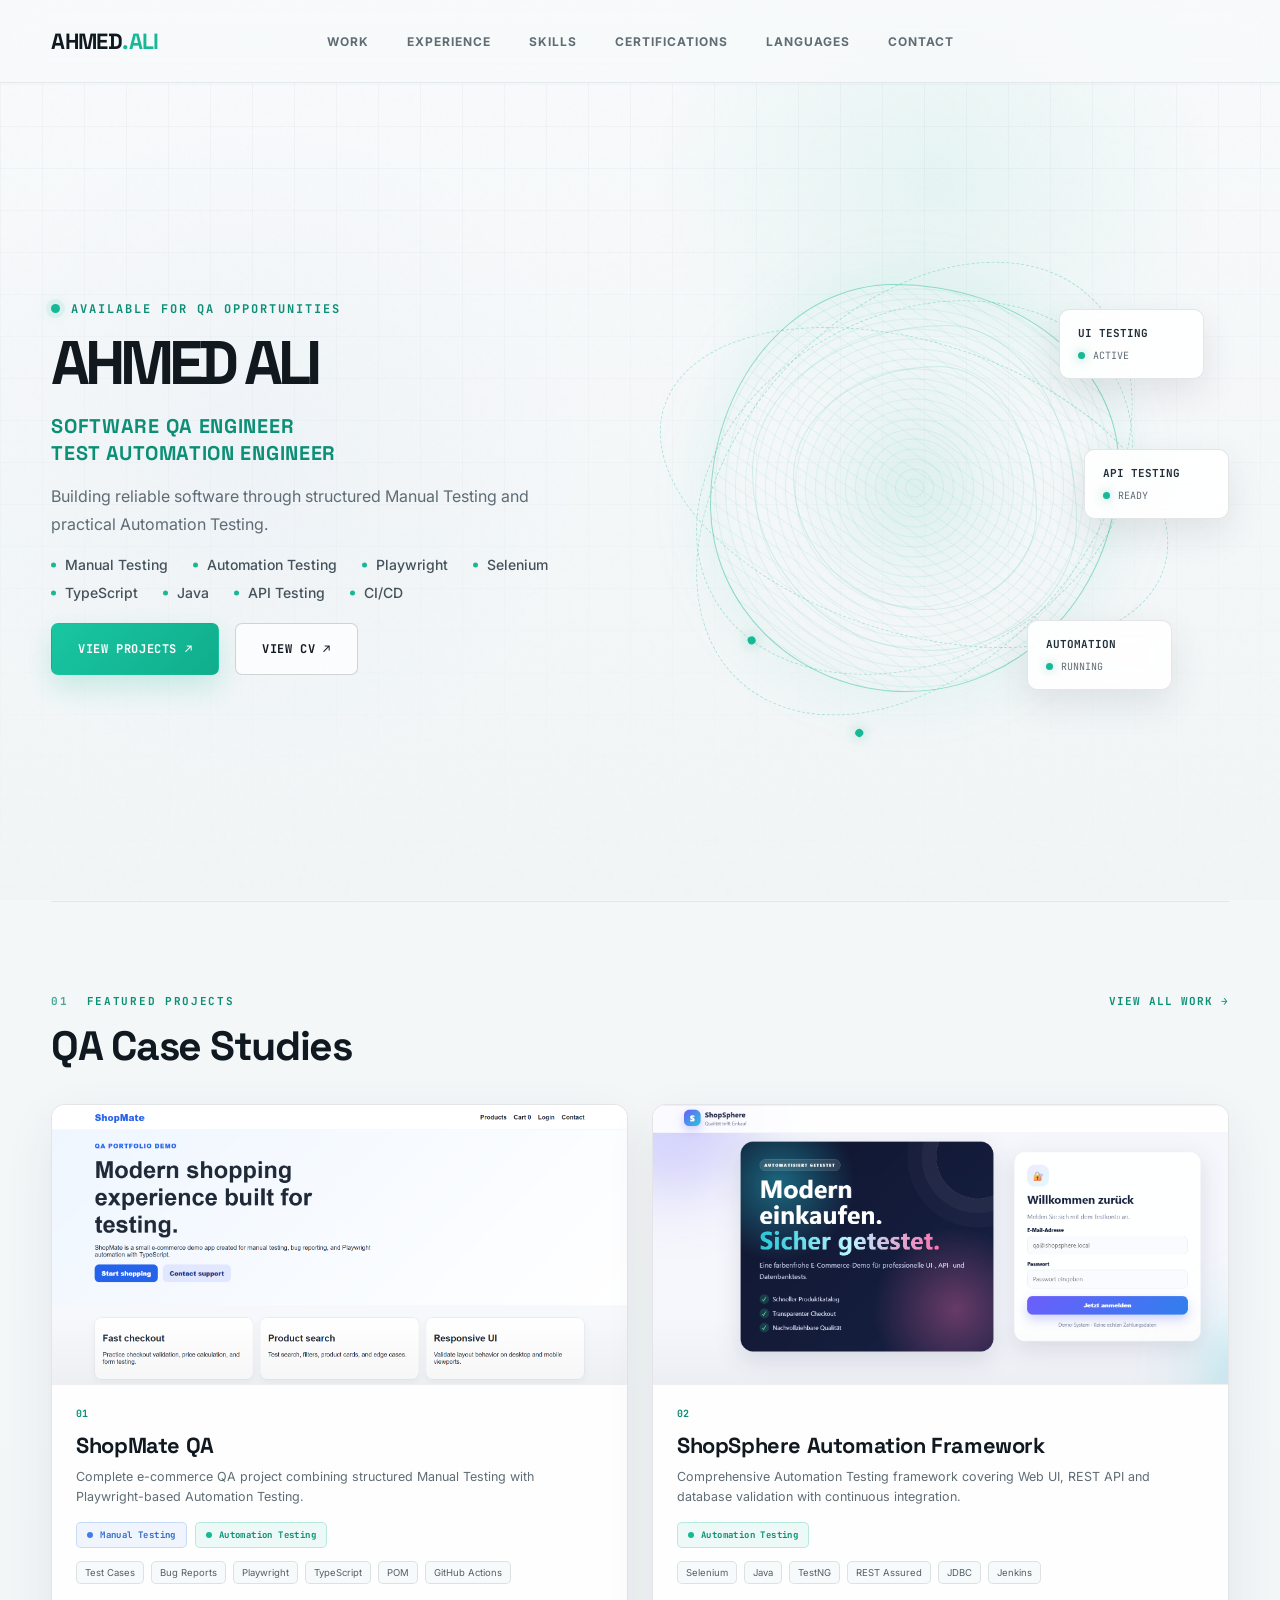
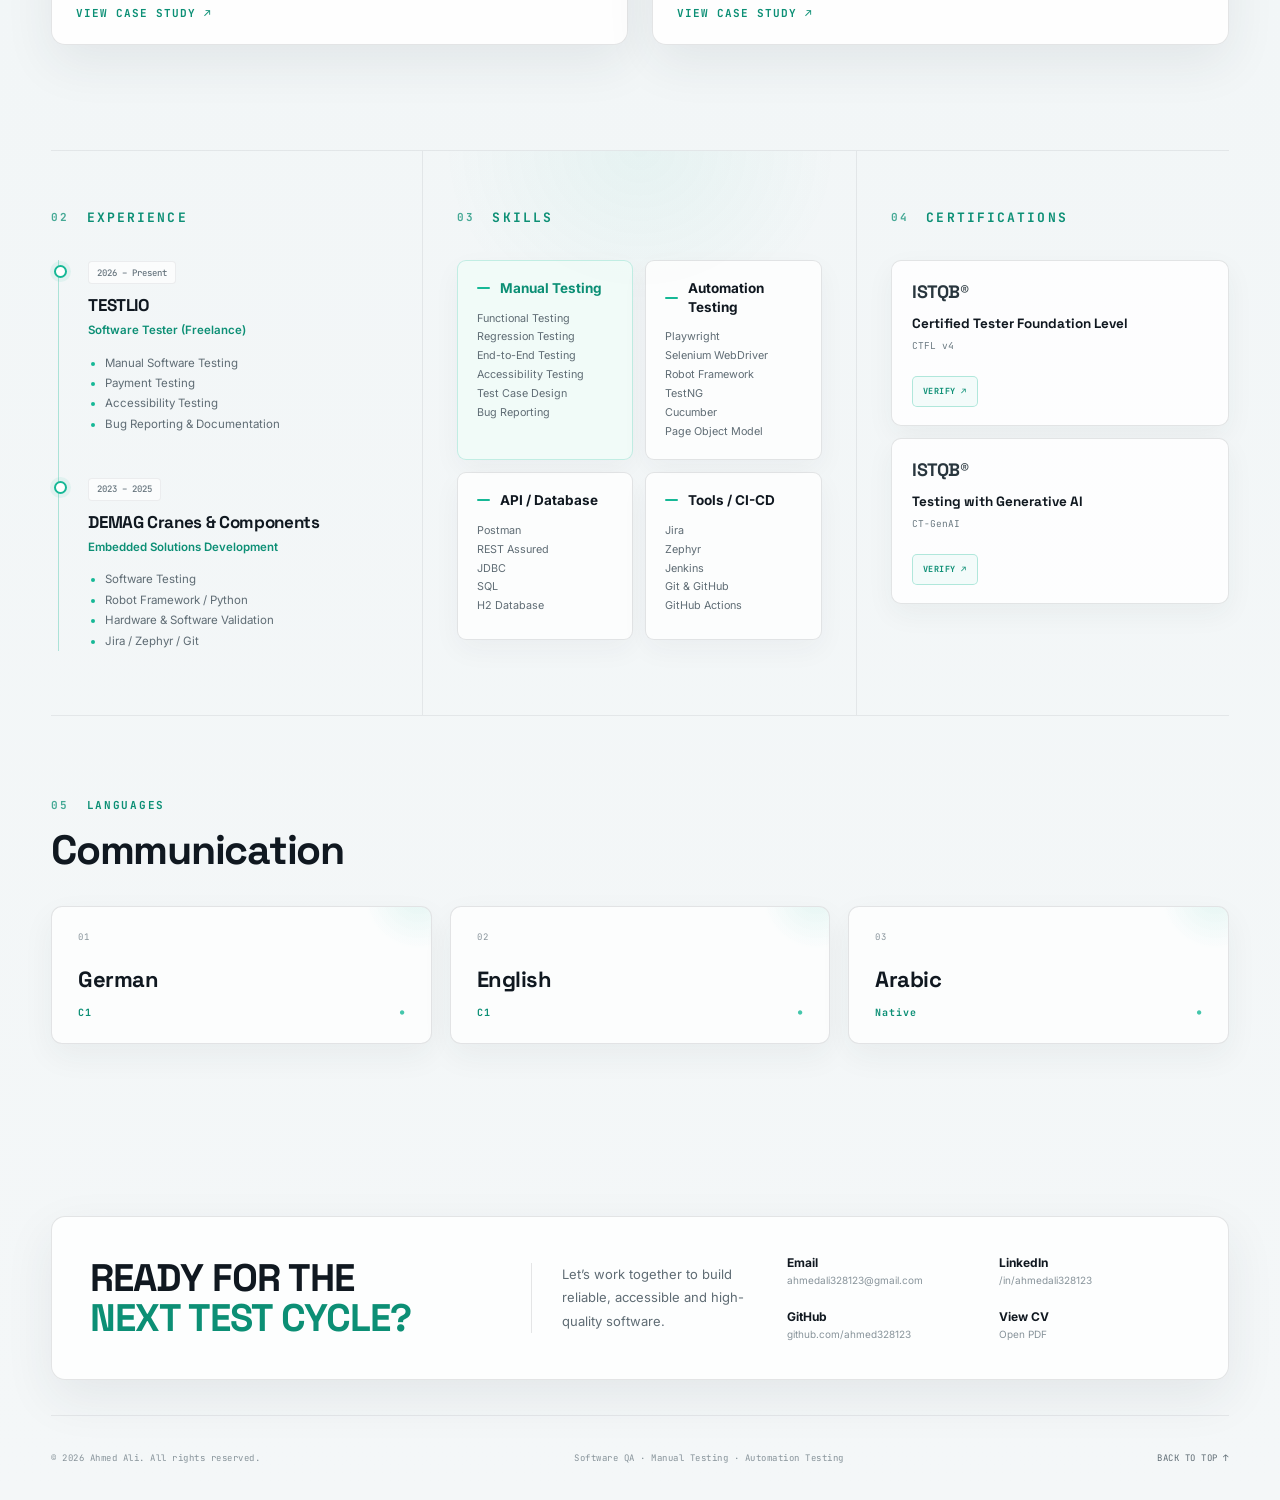
==== commit 5a495517: "Enhance accessibility and update meta tags in index.html Added meta tags for color scheme and theme " ====
--- a/index.html
+++ b/index.html
@@ -8,6 +8,16 @@
   <meta
     name="viewport"
     content="width=device-width, initial-scale=1.0"
+  />
+
+  <meta
+    name="color-scheme"
+    content="light"
+  />
+
+  <meta
+    name="theme-color"
+    content="#f3f7f7"
   />
 
   <title>
@@ -34,16 +44,16 @@
   />
 
   <link
-    href="https://fonts.googleapis.com/css2?family=Inter:wght@400;500;600;700;800&family=JetBrains+Mono:wght@400;500;700&family=Space+Grotesk:wght@500;700&display=swap"
+    href="https://fonts.googleapis.com/css2?family=Inter:wght@400;500;600;700;800&family=JetBrains+Mono:wght@400;500;600;700&family=Space+Grotesk:wght@500;600;700&display=swap"
     rel="stylesheet"
   />
 
 
-  <!-- CSS — versioned to prevent old cached dark CSS -->
+  <!-- CSS -->
 
   <link
     rel="stylesheet"
-    href="style.css?v=2"
+    href="./style.css?v=3"
   />
 
 </head>
@@ -56,14 +66,20 @@
        BACKGROUND
        ===================================================== -->
 
-  <div class="page-bg"></div>
-
-  <div class="noise"></div>
+  <div
+    class="page-bg"
+    aria-hidden="true"
+  ></div>
+
+  <div
+    class="noise"
+    aria-hidden="true"
+  ></div>
 
 
 
   <!-- =====================================================
-       NAVBAR
+       NAVIGATION
        ===================================================== -->
 
   <header class="navbar">
@@ -76,7 +92,7 @@
       <a
         href="#"
         class="logo"
-        aria-label="Back to top"
+        aria-label="Ahmed Ali — back to top"
       >
         AHMED<span>.ALI</span>
       </a>
@@ -85,7 +101,10 @@
 
       <!-- Navigation -->
 
-      <nav class="nav-links">
+      <nav
+        class="nav-links"
+        aria-label="Main navigation"
+      >
 
         <a href="#projects">
           Work
@@ -132,7 +151,10 @@
          HERO
          ===================================================== -->
 
-    <section class="hero container">
+    <section
+      class="hero container"
+      aria-labelledby="hero-title"
+    >
 
 
       <!-- Hero Left -->
@@ -142,7 +164,10 @@
 
         <p class="status">
 
-          <span class="dot"></span>
+          <span
+            class="dot"
+            aria-hidden="true"
+          ></span>
 
           AVAILABLE FOR QA OPPORTUNITIES
 
@@ -152,7 +177,10 @@
 
         <!-- Name -->
 
-        <h1 class="hero-title">
+        <h1
+          class="hero-title"
+          id="hero-title"
+        >
           AHMED ALI
         </h1>
 
@@ -183,7 +211,10 @@
 
         <!-- Technology Stack -->
 
-        <div class="hero-stack">
+        <div
+          class="hero-stack"
+          aria-label="Core technologies"
+        >
 
           <span>
             Manual Testing
@@ -251,10 +282,13 @@
 
       <!-- Hero Right -->
 
-      <div class="hero-right">
-
-
-        <!-- Animated Mesh -->
+      <div
+        class="hero-right"
+        aria-hidden="true"
+      >
+
+
+        <!-- Animated Technical Mesh -->
 
         <div class="mesh-wrap">
 
@@ -270,7 +304,7 @@
 
 
 
-        <!-- Testing Status Cards -->
+        <!-- QA Status Cards -->
 
         <div class="floating-card card-1">
 
@@ -389,7 +423,7 @@
 
             <img
               src="./assets/images/shopmate-cover.png"
-              alt="ShopMate QA project"
+              alt="ShopMate e-commerce QA project interface"
             />
 
           </div>
@@ -493,7 +527,7 @@
 
             <img
               src="./assets/images/shopsphere-cover.png"
-              alt="ShopSphere automation framework"
+              alt="ShopSphere Selenium Java automation framework interface"
             />
 
           </div>
@@ -766,7 +800,7 @@
 
 
 
-          <!-- Automation Testing -->
+          <!-- Automation -->
 
           <div class="skill-box">
 
@@ -807,7 +841,7 @@
 
 
 
-          <!-- Tools / CI-CD -->
+          <!-- Tools -->
 
           <div class="skill-box">
 
@@ -861,7 +895,7 @@
 
 
 
-        <!-- ISTQB CTFL -->
+        <!-- CTFL -->
 
         <div class="cert-card">
 
@@ -885,7 +919,7 @@
 
 
 
-        <!-- ISTQB CT-GenAI -->
+        <!-- CT GenAI -->
 
         <div class="cert-card">
 
@@ -1059,6 +1093,7 @@
       <div class="contact-links">
 
 
+
         <!-- Email -->
 
         <a
@@ -1168,9 +1203,11 @@
 
 
 
-  <!-- JavaScript -->
-
-  <script src="script.js?v=2"></script>
+  <!-- =====================================================
+       JAVASCRIPT
+       ===================================================== -->
+
+  <script src="./script.js?v=3"></script>
 
 
 </body>
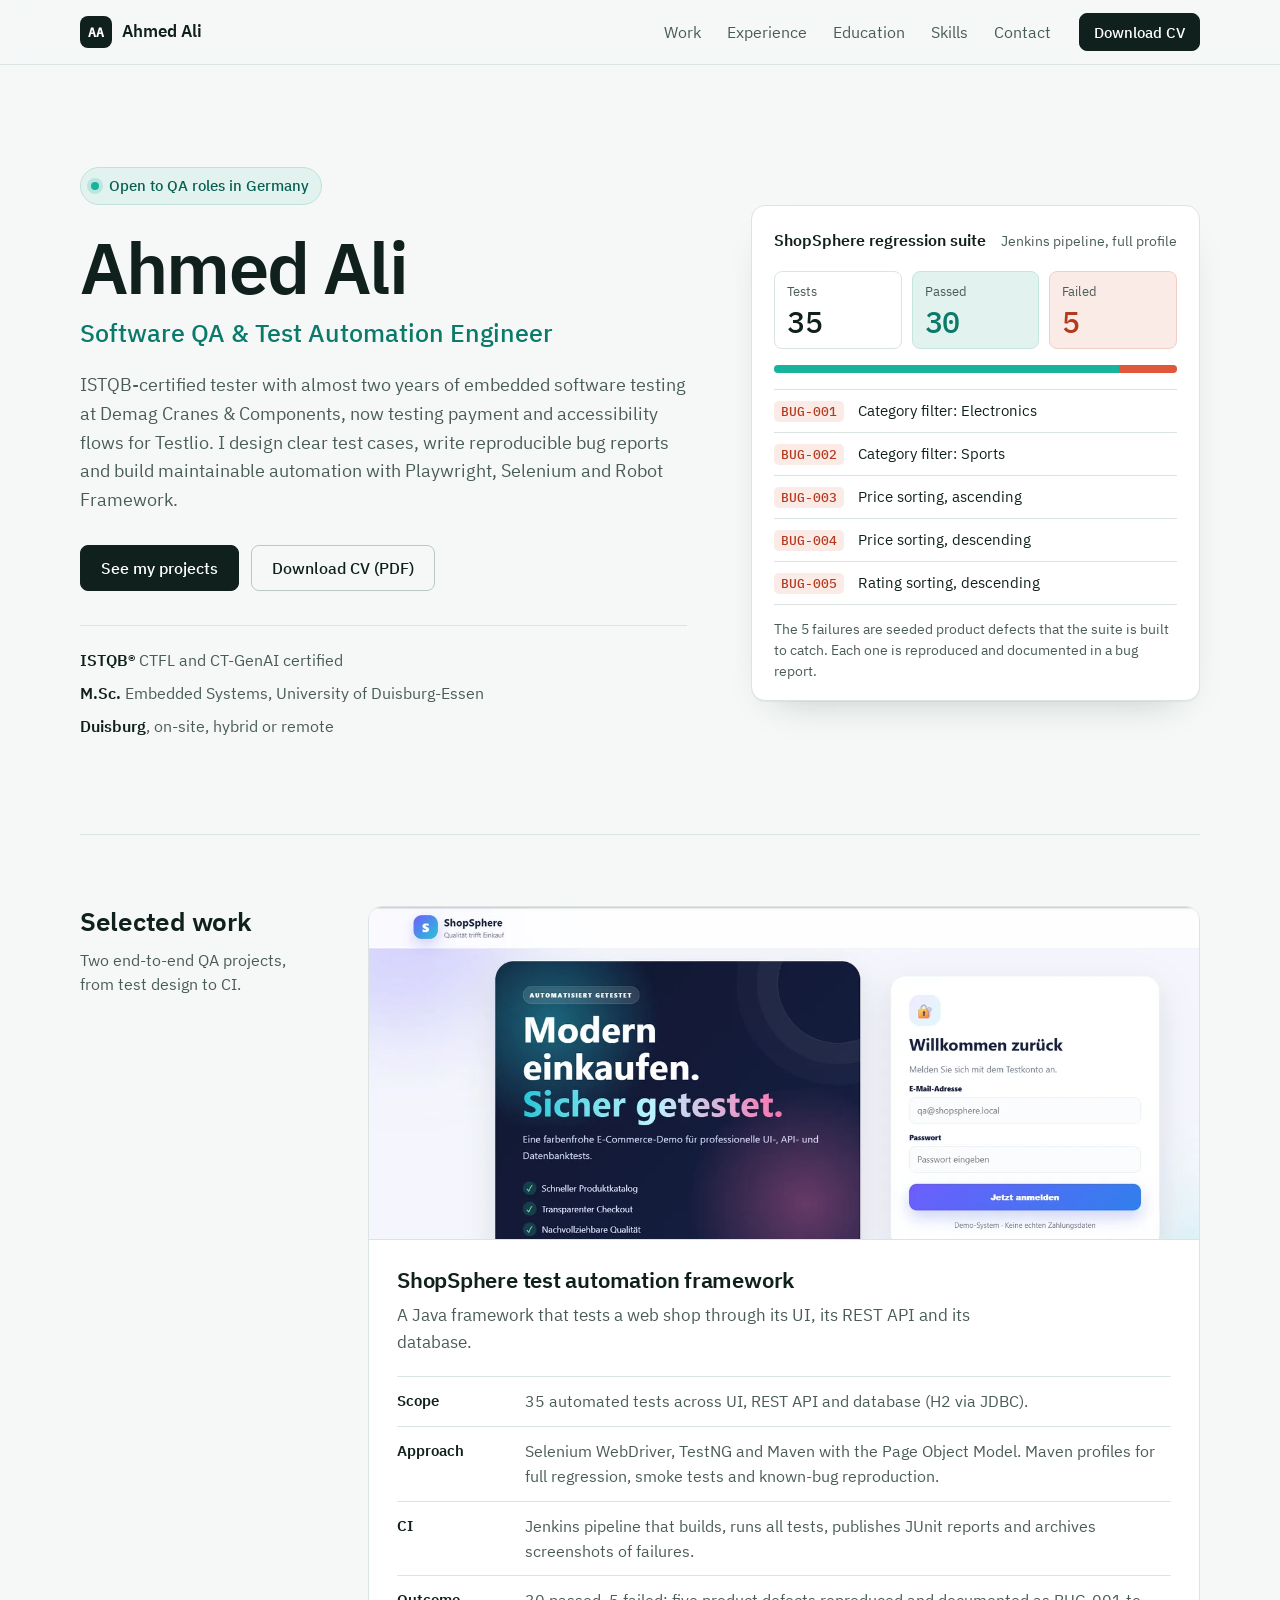
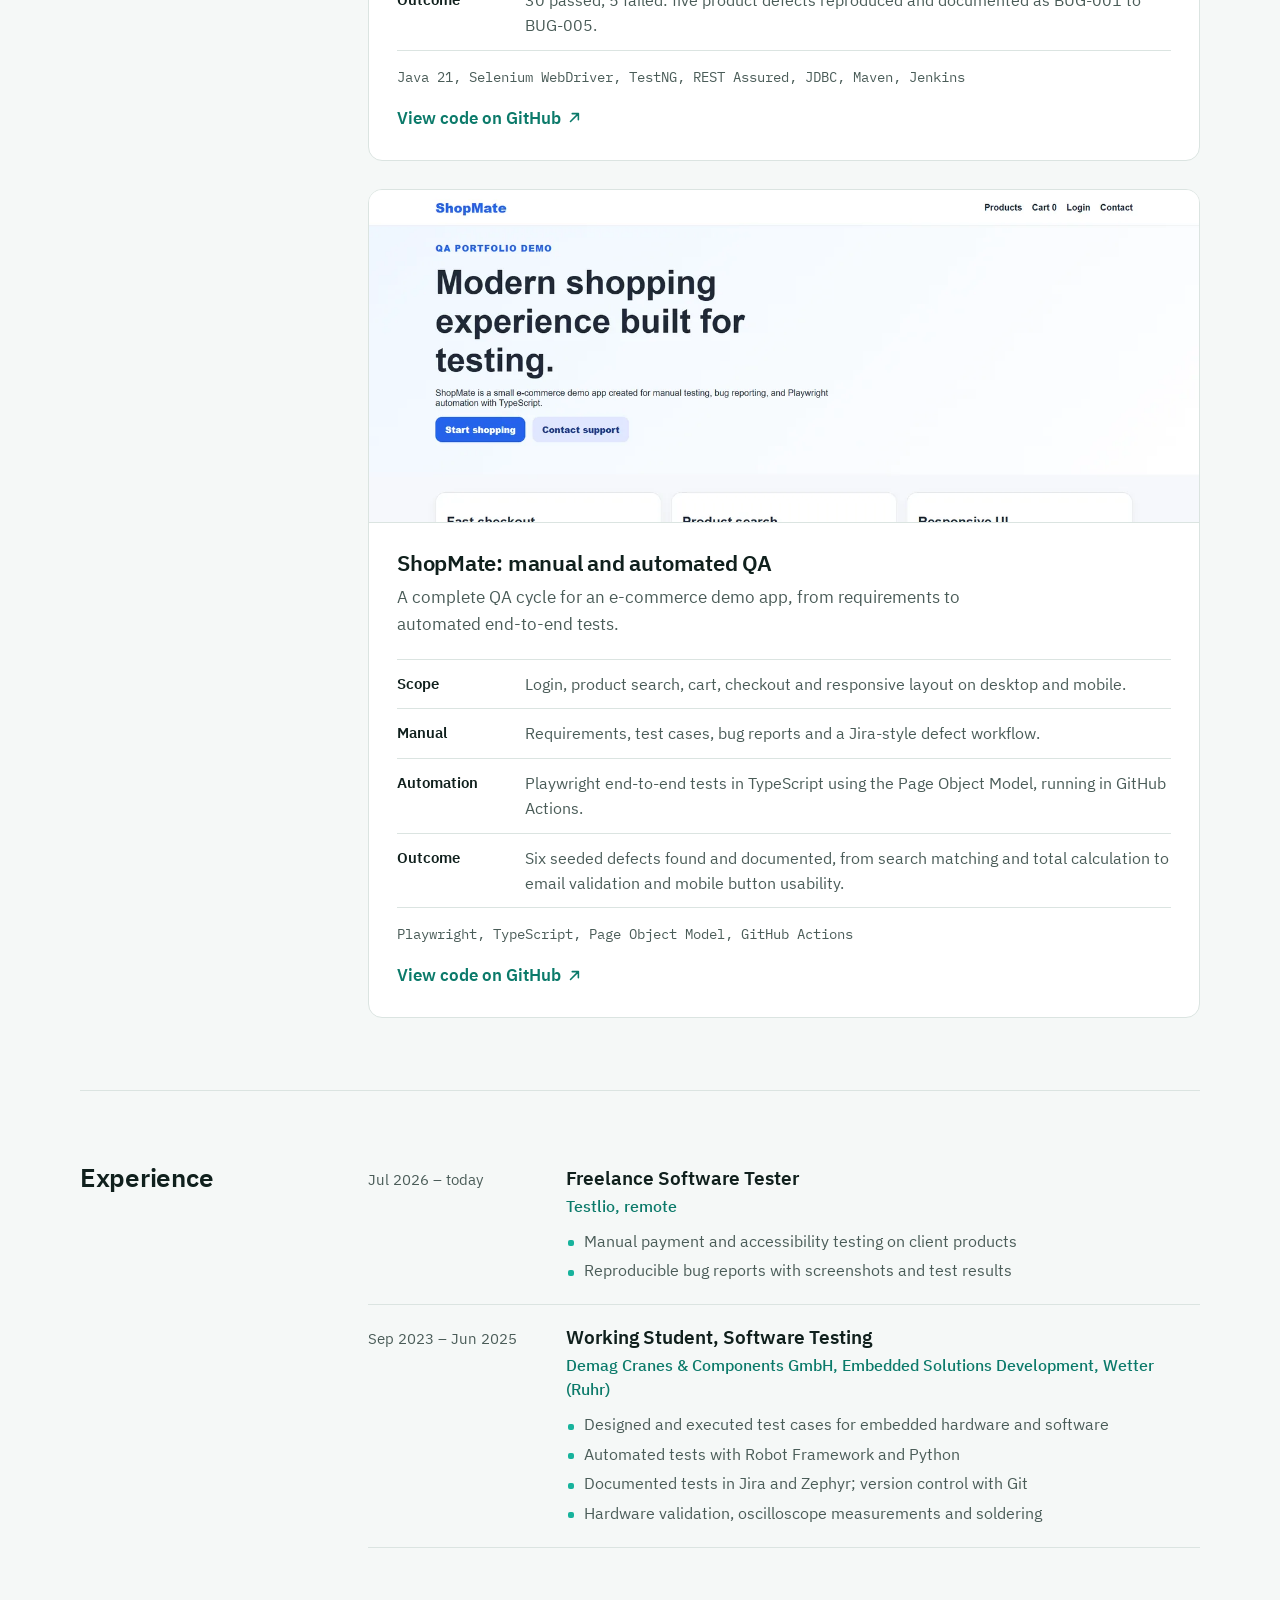
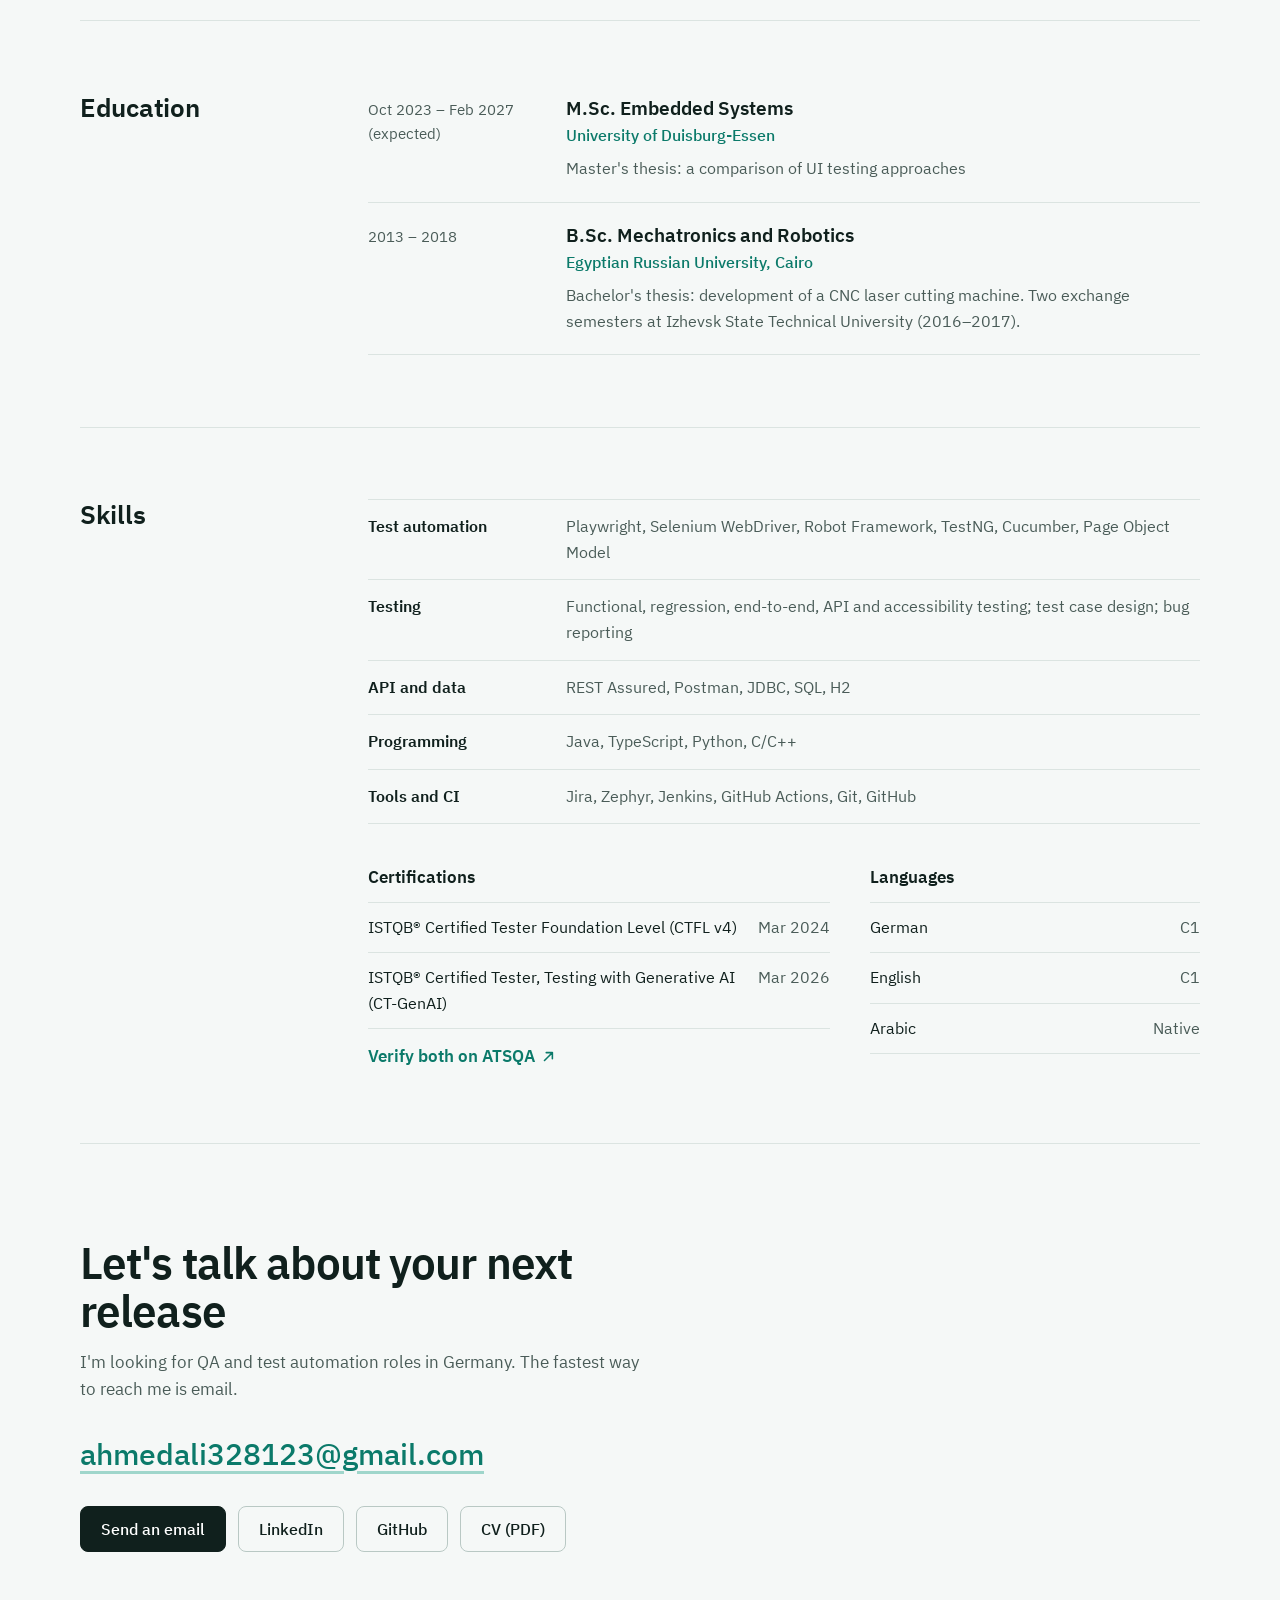
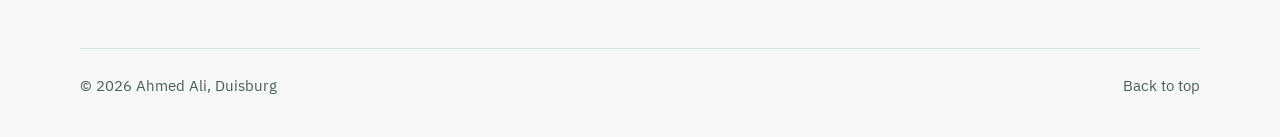
==== commit a1b054dd: "Redesign portfolio for a cleaner, more professional look - Hero now shows a real ShopSphere test run" ====
--- a/index.html
+++ b/index.html
@@ -1,1215 +1,285 @@
 <!DOCTYPE html>
 <html lang="en">
-
 <head>
-
-  <meta charset="UTF-8" />
-
-  <meta
-    name="viewport"
-    content="width=device-width, initial-scale=1.0"
-  />
-
-  <meta
-    name="color-scheme"
-    content="light"
-  />
-
-  <meta
-    name="theme-color"
-    content="#f3f7f7"
-  />
-
-  <title>
-    Ahmed Ali | Software QA Engineer
-  </title>
-
-  <meta
-    name="description"
-    content="Ahmed Ali - Software QA Engineer specializing in Manual Testing, Automation Testing, Playwright, Selenium, Java, TypeScript, API Testing and CI/CD."
-  />
-
-
-  <!-- Google Fonts -->
-
-  <link
-    rel="preconnect"
-    href="https://fonts.googleapis.com"
-  />
-
-  <link
-    rel="preconnect"
-    href="https://fonts.gstatic.com"
-    crossorigin
-  />
-
-  <link
-    href="https://fonts.googleapis.com/css2?family=Inter:wght@400;500;600;700;800&family=JetBrains+Mono:wght@400;500;600;700&family=Space+Grotesk:wght@500;600;700&display=swap"
-    rel="stylesheet"
-  />
-
-
-  <!-- CSS -->
-
-  <link
-    rel="stylesheet"
-    href="./style.css?v=3"
-  />
-
+  <meta charset="UTF-8">
+  <meta name="viewport" content="width=device-width, initial-scale=1">
+  <title>Ahmed Ali – Software QA &amp; Test Automation Engineer</title>
+  <meta name="description" content="ISTQB-certified Software QA and Test Automation Engineer in Duisburg, Germany. Playwright, Selenium, Robot Framework, Java, TypeScript, API testing and CI pipelines.">
+  <meta name="theme-color" content="#f5f8f7">
+  <link rel="canonical" href="https://ahmed328123.github.io/ahmed-ali-portfolio/">
+  <link rel="icon" href="./assets/favicon.svg" type="image/svg+xml">
+
+  <!-- Link previews (LinkedIn, WhatsApp, Slack, email) -->
+  <meta property="og:type" content="profile">
+  <meta property="og:title" content="Ahmed Ali – Software QA & Test Automation Engineer">
+  <meta property="og:description" content="Test automation with Playwright, Selenium and Robot Framework. ISTQB CTFL & CT-GenAI. Open to QA roles in Germany.">
+  <meta property="og:url" content="https://ahmed328123.github.io/ahmed-ali-portfolio/">
+  <meta property="og:image" content="https://ahmed328123.github.io/ahmed-ali-portfolio/assets/og-image.png">
+  <meta property="og:image:width" content="1200">
+  <meta property="og:image:height" content="630">
+  <meta property="og:image:alt" content="Ahmed Ali – Software QA and Test Automation Engineer">
+  <meta name="twitter:card" content="summary_large_image">
+
+  <!-- Fonts are self-hosted (no requests to Google servers) -->
+  <link rel="preload" href="./assets/fonts/IBMPlexSans-Regular-Latin1.woff2" as="font" type="font/woff2" crossorigin>
+  <link rel="preload" href="./assets/fonts/IBMPlexSans-SemiBold-Latin1.woff2" as="font" type="font/woff2" crossorigin>
+  <link rel="stylesheet" href="./style.css?v=4">
+
+  <script type="application/ld+json">
+  {
+    "@context": "https://schema.org",
+    "@type": "Person",
+    "name": "Ahmed Ali",
+    "jobTitle": "Software QA Engineer, Test Automation Engineer",
+    "url": "https://ahmed328123.github.io/ahmed-ali-portfolio/",
+    "email": "mailto:ahmedali328123@gmail.com",
+    "address": { "@type": "PostalAddress", "addressLocality": "Duisburg", "addressCountry": "DE" },
+    "alumniOf": [
+      { "@type": "CollegeOrUniversity", "name": "University of Duisburg-Essen" },
+      { "@type": "CollegeOrUniversity", "name": "Egyptian Russian University" }
+    ],
+    "knowsAbout": ["Software Testing", "Test Automation", "Playwright", "Selenium WebDriver", "Robot Framework", "API Testing", "Java", "TypeScript", "Python"],
+    "sameAs": [
+      "https://www.linkedin.com/in/ahmedali328123/",
+      "https://github.com/ahmed328123"
+    ]
+  }
+  </script>
 </head>
 
-
 <body>
-
-
-  <!-- =====================================================
-       BACKGROUND
-       ===================================================== -->
-
-  <div
-    class="page-bg"
-    aria-hidden="true"
-  ></div>
-
-  <div
-    class="noise"
-    aria-hidden="true"
-  ></div>
-
-
-
-  <!-- =====================================================
-       NAVIGATION
-       ===================================================== -->
-
-  <header class="navbar">
-
-    <div class="container nav-inner">
-
-
-      <!-- Logo -->
-
-      <a
-        href="#"
-        class="logo"
-        aria-label="Ahmed Ali — back to top"
-      >
-        AHMED<span>.ALI</span>
+  <a class="skip-link" href="#main">Skip to content</a>
+
+  <header class="site-header">
+    <div class="wrap header-inner">
+      <a class="brand" href="#top" aria-label="Ahmed Ali, back to top">
+        <span class="brand-mark" aria-hidden="true">AA</span>
+        <span class="brand-name">Ahmed Ali</span>
       </a>
-
-
-
-      <!-- Navigation -->
-
-      <nav
-        class="nav-links"
-        aria-label="Main navigation"
-      >
-
-        <a href="#projects">
-          Work
-        </a>
-
-        <a href="#experience">
-          Experience
-        </a>
-
-        <a href="#skills">
-          Skills
-        </a>
-
-        <a href="#certifications">
-          Certifications
-        </a>
-
-        <a href="#languages">
-          Languages
-        </a>
-
-        <a href="#contact">
-          Contact
-        </a>
-
+      <nav class="site-nav" aria-label="Sections">
+        <a href="#work">Work</a>
+        <a href="#experience">Experience</a>
+        <a href="#education">Education</a>
+        <a href="#skills">Skills</a>
+        <a href="#contact">Contact</a>
       </nav>
-
-
+      <a class="btn btn-small" href="./assets/cv-en.pdf" target="_blank" rel="noopener">Download CV</a>
     </div>
-
   </header>
 
-
-
-  <!-- =====================================================
-       MAIN
-       ===================================================== -->
-
-  <main>
-
-
-
-    <!-- =====================================================
-         HERO
-         ===================================================== -->
-
-    <section
-      class="hero container"
-      aria-labelledby="hero-title"
-    >
-
-
-      <!-- Hero Left -->
-
-      <div class="hero-left">
-
-
-        <p class="status">
-
-          <span
-            class="dot"
-            aria-hidden="true"
-          ></span>
-
-          AVAILABLE FOR QA OPPORTUNITIES
-
+  <main id="main">
+
+    <!-- Intro -->
+    <section class="hero wrap" id="top" aria-labelledby="hero-name">
+      <div class="hero-copy">
+        <p class="availability"><span class="pulse" aria-hidden="true"></span>Open to QA roles in Germany</p>
+        <h1 id="hero-name">Ahmed Ali</h1>
+        <p class="hero-role">Software QA &amp; Test Automation Engineer</p>
+        <p class="hero-summary">
+          ISTQB-certified tester with almost two years of embedded software testing at
+          Demag Cranes &amp; Components, now testing payment and accessibility flows for Testlio.
+          I design clear test cases, write reproducible bug reports and build maintainable
+          automation with Playwright, Selenium and Robot Framework.
         </p>
-
-
-
-        <!-- Name -->
-
-        <h1
-          class="hero-title"
-          id="hero-title"
-        >
-          AHMED ALI
-        </h1>
-
-
-
-        <!-- Job Titles -->
-
-        <h2 class="hero-subtitle">
-
-          SOFTWARE QA ENGINEER<br />
-
-          TEST AUTOMATION ENGINEER
-
-        </h2>
-
-
-
-        <!-- Description -->
-
-        <p class="hero-text">
-
-          Building reliable software through structured
-          Manual Testing and practical Automation Testing.
-
-        </p>
-
-
-
-        <!-- Technology Stack -->
-
-        <div
-          class="hero-stack"
-          aria-label="Core technologies"
-        >
-
-          <span>
-            Manual Testing
-          </span>
-
-          <span>
-            Automation Testing
-          </span>
-
-          <span>
-            Playwright
-          </span>
-
-          <span>
-            Selenium
-          </span>
-
-          <span>
-            TypeScript
-          </span>
-
-          <span>
-            Java
-          </span>
-
-          <span>
-            API Testing
-          </span>
-
-          <span>
-            CI/CD
-          </span>
-
-        </div>
-
-
-
-        <!-- Hero Actions -->
-
         <div class="hero-actions">
-
-          <a
-            href="#projects"
-            class="btn btn-primary"
-          >
-            VIEW PROJECTS ↗
+          <a class="btn" href="#work">See my projects</a>
+          <a class="btn btn-ghost" href="./assets/cv-en.pdf" target="_blank" rel="noopener">Download CV (PDF)</a>
+        </div>
+        <ul class="hero-facts">
+          <li><strong>ISTQB®</strong> CTFL and CT-GenAI certified</li>
+          <li><strong>M.Sc.</strong> Embedded Systems, University of Duisburg-Essen</li>
+          <li><strong>Duisburg</strong>, on-site, hybrid or remote</li>
+        </ul>
+      </div>
+
+      <!-- Signature element: a real test run from the ShopSphere project -->
+      <figure class="run-report" aria-labelledby="run-title">
+        <div class="run-head">
+          <p class="run-title" id="run-title">ShopSphere regression suite</p>
+          <p class="run-meta">Jenkins pipeline, full profile</p>
+        </div>
+        <dl class="run-totals">
+          <div><dt>Tests</dt><dd>35</dd></div>
+          <div class="is-pass"><dt>Passed</dt><dd>30</dd></div>
+          <div class="is-fail"><dt>Failed</dt><dd>5</dd></div>
+        </dl>
+        <div class="run-bar" role="img" aria-label="30 of 35 tests passed, 5 failed">
+          <span class="run-bar-pass"></span><span class="run-bar-fail"></span>
+        </div>
+        <ol class="run-failures" aria-label="Failed tests, each linked to a bug report">
+          <li><code>BUG-001</code><span>Category filter: Electronics</span></li>
+          <li><code>BUG-002</code><span>Category filter: Sports</span></li>
+          <li><code>BUG-003</code><span>Price sorting, ascending</span></li>
+          <li><code>BUG-004</code><span>Price sorting, descending</span></li>
+          <li><code>BUG-005</code><span>Rating sorting, descending</span></li>
+        </ol>
+        <figcaption>
+          The 5 failures are seeded product defects that the suite is built to catch.
+          Each one is reproduced and documented in a bug report.
+        </figcaption>
+      </figure>
+    </section>
+
+    <!-- Projects -->
+    <section class="block wrap" id="work" aria-labelledby="work-title">
+      <div class="block-head">
+        <h2 id="work-title">Selected work</h2>
+        <p>Two end-to-end QA projects, from test design to CI.</p>
+      </div>
+
+      <div class="block-body">
+        <article class="case">
+          <a class="case-media" href="https://github.com/ahmed328123/shopsphere-selenium-java-automation" target="_blank" rel="noopener" tabindex="-1" aria-hidden="true">
+            <img src="./assets/images/shopsphere-cover.webp" width="1400" height="683" loading="lazy" decoding="async" alt="">
           </a>
-
-
-          <a
-            href="./assets/cv-en.pdf"
-            target="_blank"
-            rel="noopener noreferrer"
-            class="btn btn-secondary"
-          >
-            VIEW CV ↗
+          <div class="case-body">
+            <h3>ShopSphere test automation framework</h3>
+            <p class="case-lead">A Java framework that tests a web shop through its UI, its REST API and its database.</p>
+            <dl class="case-facts">
+              <div><dt>Scope</dt><dd>35 automated tests across UI, REST API and database (H2 via JDBC).</dd></div>
+              <div><dt>Approach</dt><dd>Selenium WebDriver, TestNG and Maven with the Page Object Model. Maven profiles for full regression, smoke tests and known-bug reproduction.</dd></div>
+              <div><dt>CI</dt><dd>Jenkins pipeline that builds, runs all tests, publishes JUnit reports and archives screenshots of failures.</dd></div>
+              <div><dt>Outcome</dt><dd>30 passed, 5 failed: five product defects reproduced and documented as <span class="nowrap">BUG-001</span> to <span class="nowrap">BUG-005</span>.</dd></div>
+            </dl>
+            <p class="case-stack">Java 21, Selenium WebDriver, TestNG, REST Assured, JDBC, Maven, Jenkins</p>
+            <a class="ext-link" href="https://github.com/ahmed328123/shopsphere-selenium-java-automation" target="_blank" rel="noopener">View code on GitHub<svg aria-hidden="true" viewBox="0 0 16 16"><path d="M6 3h7v7M13 3 4 12"/></svg></a>
+          </div>
+        </article>
+
+        <article class="case">
+          <a class="case-media" href="https://github.com/ahmed328123/shopmate-qa-playwright-typescript" target="_blank" rel="noopener" tabindex="-1" aria-hidden="true">
+            <img src="./assets/images/shopmate-cover.webp" width="1400" height="670" loading="lazy" decoding="async" alt="">
           </a>
-
-        </div>
-
-
-      </div>
-
-
-
-      <!-- Hero Right -->
-
-      <div
-        class="hero-right"
-        aria-hidden="true"
-      >
-
-
-        <!-- Animated Technical Mesh -->
-
-        <div class="mesh-wrap">
-
-          <div class="mesh-core"></div>
-
-          <div class="orbit orbit-1"></div>
-
-          <div class="orbit orbit-2"></div>
-
-          <div class="orbit orbit-3"></div>
-
-        </div>
-
-
-
-        <!-- QA Status Cards -->
-
-        <div class="floating-card card-1">
-
-          <p>
-            UI TESTING
-          </p>
-
-          <span>
-
-            <i></i>
-
-            ACTIVE
-
-          </span>
-
-        </div>
-
-
-        <div class="floating-card card-2">
-
-          <p>
-            API TESTING
-          </p>
-
-          <span>
-
-            <i></i>
-
-            READY
-
-          </span>
-
-        </div>
-
-
-        <div class="floating-card card-3">
-
-          <p>
-            AUTOMATION
-          </p>
-
-          <span>
-
-            <i></i>
-
-            RUNNING
-
-          </span>
-
-        </div>
-
-
-      </div>
-
-
-    </section>
-
-
-
-    <!-- =====================================================
-         PROJECTS
-         ===================================================== -->
-
-    <section
-      id="projects"
-      class="section container"
-    >
-
-
-      <div class="section-top">
-
-        <div>
-
-          <p class="section-number">
-            01
-          </p>
-
-          <p class="section-label">
-            FEATURED PROJECTS
-          </p>
-
-        </div>
-
-
-        <a
-          href="https://github.com/ahmed328123"
-          target="_blank"
-          rel="noopener noreferrer"
-          class="section-link"
-        >
-          VIEW ALL WORK →
-        </a>
-
-      </div>
-
-
-
-      <h2 class="section-title">
-        QA Case Studies
-      </h2>
-
-
-
-      <div class="projects-grid">
-
-
-
-        <!-- =================================================
-             SHOPMATE
-             ================================================= -->
-
-        <article class="project-card">
-
-
-          <div class="project-image">
-
-            <img
-              src="./assets/images/shopmate-cover.png"
-              alt="ShopMate e-commerce QA project interface"
-            />
-
-          </div>
-
-
-
-          <div class="project-content">
-
-
-            <span class="project-index">
-              01
-            </span>
-
-
-            <h3>
-              ShopMate QA
-            </h3>
-
-
-            <p>
-              Complete e-commerce QA project combining
-              structured Manual Testing with Playwright-based
-              Automation Testing.
-            </p>
-
-
-
-            <!-- Testing Types -->
-
-            <div class="testing-types">
-
-              <span class="testing-type manual">
-                Manual Testing
-              </span>
-
-              <span class="testing-type automation">
-                Automation Testing
-              </span>
-
-            </div>
-
-
-
-            <!-- Technologies -->
-
-            <div class="tags">
-
-              <span>
-                Test Cases
-              </span>
-
-              <span>
-                Bug Reports
-              </span>
-
-              <span>
-                Playwright
-              </span>
-
-              <span>
-                TypeScript
-              </span>
-
-              <span>
-                POM
-              </span>
-
-              <span>
-                GitHub Actions
-              </span>
-
-            </div>
-
-
-
-            <a
-              href="https://github.com/ahmed328123/shopmate-qa-playwright-typescript"
-              target="_blank"
-              rel="noopener noreferrer"
-              class="project-link"
-            >
-              VIEW CASE STUDY ↗
-            </a>
-
-
-          </div>
-
-
+          <div class="case-body">
+            <h3>ShopMate: manual and automated QA</h3>
+            <p class="case-lead">A complete QA cycle for an e-commerce demo app, from requirements to automated end-to-end tests.</p>
+            <dl class="case-facts">
+              <div><dt>Scope</dt><dd>Login, product search, cart, checkout and responsive layout on desktop and mobile.</dd></div>
+              <div><dt>Manual</dt><dd>Requirements, test cases, bug reports and a Jira-style defect workflow.</dd></div>
+              <div><dt>Automation</dt><dd>Playwright end-to-end tests in TypeScript using the Page Object Model, running in GitHub Actions.</dd></div>
+              <div><dt>Outcome</dt><dd>Six seeded defects found and documented, from search matching and total calculation to email validation and mobile button usability.</dd></div>
+            </dl>
+            <p class="case-stack">Playwright, TypeScript, Page Object Model, GitHub Actions</p>
+            <a class="ext-link" href="https://github.com/ahmed328123/shopmate-qa-playwright-typescript" target="_blank" rel="noopener">View code on GitHub<svg aria-hidden="true" viewBox="0 0 16 16"><path d="M6 3h7v7M13 3 4 12"/></svg></a>
+          </div>
         </article>
-
-
-
-        <!-- =================================================
-             SHOPSPHERE
-             ================================================= -->
-
-        <article class="project-card">
-
-
-          <div class="project-image">
-
-            <img
-              src="./assets/images/shopsphere-cover.png"
-              alt="ShopSphere Selenium Java automation framework interface"
-            />
-
-          </div>
-
-
-
-          <div class="project-content">
-
-
-            <span class="project-index">
-              02
-            </span>
-
-
-            <h3>
-              ShopSphere Automation Framework
-            </h3>
-
-
-            <p>
-              Comprehensive Automation Testing framework
-              covering Web UI, REST API and database validation
-              with continuous integration.
-            </p>
-
-
-
-            <!-- Testing Type -->
-
-            <div class="testing-types">
-
-              <span class="testing-type automation">
-                Automation Testing
-              </span>
-
-            </div>
-
-
-
-            <!-- Technologies -->
-
-            <div class="tags">
-
-              <span>
-                Selenium
-              </span>
-
-              <span>
-                Java
-              </span>
-
-              <span>
-                TestNG
-              </span>
-
-              <span>
-                REST Assured
-              </span>
-
-              <span>
-                JDBC
-              </span>
-
-              <span>
-                Jenkins
-              </span>
-
-            </div>
-
-
-
-            <a
-              href="https://github.com/ahmed328123/shopsphere-selenium-java-automation"
-              target="_blank"
-              rel="noopener noreferrer"
-              class="project-link"
-            >
-              VIEW CASE STUDY ↗
-            </a>
-
-
-          </div>
-
-
-        </article>
-
-
-      </div>
-
-
-    </section>
-
-
-
-    <!-- =====================================================
-         EXPERIENCE / SKILLS / CERTIFICATIONS
-         ===================================================== -->
-
-    <section class="section container info-grid">
-
-
-
-      <!-- ===================================================
-           EXPERIENCE
-           =================================================== -->
-
-      <div
-        id="experience"
-        class="info-column"
-      >
-
-
-        <div class="section-top mini">
-
+      </div>
+    </section>
+
+    <!-- Experience -->
+    <section class="block wrap" id="experience" aria-labelledby="exp-title">
+      <div class="block-head">
+        <h2 id="exp-title">Experience</h2>
+      </div>
+      <div class="block-body">
+        <ol class="entries">
+          <li class="entry">
+            <p class="entry-date"><time datetime="2026-07">Jul 2026</time> – today</p>
+            <div>
+              <h3>Freelance Software Tester</h3>
+              <p class="entry-org">Testlio, remote</p>
+              <ul>
+                <li>Manual payment and accessibility testing on client products</li>
+                <li>Reproducible bug reports with screenshots and test results</li>
+              </ul>
+            </div>
+          </li>
+          <li class="entry">
+            <p class="entry-date"><time datetime="2023-09">Sep 2023</time> – <time datetime="2025-06">Jun 2025</time></p>
+            <div>
+              <h3>Working Student, Software Testing</h3>
+              <p class="entry-org">Demag Cranes &amp; Components GmbH, Embedded Solutions Development, Wetter (Ruhr)</p>
+              <ul>
+                <li>Designed and executed test cases for embedded hardware and software</li>
+                <li>Automated tests with Robot Framework and Python</li>
+                <li>Documented tests in Jira and Zephyr; version control with Git</li>
+                <li>Hardware validation, oscilloscope measurements and soldering</li>
+              </ul>
+            </div>
+          </li>
+        </ol>
+      </div>
+    </section>
+
+    <!-- Education -->
+    <section class="block wrap" id="education" aria-labelledby="edu-title">
+      <div class="block-head">
+        <h2 id="edu-title">Education</h2>
+      </div>
+      <div class="block-body">
+        <ol class="entries">
+          <li class="entry">
+            <p class="entry-date"><time datetime="2023-10">Oct 2023</time> – Feb 2027 (expected)</p>
+            <div>
+              <h3>M.Sc. Embedded Systems</h3>
+              <p class="entry-org">University of Duisburg-Essen</p>
+              <p class="entry-note">Master's thesis: a comparison of UI testing approaches</p>
+            </div>
+          </li>
+          <li class="entry">
+            <p class="entry-date">2013 – 2018</p>
+            <div>
+              <h3>B.Sc. Mechatronics and Robotics</h3>
+              <p class="entry-org">Egyptian Russian University, Cairo</p>
+              <p class="entry-note">Bachelor's thesis: development of a CNC laser cutting machine. Two exchange semesters at Izhevsk State Technical University (2016–2017).</p>
+            </div>
+          </li>
+        </ol>
+      </div>
+    </section>
+
+    <!-- Skills -->
+    <section class="block wrap" id="skills" aria-labelledby="skills-title">
+      <div class="block-head">
+        <h2 id="skills-title">Skills</h2>
+      </div>
+      <div class="block-body">
+        <dl class="skills">
+          <div><dt>Test automation</dt><dd>Playwright, Selenium WebDriver, Robot Framework, TestNG, Cucumber, Page Object Model</dd></div>
+          <div><dt>Testing</dt><dd>Functional, regression, end-to-end, API and accessibility testing; test case design; bug reporting</dd></div>
+          <div><dt>API and data</dt><dd>REST Assured, Postman, JDBC, SQL, H2</dd></div>
+          <div><dt>Programming</dt><dd>Java, TypeScript, Python, C/C++</dd></div>
+          <div><dt>Tools and CI</dt><dd>Jira, Zephyr, Jenkins, GitHub Actions, Git, GitHub</dd></div>
+        </dl>
+
+        <div class="split">
           <div>
-
-            <p class="section-number">
-              02
-            </p>
-
-            <p class="section-label">
-              EXPERIENCE
-            </p>
-
-          </div>
-
-        </div>
-
-
-
-        <!-- Testlio -->
-
-        <div class="timeline-item">
-
-          <span class="time">
-            2026 – Present
-          </span>
-
-
-          <h3>
-            TESTLIO
-          </h3>
-
-
-          <p class="role">
-            Software Tester (Freelance)
-          </p>
-
-
-          <ul>
-
-            <li>
-              Manual Software Testing
-            </li>
-
-            <li>
-              Payment Testing
-            </li>
-
-            <li>
-              Accessibility Testing
-            </li>
-
-            <li>
-              Bug Reporting & Documentation
-            </li>
-
-          </ul>
-
-        </div>
-
-
-
-        <!-- Demag -->
-
-        <div class="timeline-item">
-
-          <span class="time">
-            2023 – 2025
-          </span>
-
-
-          <h3>
-            DEMAG Cranes & Components
-          </h3>
-
-
-          <p class="role">
-            Embedded Solutions Development
-          </p>
-
-
-          <ul>
-
-            <li>
-              Software Testing
-            </li>
-
-            <li>
-              Robot Framework / Python
-            </li>
-
-            <li>
-              Hardware & Software Validation
-            </li>
-
-            <li>
-              Jira / Zephyr / Git
-            </li>
-
-          </ul>
-
-        </div>
-
-
-      </div>
-
-
-
-      <!-- ===================================================
-           SKILLS
-           =================================================== -->
-
-      <div
-        id="skills"
-        class="info-column"
-      >
-
-
-        <div class="section-top mini">
-
+            <h3 class="sub-title">Certifications</h3>
+            <ul class="certs">
+              <li><span>ISTQB® Certified Tester Foundation Level (CTFL v4)</span><span class="muted">Mar 2024</span></li>
+              <li><span>ISTQB® Certified Tester, Testing with Generative AI (CT-GenAI)</span><span class="muted">Mar 2026</span></li>
+            </ul>
+            <a class="ext-link" href="https://atsqa.org/certified-testers/profile/50f4b5ab74a24242892d9b220a066ed3" target="_blank" rel="noopener">Verify both on ATSQA<svg aria-hidden="true" viewBox="0 0 16 16"><path d="M6 3h7v7M13 3 4 12"/></svg></a>
+          </div>
           <div>
-
-            <p class="section-number">
-              03
-            </p>
-
-            <p class="section-label">
-              SKILLS
-            </p>
-
-          </div>
-
-        </div>
-
-
-
-        <div class="skills-boxes">
-
-
-
-          <!-- Manual Testing -->
-
-          <div class="skill-box testing-focus">
-
-            <h3>
-              Manual Testing
-            </h3>
-
-            <p>
-              Functional Testing<br />
-              Regression Testing<br />
-              End-to-End Testing<br />
-              Accessibility Testing<br />
-              Test Case Design<br />
-              Bug Reporting
-            </p>
-
-          </div>
-
-
-
-          <!-- Automation -->
-
-          <div class="skill-box">
-
-            <h3>
-              Automation Testing
-            </h3>
-
-            <p>
-              Playwright<br />
-              Selenium WebDriver<br />
-              Robot Framework<br />
-              TestNG<br />
-              Cucumber<br />
-              Page Object Model
-            </p>
-
-          </div>
-
-
-
-          <!-- API / Database -->
-
-          <div class="skill-box">
-
-            <h3>
-              API / Database
-            </h3>
-
-            <p>
-              Postman<br />
-              REST Assured<br />
-              JDBC<br />
-              SQL<br />
-              H2 Database
-            </p>
-
-          </div>
-
-
-
-          <!-- Tools -->
-
-          <div class="skill-box">
-
-            <h3>
-              Tools / CI-CD
-            </h3>
-
-            <p>
-              Jira<br />
-              Zephyr<br />
-              Jenkins<br />
-              Git & GitHub<br />
-              GitHub Actions
-            </p>
-
-          </div>
-
-
-        </div>
-
-
-      </div>
-
-
-
-      <!-- ===================================================
-           CERTIFICATIONS
-           =================================================== -->
-
-      <div
-        id="certifications"
-        class="info-column"
-      >
-
-
-        <div class="section-top mini">
-
-          <div>
-
-            <p class="section-number">
-              04
-            </p>
-
-            <p class="section-label">
-              CERTIFICATIONS
-            </p>
-
-          </div>
-
-        </div>
-
-
-
-        <!-- CTFL -->
-
-        <div class="cert-card">
-
-          <h3>
-            Certified Tester Foundation Level
-          </h3>
-
-          <p>
-            CTFL v4
-          </p>
-
-          <a
-            href="https://atsqa.org/certified-testers/profile/50f4b5ab74a24242892d9b220a066ed3"
-            target="_blank"
-            rel="noopener noreferrer"
-          >
-            VERIFY ↗
-          </a>
-
-        </div>
-
-
-
-        <!-- CT GenAI -->
-
-        <div class="cert-card">
-
-          <h3>
-            Testing with Generative AI
-          </h3>
-
-          <p>
-            CT-GenAI
-          </p>
-
-          <a
-            href="https://atsqa.org/certified-testers/profile/50f4b5ab74a24242892d9b220a066ed3"
-            target="_blank"
-            rel="noopener noreferrer"
-          >
-            VERIFY ↗
-          </a>
-
-        </div>
-
-
-      </div>
-
-
-    </section>
-
-
-
-    <!-- =====================================================
-         LANGUAGES
-         ===================================================== -->
-
-    <section
-      id="languages"
-      class="section container languages-section"
-    >
-
-
-      <div class="section-top">
-
-        <div>
-
-          <p class="section-number">
-            05
-          </p>
-
-          <p class="section-label">
-            LANGUAGES
-          </p>
-
-        </div>
-
-      </div>
-
-
-
-      <h2 class="section-title">
-        Communication
-      </h2>
-
-
-
-      <div class="languages-grid">
-
-
-
-        <!-- German -->
-
-        <article class="language-card">
-
-          <span class="language-number">
-            01
-          </span>
-
-          <h3>
-            German
-          </h3>
-
-          <div class="language-level">
-            C1
-          </div>
-
-        </article>
-
-
-
-        <!-- English -->
-
-        <article class="language-card">
-
-          <span class="language-number">
-            02
-          </span>
-
-          <h3>
-            English
-          </h3>
-
-          <div class="language-level">
-            C1
-          </div>
-
-        </article>
-
-
-
-        <!-- Arabic -->
-
-        <article class="language-card">
-
-          <span class="language-number">
-            03
-          </span>
-
-          <h3>
-            Arabic
-          </h3>
-
-          <div class="language-level">
-            Native
-          </div>
-
-        </article>
-
-
-      </div>
-
-
-    </section>
-
-
-
-    <!-- =====================================================
-         CONTACT
-         ===================================================== -->
-
-    <section
-      id="contact"
-      class="section container contact-box"
-    >
-
-
-      <div class="contact-title">
-
-        <h2>
-
-          READY FOR THE<br />
-
-          <span>
-            NEXT TEST CYCLE?
-          </span>
-
-        </h2>
-
-      </div>
-
-
-
-      <div class="contact-text">
-
-        <p>
-          Let’s work together to build reliable,
-          accessible and high-quality software.
-        </p>
-
-      </div>
-
-
-
+            <h3 class="sub-title">Languages</h3>
+            <ul class="langs">
+              <li><span>German</span><span class="muted">C1</span></li>
+              <li><span>English</span><span class="muted">C1</span></li>
+              <li><span>Arabic</span><span class="muted">Native</span></li>
+            </ul>
+          </div>
+        </div>
+      </div>
+    </section>
+
+    <!-- Contact -->
+    <section class="contact wrap" id="contact" aria-labelledby="contact-title">
+      <h2 id="contact-title">Let's talk about your next release</h2>
+      <p>I'm looking for QA and test automation roles in Germany. The fastest way to reach me is email.</p>
+      <a class="contact-email" href="mailto:ahmedali328123@gmail.com">ahmedali328123@gmail.com</a>
       <div class="contact-links">
-
-
-
-        <!-- Email -->
-
-        <a
-          href="mailto:ahmedali328123@gmail.com"
-        >
-
-          Email
-
-          <br />
-
-          <span>
-            ahmedali328123@gmail.com
-          </span>
-
-        </a>
-
-
-
-        <!-- LinkedIn -->
-
-        <a
-          href="https://www.linkedin.com/in/ahmedali328123/"
-          target="_blank"
-          rel="noopener noreferrer"
-        >
-
-          LinkedIn
-
-          <br />
-
-          <span>
-            /in/ahmedali328123
-          </span>
-
-        </a>
-
-
-
-        <!-- GitHub -->
-
-        <a
-          href="https://github.com/ahmed328123"
-          target="_blank"
-          rel="noopener noreferrer"
-        >
-
-          GitHub
-
-          <br />
-
-          <span>
-            github.com/ahmed328123
-          </span>
-
-        </a>
-
-
-
-        <!-- CV -->
-
-        <a
-          href="./assets/cv-en.pdf"
-          target="_blank"
-          rel="noopener noreferrer"
-        >
-
-          View CV
-
-          <br />
-
-          <span>
-            Open PDF
-          </span>
-
-        </a>
-
-
-      </div>
-
-
-    </section>
-
-
+        <a class="btn" href="mailto:ahmedali328123@gmail.com">Send an email</a>
+        <a class="btn btn-ghost" href="https://www.linkedin.com/in/ahmedali328123/" target="_blank" rel="noopener">LinkedIn</a>
+        <a class="btn btn-ghost" href="https://github.com/ahmed328123" target="_blank" rel="noopener">GitHub</a>
+        <a class="btn btn-ghost" href="./assets/cv-en.pdf" target="_blank" rel="noopener">CV (PDF)</a>
+      </div>
+    </section>
   </main>
 
-
-
-  <!-- =====================================================
-       FOOTER
-       ===================================================== -->
-
-  <footer class="footer container">
-
-    <p>
-      © 2026 Ahmed Ali. All rights reserved.
-    </p>
-
-    <p>
-      Software QA · Manual Testing · Automation Testing
-    </p>
-
-    <a href="#">
-      BACK TO TOP ↑
-    </a>
-
+  <footer class="site-footer wrap">
+    <p>© 2026 Ahmed Ali, Duisburg</p>
+    <a href="#top">Back to top</a>
   </footer>
-
-
-
-  <!-- =====================================================
-       JAVASCRIPT
-       ===================================================== -->
-
-  <script src="./script.js?v=3"></script>
-
-
 </body>
-
 </html>
--- a/style.css
+++ b/style.css
@@ -1,2768 +1,337 @@
 /* =========================================================
-   AHMED ALI — PREMIUM LIGHT QA PORTFOLIO
+   Ahmed Ali – Software QA & Test Automation Engineer
    ========================================================= */
 
+/* Fonts: IBM Plex, self-hosted (SIL Open Font License, see assets/fonts) */
+@font-face { font-family: "Plex Sans"; src: url("./assets/fonts/IBMPlexSans-Regular-Latin1.woff2") format("woff2"); font-weight: 400; font-style: normal; font-display: swap; }
+@font-face { font-family: "Plex Sans"; src: url("./assets/fonts/IBMPlexSans-Medium-Latin1.woff2") format("woff2"); font-weight: 500; font-style: normal; font-display: swap; }
+@font-face { font-family: "Plex Sans"; src: url("./assets/fonts/IBMPlexSans-SemiBold-Latin1.woff2") format("woff2"); font-weight: 600; font-style: normal; font-display: swap; }
+@font-face { font-family: "Plex Sans"; src: url("./assets/fonts/IBMPlexSans-Bold-Latin1.woff2") format("woff2"); font-weight: 700; font-style: normal; font-display: swap; }
+@font-face { font-family: "Plex Mono"; src: url("./assets/fonts/IBMPlexMono-Regular-Latin1.woff2") format("woff2"); font-weight: 400; font-style: normal; font-display: swap; }
+@font-face { font-family: "Plex Mono"; src: url("./assets/fonts/IBMPlexMono-Medium-Latin1.woff2") format("woff2"); font-weight: 500; font-style: normal; font-display: swap; }
+
 :root {
-  --bg: #f4f7f8;
-  --bg-soft: #edf2f3;
-
-  --surface: rgba(255, 255, 255, 0.86);
-  --surface-strong: #ffffff;
-
-  --text: #101820;
-  --text-soft: #5f6c74;
-  --text-muted: #87939a;
-
-  --accent: #16b896;
-  --accent-dark: #0c8f75;
-  --accent-soft: rgba(22, 184, 150, 0.09);
-  --accent-glow: rgba(22, 184, 150, 0.15);
-
-  --blue: #3f7ee8;
-  --blue-soft: rgba(63, 126, 232, 0.08);
-
-  --border: rgba(16, 24, 32, 0.11);
-  --border-soft: rgba(16, 24, 32, 0.065);
-  --border-accent: rgba(22, 184, 150, 0.35);
-
-  --shadow:
-    0 18px 50px rgba(35, 52, 61, 0.08);
-
-  --shadow-hover:
-    0 24px 65px rgba(35, 52, 61, 0.13);
-
-  --container: 1440px;
-
-  --font-main: "Inter", sans-serif;
-  --font-title: "Space Grotesk", sans-serif;
-  --font-mono: "JetBrains Mono", monospace;
-}
-
-
-/* =========================================================
-   RESET
-   ========================================================= */
-
-* {
+  /* Palette */
+  --paper: #f5f8f7;
+  --surface: #ffffff;
+  --ink: #10201d;
+  --ink-soft: #4a5c58;
+  --rule: #dbe4e1;
+  --pass: #0b7a6a;        /* text-safe teal */
+  --pass-fill: #17b39c;
+  --pass-tint: #e2f3ef;
+  --fail: #b5391f;
+  --fail-fill: #e0573a;
+  --fail-tint: #fbebe6;
+
+  /* Type */
+  --sans: "Plex Sans", "IBM Plex Sans", system-ui, -apple-system, "Segoe UI", sans-serif;
+  --mono: "Plex Mono", "IBM Plex Mono", ui-monospace, "SFMono-Regular", Menlo, Consolas, monospace;
+
+  /* Layout */
+  --wrap: 1120px;
+  --gutter: clamp(16px, 4vw, 40px);
+  --head-col: 240px;
+  --radius: 10px;
+}
+
+/* ---------- Base ---------- */
+*, *::before, *::after { box-sizing: border-box; }
+
+html { scroll-behavior: smooth; scroll-padding-top: 84px; -webkit-text-size-adjust: 100%; }
+
+body {
   margin: 0;
-  padding: 0;
-  box-sizing: border-box;
-}
-
-html {
-  scroll-behavior: smooth;
-}
-
-body {
-  min-height: 100vh;
-  overflow-x: hidden;
-
-  font-family: var(--font-main);
-
-  color: var(--text);
-
-  background:
-    linear-gradient(
-      180deg,
-      #f7f9fa 0%,
-      #f2f6f7 50%,
-      #f4f7f8 100%
-    );
-}
-
-a {
-  color: inherit;
-  text-decoration: none;
-}
-
-button {
-  font: inherit;
-}
-
-img {
-  display: block;
-  max-width: 100%;
-}
-
-ul {
-  padding-left: 18px;
-}
-
-button,
-a {
-  -webkit-tap-highlight-color: transparent;
-}
-
-::selection {
-  color: #ffffff;
-  background: var(--accent);
-}
-
-
-/* =========================================================
-   NAV OFFSET
-   ========================================================= */
-
-#projects,
-#experience,
-#skills,
-#certifications,
-#languages,
-#contact {
-  scroll-margin-top: 115px;
-}
-
-
-/* =========================================================
-   BACKGROUND
-   ========================================================= */
-
-.page-bg {
-  position: fixed;
-  inset: 0;
-
-  z-index: -3;
-
-  background:
-    radial-gradient(
-      circle at 73% 20%,
-      rgba(22, 184, 150, 0.08),
-      transparent 24%
-    ),
-    radial-gradient(
-      circle at 20% 50%,
-      rgba(63, 126, 232, 0.035),
-      transparent 30%
-    ),
-    linear-gradient(
-      180deg,
-      #f8fafb 0%,
-      #f1f5f6 100%
-    );
-}
-
-.page-bg::before {
-  content: "";
-
-  position: absolute;
-  inset: 0;
-
-  background-image:
-    linear-gradient(
-      rgba(16, 24, 32, 0.035) 1px,
-      transparent 1px
-    ),
-    linear-gradient(
-      90deg,
-      rgba(16, 24, 32, 0.035) 1px,
-      transparent 1px
-    );
-
-  background-size: 42px 42px;
-
-  mask-image:
-    linear-gradient(
-      to bottom,
-      rgba(0, 0, 0, 0.9),
-      rgba(0, 0, 0, 0.25) 72%,
-      transparent
-    );
-
-  -webkit-mask-image:
-    linear-gradient(
-      to bottom,
-      rgba(0, 0, 0, 0.9),
-      rgba(0, 0, 0, 0.25) 72%,
-      transparent
-    );
-}
-
-.noise {
-  position: fixed;
-  inset: 0;
-
-  z-index: -2;
-
-  pointer-events: none;
-
-  opacity: 0.012;
-
-  background-image:
-    url("data:image/svg+xml,%3Csvg viewBox='0 0 180 180' xmlns='http://www.w3.org/2000/svg'%3E%3Cfilter id='noiseFilter'%3E%3CfeTurbulence type='fractalNoise' baseFrequency='.85' numOctaves='4' stitchTiles='stitch'/%3E%3C/filter%3E%3Crect width='100%25' height='100%25' filter='url(%23noiseFilter)' opacity='.8'/%3E%3C/svg%3E");
-}
-
-
-/* =========================================================
-   GLOBAL
-   ========================================================= */
-
-.container {
-  width: min(92%, var(--container));
-
-  margin-inline: auto;
-}
-
-.section {
-  padding: 110px 0;
-
-  border-top:
-    1px solid var(--border-soft);
-}
-
-
-/* =========================================================
-   NAVBAR
-   ========================================================= */
-
-.navbar {
-  position: sticky;
-  top: 0;
-
-  z-index: 999;
-
-  width: 100%;
-
-  background:
-    rgba(248, 250, 251, 0.82);
-
-  border-bottom:
-    1px solid var(--border);
-
-  backdrop-filter: blur(18px);
-  -webkit-backdrop-filter: blur(18px);
-}
-
-.nav-inner {
-  position: relative;
-
-  min-height: 82px;
-
-  display: flex;
+  background: var(--paper);
+  color: var(--ink);
+  font-family: var(--sans);
+  font-size: 17px;
+  line-height: 1.6;
+  font-feature-settings: "kern", "liga";
+  -webkit-font-smoothing: antialiased;
+  text-rendering: optimizeLegibility;
+}
+
+h1, h2, h3, p, ul, ol, dl, dd, figure { margin: 0; }
+ul, ol { padding: 0; list-style: none; }
+img { display: block; max-width: 100%; height: auto; }
+
+a { color: inherit; text-decoration-thickness: 1px; text-underline-offset: 3px; }
+
+:focus-visible { outline: 2px solid var(--pass); outline-offset: 3px; border-radius: 4px; }
+
+.wrap { width: 100%; max-width: calc(var(--wrap) + 2 * var(--gutter)); margin-inline: auto; padding-inline: var(--gutter); }
+
+.muted { color: var(--ink-soft); }
+.nowrap { white-space: nowrap; }
+
+/* Section rules align with the content edge, not the gutter */
+.block, .contact, .site-footer { position: relative; border-top: 0 !important; }
+.block::before, .contact::before, .site-footer::before {
+  content: ""; position: absolute; top: 0; left: var(--gutter); right: var(--gutter);
+  border-top: 1px solid var(--rule);
+}
+
+.skip-link {
+  position: absolute; left: 12px; top: -48px; z-index: 100;
+  background: var(--ink); color: #fff; padding: 8px 14px; border-radius: 6px; text-decoration: none;
+}
+.skip-link:focus { top: 12px; }
+
+/* ---------- Buttons & links ---------- */
+.btn {
+  display: inline-flex; align-items: center; justify-content: center;
+  min-height: 46px; padding: 0 20px;
+  border: 1px solid var(--ink); border-radius: 8px;
+  background: var(--ink); color: #fff;
+  font: 500 16px/1 var(--sans); text-decoration: none;
+  transition: background-color .15s ease, color .15s ease, border-color .15s ease;
+}
+.btn:hover { background: var(--pass); border-color: var(--pass); }
+
+.btn-ghost { background: transparent; color: var(--ink); border-color: #b9c8c4; }
+.btn-ghost:hover { background: var(--surface); color: var(--ink); border-color: var(--ink); }
+
+.btn-small { min-height: 38px; padding: 0 14px; font-size: 15px; }
+
+.ext-link {
+  display: inline-flex; align-items: center; gap: 6px;
+  color: var(--pass); font-weight: 600; text-decoration: none;
+}
+.ext-link svg { width: 14px; height: 14px; fill: none; stroke: currentColor; stroke-width: 1.8; stroke-linecap: round; stroke-linejoin: round; }
+.ext-link:hover { text-decoration: underline; }
+
+/* ---------- Header ---------- */
+.site-header {
+  position: sticky; top: 0; z-index: 50;
+  background: rgba(245, 248, 247, .88);
+  backdrop-filter: saturate(1.4) blur(10px);
+  -webkit-backdrop-filter: saturate(1.4) blur(10px);
+  border-bottom: 1px solid var(--rule);
+}
+.header-inner { display: flex; align-items: center; gap: 28px; height: 64px; }
+
+.brand { display: inline-flex; align-items: center; gap: 10px; text-decoration: none; font-weight: 600; }
+.brand-mark {
+  display: grid; place-items: center; width: 32px; height: 32px; border-radius: 8px;
+  background: var(--ink); color: #fff; font: 600 13px/1 var(--mono); letter-spacing: .02em;
+}
+.brand-name { font-size: 17px; }
+
+.site-nav { display: flex; gap: 26px; margin-left: auto; }
+.site-nav a { color: var(--ink-soft); text-decoration: none; font-size: 15.5px; }
+.site-nav a:hover { color: var(--ink); }
+
+/* ---------- Hero ---------- */
+.hero {
+  display: grid;
+  grid-template-columns: minmax(0, 1.15fr) minmax(0, .85fr);
+  gap: clamp(32px, 5vw, 72px);
   align-items: center;
-  justify-content: space-between;
-}
-
-.logo {
-  position: relative;
-
-  z-index: 2;
-
-  flex-shrink: 0;
-
-  color: var(--text);
-
-  font-family: var(--font-title);
-
-  font-size: 22px;
-  font-weight: 700;
-
-  letter-spacing: -0.6px;
-}
-
-.logo span {
-  color: var(--accent);
-}
-
-.nav-links {
-  position: absolute;
-
-  left: 50%;
-  top: 50%;
-
-  transform:
-    translate(-50%, -50%);
-
-  display: flex;
-  align-items: center;
-  justify-content: center;
-
-  gap: 38px;
-
-  white-space: nowrap;
-}
-
-.nav-links a {
-  position: relative;
-
-  color: #606d74;
-
-  font-size: 12px;
-  font-weight: 700;
-
-  letter-spacing: 1px;
-
-  text-transform: uppercase;
-
-  transition:
-    color 0.25s ease,
-    transform 0.25s ease;
-}
-
-.nav-links a::after {
-  content: "";
-
-  position: absolute;
-
-  left: 0;
-  bottom: -10px;
-
-  width: 0;
-  height: 2px;
-
-  background: var(--accent);
-
-  transition:
-    width 0.25s ease;
-}
-
-.nav-links a:hover,
-.nav-links a.active {
-  color: var(--accent-dark);
-}
-
-.nav-links a:hover::after,
-.nav-links a.active::after {
-  width: 100%;
-}
-
-
-/* =========================================================
-   HERO
-   ========================================================= */
-
-.hero {
-  position: relative;
-
-  min-height:
-    calc(100vh - 82px);
-
+  padding-block: clamp(48px, 8vw, 104px) clamp(56px, 8vw, 96px);
+}
+
+.availability {
+  display: inline-flex; align-items: center; gap: 10px;
+  padding: 6px 12px 6px 10px; margin-bottom: 26px;
+  border: 1px solid #bfe2da; border-radius: 999px; background: var(--pass-tint);
+  color: #0a5f53; font-size: 14.5px; font-weight: 500;
+}
+.pulse { width: 8px; height: 8px; border-radius: 50%; background: var(--pass-fill); box-shadow: 0 0 0 4px rgba(23, 179, 156, .2); }
+
+.hero h1 {
+  font-size: clamp(44px, 6.4vw, 72px);
+  line-height: 1;
+  font-weight: 600;
+  letter-spacing: -0.025em;
+}
+.hero-role {
+  margin-top: 14px;
+  font-size: clamp(20px, 2.2vw, 25px);
+  line-height: 1.3;
+  font-weight: 500;
+  color: var(--pass);
+}
+.hero-summary { margin-top: 22px; max-width: 60ch; color: var(--ink-soft); font-size: 18px; }
+
+.hero-actions { display: flex; flex-wrap: wrap; gap: 12px; margin-top: 30px; }
+
+.hero-facts {
+  display: grid; gap: 8px;
+  margin-top: 34px; padding-top: 22px;
+  border-top: 1px solid var(--rule);
+  color: var(--ink-soft); font-size: 15.5px;
+}
+.hero-facts strong { color: var(--ink); font-weight: 600; }
+
+/* Test-run report (signature element) */
+.run-report {
+  background: var(--surface);
+  border: 1px solid var(--rule);
+  border-radius: 14px;
+  padding: 22px 22px 18px;
+  box-shadow: 0 1px 0 rgba(16, 32, 29, .04), 0 18px 40px -24px rgba(16, 32, 29, .28);
+}
+.run-head { display: flex; justify-content: space-between; align-items: baseline; gap: 12px; flex-wrap: wrap; }
+.run-title { font-weight: 600; font-size: 16px; }
+.run-meta { color: var(--ink-soft); font-size: 13.5px; }
+
+.run-totals { display: grid; grid-template-columns: repeat(3, 1fr); gap: 10px; margin-top: 18px; }
+.run-totals > div { border: 1px solid var(--rule); border-radius: 8px; padding: 10px 12px; }
+.run-totals dt { font-size: 13px; color: var(--ink-soft); }
+.run-totals dd { font: 500 30px/1.1 var(--mono); letter-spacing: -0.02em; margin-top: 2px; }
+.run-totals .is-pass { background: var(--pass-tint); border-color: #c4e6de; }
+.run-totals .is-pass dd { color: var(--pass); }
+.run-totals .is-fail { background: var(--fail-tint); border-color: #f2cfc6; }
+.run-totals .is-fail dd { color: var(--fail); }
+
+.run-bar { display: flex; height: 8px; margin-top: 16px; border-radius: 99px; overflow: hidden; background: var(--rule); }
+.run-bar-pass { width: calc(30 / 35 * 100%); background: var(--pass-fill); }
+.run-bar-fail { width: calc(5 / 35 * 100%); background: var(--fail-fill); }
+
+@media (prefers-reduced-motion: no-preference) {
+  .run-bar-pass, .run-bar-fail { transform-origin: left; animation: fill .9s cubic-bezier(.2, .7, .2, 1) both; }
+  .run-bar-fail { animation-delay: .75s; animation-duration: .35s; }
+  @keyframes fill { from { transform: scaleX(0); } to { transform: scaleX(1); } }
+}
+
+.run-failures { margin-top: 16px; border-top: 1px solid var(--rule); }
+.run-failures li {
+  display: grid; grid-template-columns: auto 1fr; gap: 14px; align-items: baseline;
+  padding: 9px 0; border-bottom: 1px solid var(--rule); font-size: 15px;
+}
+.run-failures code {
+  font: 500 13px/1 var(--mono); color: var(--fail);
+  background: var(--fail-tint); padding: 4px 7px; border-radius: 5px;
+}
+.run-report figcaption { margin-top: 14px; color: var(--ink-soft); font-size: 14px; line-height: 1.5; }
+
+/* ---------- Content blocks (label column + content) ---------- */
+.block {
   display: grid;
-
-  grid-template-columns:
-    minmax(0, 0.9fr)
-    minmax(0, 1.1fr);
-
-  align-items: center;
-
-  gap: 35px;
-
-  padding-top: 42px;
-  padding-bottom: 52px;
-}
-
-.hero-left {
-  position: relative;
-
-  z-index: 3;
-
-  max-width: 720px;
-}
-
-.status {
-  display: flex;
-  align-items: center;
-
-  gap: 11px;
-
-  margin-bottom: 24px;
-
-  color: var(--accent-dark);
-
-  font-family: var(--font-mono);
-
-  font-size: 12px;
-  font-weight: 700;
-
-  letter-spacing: 2px;
-}
-
-.dot {
-  width: 9px;
-  height: 9px;
-
-  border-radius: 50%;
-
-  background: var(--accent);
-
-  box-shadow:
-    0 0 0 5px
-    rgba(22, 184, 150, 0.08),
-    0 0 18px
-    rgba(22, 184, 150, 0.35);
-
-  animation:
-    pulse 2s ease-in-out infinite;
-}
-
-@keyframes pulse {
-  0%,
-  100% {
-    transform:
-      scale(1);
-
-    opacity: 1;
-  }
-
-  50% {
-    transform:
-      scale(0.75);
-
-    opacity: 0.5;
-  }
-}
-
-
-/* =========================================================
-   HERO NAME — ONE LINE
-   ========================================================= */
-
-.hero-title {
-  margin-bottom: 28px;
-
-  white-space: nowrap;
-
-  color: #11191f;
-
-  font-family: var(--font-title);
-
-  font-size:
-    clamp(3.8rem, 5.1vw, 6.25rem);
-
-  font-weight: 700;
-
-  line-height: 0.92;
-
-  letter-spacing: -5px;
-}
-
-.hero-subtitle {
-  margin-bottom: 20px;
-
-  color: var(--accent-dark);
-
-  font-family: var(--font-title);
-
-  font-size:
-    clamp(1.15rem, 1.55vw, 1.7rem);
-
-  font-weight: 700;
-
-  line-height: 1.35;
-
-  letter-spacing: 0.7px;
-}
-
-.hero-text {
-  max-width: 600px;
-
-  margin-bottom: 23px;
-
-  color: var(--text-soft);
-
-  font-size: 16px;
-
-  line-height: 1.72;
-}
-
-
-/* =========================================================
-   HERO STACK
-   ========================================================= */
-
-.hero-stack {
-  display: flex;
-  flex-wrap: wrap;
-
-  gap: 11px 25px;
-
-  margin-bottom: 30px;
-}
-
-.hero-stack span {
-  position: relative;
-
-  padding-left: 14px;
-
-  color: #45525a;
-
-  font-size: 14px;
-  font-weight: 500;
-}
-
-.hero-stack span::before {
-  content: "";
-
-  position: absolute;
-
-  left: 0;
-  top: 50%;
-
-  width: 5px;
-  height: 5px;
-
-  border-radius: 50%;
-
-  background: var(--accent);
-
-  transform:
-    translateY(-50%);
-}
-
-
-/* =========================================================
-   BUTTONS
-   ========================================================= */
-
-.hero-actions {
-  display: flex;
-  flex-wrap: wrap;
-  align-items: center;
-
-  gap: 16px;
-}
-
-.btn {
-  min-height: 52px;
-
-  display: inline-flex;
-  align-items: center;
-  justify-content: center;
-
-  gap: 9px;
-
-  padding:
-    0 26px;
-
-  border-radius: 7px;
-
-  cursor: pointer;
-
-  font-family: var(--font-mono);
-
-  font-size: 12px;
-  font-weight: 700;
-
-  letter-spacing: 0.6px;
-
-  transition:
-    transform 0.25s ease,
-    border-color 0.25s ease,
-    background 0.25s ease,
-    color 0.25s ease,
-    box-shadow 0.25s ease;
-}
-
-.btn:hover {
-  transform:
-    translateY(-3px);
-}
-
-.btn-primary {
-  color: #ffffff;
-
-  border:
-    1px solid transparent;
-
-  background:
-    linear-gradient(
-      135deg,
-      #19c6a2,
-      #10ad8b
-    );
-
-  box-shadow:
-    0 12px 28px
-    rgba(22, 184, 150, 0.2);
-}
-
-.btn-primary:hover {
-  box-shadow:
-    0 15px 35px
-    rgba(22, 184, 150, 0.28);
-}
-
-.btn-secondary {
-  color: var(--text);
-
-  border:
-    1px solid
-    rgba(16, 24, 32, 0.18);
-
-  background:
-    rgba(255, 255, 255, 0.75);
-}
-
-.btn-secondary:hover {
-  color: var(--accent-dark);
-
-  border-color:
-    var(--border-accent);
-
-  background:
-    #ffffff;
-
-  box-shadow:
-    0 12px 30px
-    rgba(26, 52, 59, 0.08);
-}
-
-
-/* =========================================================
-   HERO RIGHT
-   ========================================================= */
-
-.hero-right {
-  position: relative;
-
-  min-height: 620px;
-
-  display: flex;
-  align-items: center;
-  justify-content: center;
-
-  perspective: 1200px;
-}
-
-.mesh-wrap {
-  position: relative;
-
-  width:
-    min(560px, 72vw);
-
-  aspect-ratio: 1;
-
-  display: flex;
-  align-items: center;
-  justify-content: center;
-
-  animation:
-    floating 7s ease-in-out infinite;
-}
-
-.mesh-wrap::after {
-  content: "";
-
-  position: absolute;
-
-  left: 50%;
-  top: 50%;
-
-  width: 45%;
-  aspect-ratio: 1;
-
-  transform:
-    translate(-50%, -50%);
-
-  border-radius: 50%;
-
-  pointer-events: none;
-
-  background:
-    radial-gradient(
-      circle,
-      rgba(22, 184, 150, 0.11) 0%,
-      rgba(22, 184, 150, 0.04) 42%,
-      transparent 72%
-    );
-
-  filter:
-    blur(12px);
-}
-
-@keyframes floating {
-  0%,
-  100% {
-    transform:
-      translateY(0);
-  }
-
-  50% {
-    transform:
-      translateY(-14px);
-  }
-}
-
-.mesh-core {
-  position: absolute;
-
-  width: 73%;
-  height: 73%;
-
-  border:
-    1px solid
-    rgba(22, 184, 150, 0.45);
-
-  border-radius:
-    45% 55% 52% 48%
-    / 54% 44% 56% 46%;
-
-  background:
-    repeating-radial-gradient(
-      circle at 50% 50%,
-      transparent 0,
-      transparent 8px,
-      rgba(22, 184, 150, 0.09) 9px,
-      transparent 10px
-    ),
-    repeating-linear-gradient(
-      35deg,
-      transparent 0,
-      transparent 11px,
-      rgba(22, 184, 150, 0.075) 12px,
-      transparent 13px
-    );
-
-  box-shadow:
-    inset 0 0 55px
-    rgba(22, 184, 150, 0.05),
-    0 0 70px
-    rgba(22, 184, 150, 0.09);
-
-  animation:
-    morph 10s ease-in-out infinite,
-    rotateCore 18s linear infinite;
-}
-
-.mesh-core::before,
-.mesh-core::after {
-  content: "";
-
-  position: absolute;
-
-  inset: 10%;
-
-  border:
-    1px solid
-    rgba(22, 184, 150, 0.16);
-
-  border-radius:
-    60% 40% 45% 55%
-    / 45% 60% 40% 55%;
-}
-
-.mesh-core::before {
-  animation:
-    rotateCoreReverse 13s linear infinite;
-}
-
-.mesh-core::after {
-  inset: 20%;
-
-  animation:
-    rotateCore 10s linear infinite;
-}
-
-@keyframes morph {
-  0%,
-  100% {
-    border-radius:
-      45% 55% 52% 48%
-      / 54% 44% 56% 46%;
-
-    transform:
-      rotateX(4deg)
-      rotateY(-6deg)
-      scale(1);
-  }
-
-  50% {
-    border-radius:
-      58% 42% 40% 60%
-      / 41% 59% 45% 55%;
-
-    transform:
-      rotateX(-6deg)
-      rotateY(7deg)
-      scale(1.04);
-  }
-}
-
-@keyframes rotateCore {
-  from {
-    rotate: 0deg;
-  }
-
-  to {
-    rotate: 360deg;
-  }
-}
-
-@keyframes rotateCoreReverse {
-  from {
-    rotate: 360deg;
-  }
-
-  to {
-    rotate: 0deg;
-  }
-}
-
-
-/* =========================================================
-   ORBITS
-   ========================================================= */
-
-.orbit {
-  position: absolute;
-
-  border:
-    1px dashed
-    rgba(22, 184, 150, 0.31);
-
-  border-radius: 50%;
-}
-
-.orbit::before {
-  content: "";
-
-  position: absolute;
-
-  width: 8px;
-  height: 8px;
-
-  border-radius: 50%;
-
-  background: var(--accent);
-
-  box-shadow:
-    0 0 14px
-    rgba(22, 184, 150, 0.6);
-}
-
-.orbit-1 {
-  width: 94%;
-  height: 52%;
-
-  transform:
-    rotate(18deg);
-
-  animation:
-    orbitSpin 14s linear infinite;
-}
-
-.orbit-1::before {
-  right: 8%;
-  top: 17%;
-}
-
-.orbit-2 {
-  width: 82%;
-  height: 62%;
-
-  transform:
-    rotate(-28deg);
-
-  animation:
-    orbitSpinReverse 17s linear infinite;
-}
-
-.orbit-2::before {
-  left: 2%;
-  bottom: 32%;
-}
-
-.orbit-3 {
-  width: 63%;
-  height: 93%;
-
-  transform:
-    rotate(42deg);
-
-  animation:
-    orbitSpin 20s linear infinite;
-}
-
-.orbit-3::before {
-  right: 14%;
-  bottom: 7%;
-}
-
-@keyframes orbitSpin {
-  to {
-    transform:
-      rotate(378deg);
-  }
-}
-
-@keyframes orbitSpinReverse {
-  to {
-    transform:
-      rotate(-388deg);
-  }
-}
-
-
-/* =========================================================
-   FLOATING CARDS
-   ========================================================= */
-
-.floating-card {
-  position: absolute;
-
-  min-width: 145px;
-
-  z-index: 5;
-
-  padding:
-    16px 18px;
-
-  border:
-    1px solid
-    rgba(16, 24, 32, 0.11);
-
-  border-radius: 10px;
-
-  background:
-    rgba(255, 255, 255, 0.9);
-
-  backdrop-filter:
-    blur(14px);
-
-  -webkit-backdrop-filter:
-    blur(14px);
-
-  box-shadow:
-    0 14px 36px
-    rgba(35, 52, 61, 0.1);
-
-  animation:
-    cardFloat 5s ease-in-out infinite;
-}
-
-.floating-card p {
-  margin-bottom: 9px;
-
-  color: #233039;
-
-  font-family:
-    var(--font-mono);
-
-  font-size: 11px;
-  font-weight: 700;
-}
-
-.floating-card span {
-  display: flex;
-  align-items: center;
-
-  gap: 8px;
-
-  color: var(--text-soft);
-
-  font-family:
-    var(--font-mono);
-
-  font-size: 10px;
-}
-
-.floating-card i {
-  width: 7px;
-  height: 7px;
-
-  border-radius: 50%;
-
-  background:
-    var(--accent);
-
-  box-shadow:
-    0 0 10px
-    rgba(22, 184, 150, 0.5);
-}
-
-.card-1 {
-  top: 18%;
-  right: 4%;
-}
-
-.card-2 {
-  top: 43%;
-  right: 0;
-
-  animation-delay: -1.5s;
-}
-
-.card-3 {
-  right: 9%;
-  bottom: 14%;
-
-  animation-delay: -3s;
-}
-
-@keyframes cardFloat {
-  0%,
-  100% {
-    transform:
-      translateY(0);
-  }
-
-  50% {
-    transform:
-      translateY(-8px);
-  }
-}
-
-
-/* =========================================================
-   SECTION HEADERS
-   ========================================================= */
-
-.section-top {
-  display: flex;
-  align-items: flex-end;
-  justify-content: space-between;
-
-  gap: 25px;
-}
-
-.section-top > div {
-  display: flex;
-  align-items: center;
-
-  gap: 18px;
-}
-
-.section-number,
-.section-label {
-  color: var(--accent-dark);
-
-  font-family:
-    var(--font-mono);
-
-  font-size: 11px;
-  font-weight: 700;
-
-  letter-spacing: 1.7px;
-}
-
-.section-number {
-  opacity: 0.75;
-}
-
-.section-title {
-  margin-top: 14px;
-  margin-bottom: 42px;
-
-  color: var(--text);
-
-  font-family:
-    var(--font-title);
-
-  font-size:
-    clamp(2.1rem, 4vw, 3.6rem);
-
-  letter-spacing: -1.5px;
-}
-
-.section-link,
-.project-link {
-  color:
-    var(--accent-dark);
-
-  font-family:
-    var(--font-mono);
-
-  font-size: 11px;
-  font-weight: 700;
-
-  letter-spacing: 1px;
-
-  transition:
-    opacity 0.2s ease,
-    transform 0.2s ease,
-    color 0.2s ease;
-}
-
-.section-link:hover,
-.project-link:hover {
-  color: var(--accent);
-
-  opacity: 0.85;
-}
-
-
-/* =========================================================
-   PROJECTS
-   ========================================================= */
-
-#projects {
-  padding-top: 92px;
-  padding-bottom: 105px;
-}
-
-#projects .section-title {
-  margin-top: 12px;
-  margin-bottom: 32px;
-
-  font-size:
-    clamp(2.25rem, 3.2vw, 3rem);
-
-  letter-spacing: -1.3px;
-}
-
-.projects-grid {
+  grid-template-columns: var(--head-col) minmax(0, 1fr);
+  gap: 24px 48px;
+  padding-block: clamp(48px, 6vw, 72px);
+  border-top: 1px solid var(--rule);
+}
+.block-head h2 { font-size: 26px; line-height: 1.2; font-weight: 600; letter-spacing: -0.01em; }
+.block-head p { margin-top: 10px; color: var(--ink-soft); font-size: 15.5px; max-width: 26ch; }
+.block-head { position: sticky; top: 96px; align-self: start; }
+
+/* Case studies */
+.case {
   display: grid;
-
-  grid-template-columns:
-    repeat(2, minmax(0, 1fr));
-
-  align-items: stretch;
-
-  gap: 24px;
-}
-
-.project-card {
-  position: relative;
-
-  display: flex;
-  flex-direction: column;
-
-  min-width: 0;
-
+  grid-template-columns: minmax(0, 1fr);
+  background: var(--surface);
+  border: 1px solid var(--rule);
+  border-radius: 14px;
   overflow: hidden;
-
-  border:
-    1px solid var(--border);
-
-  border-radius: 14px;
-
-  background:
-    rgba(255, 255, 255, 0.87);
-
-  box-shadow:
-    var(--shadow);
-
-  transition:
-    transform 0.35s ease,
-    border-color 0.35s ease,
-    box-shadow 0.35s ease;
-}
-
-.project-card::before {
-  content: "";
-
-  position: absolute;
-
-  left: 0;
-  top: 0;
-
-  z-index: 4;
-
-  width: 100%;
-  height: 2px;
-
-  opacity: 0;
-
-  background:
-    linear-gradient(
-      90deg,
-      transparent,
-      var(--accent),
-      transparent
-    );
-
-  transition:
-    opacity 0.35s ease;
-
-  pointer-events: none;
-}
-
-.project-card:hover {
-  transform:
-    translateY(-5px);
-
-  border-color:
-    rgba(22, 184, 150, 0.28);
-
-  box-shadow:
-    var(--shadow-hover);
-}
-
-.project-card:hover::before {
-  opacity: 1;
-}
-
-.project-image {
-  position: relative;
-
-  width: 100%;
-  height:
-    clamp(280px, 21vw, 340px);
-
-  flex-shrink: 0;
-
-  overflow: hidden;
-
-  border-bottom:
-    1px solid var(--border-soft);
-
-  background:
-    #ffffff;
-}
-
-.project-image::after {
-  content: "";
-
-  position: absolute;
-  inset: 0;
-
-  pointer-events: none;
-
-  background:
-    linear-gradient(
-      180deg,
-      transparent 76%,
-      rgba(16, 24, 32, 0.04)
-    );
-}
-
-.project-image img {
-  width: 100%;
-  height: 100%;
-
-  object-fit: cover;
-  object-position: center;
-
-  transition:
-    transform 0.65s
-    cubic-bezier(0.2, 0.7, 0.2, 1);
-}
-
-.project-card:hover .project-image img {
-  transform:
-    scale(1.025);
-}
-
-.project-content {
-  position: relative;
-
-  flex: 1;
-
-  display: flex;
-  flex-direction: column;
-
-  padding:
-    22px 24px 24px;
-}
-
-.project-index {
-  display: block;
-
-  margin-bottom: 12px;
-
-  color: var(--accent-dark);
-
-  font-family:
-    var(--font-mono);
-
-  font-size: 10px;
-  font-weight: 700;
-}
-
-.project-content h3 {
-  margin-bottom: 8px;
-
-  color: var(--text);
-
-  font-family:
-    var(--font-title);
-
-  font-size:
-    clamp(1.25rem, 1.7vw, 1.45rem);
-
-  line-height: 1.25;
-
-  letter-spacing: -0.4px;
-}
-
-.project-content > p {
-  max-width: 95%;
-
-  margin-bottom: 14px;
-
-  color: var(--text-soft);
-
-  font-size: 12.5px;
-
-  line-height: 1.62;
-}
-
-.project-link {
-  align-self: flex-start;
-
-  margin-top: auto;
-  padding-top: 4px;
-}
-
-.project-link:hover {
-  transform:
-    translateX(3px);
-}
-
-
-/* =========================================================
-   TESTING TYPES
-   ========================================================= */
-
-.testing-types {
-  display: flex;
-  flex-wrap: wrap;
-
-  gap: 8px;
-
-  margin-bottom: 13px;
-}
-
-.testing-type {
-  display: inline-flex;
-  align-items: center;
-
-  gap: 7px;
-
-  padding:
-    6px 10px;
-
-  border-radius: 5px;
-
-  font-family:
-    var(--font-mono);
-
-  font-size: 9px;
-  font-weight: 700;
-
-  letter-spacing: 0.4px;
-}
-
-.testing-type::before {
-  content: "";
-
-  width: 6px;
-  height: 6px;
-
-  border-radius: 50%;
-}
-
-.testing-type.manual,
-.tag-manual {
-  color: #2f6ecb;
-
-  border:
-    1px solid
-    rgba(63, 126, 232, 0.23);
-
-  background:
-    rgba(63, 126, 232, 0.07);
-}
-
-.testing-type.manual::before {
-  background: var(--blue);
-}
-
-.testing-type.automation,
-.tag-automation {
-  color: var(--accent-dark);
-
-  border:
-    1px solid
-    rgba(22, 184, 150, 0.26);
-
-  background:
-    rgba(22, 184, 150, 0.07);
-}
-
-.testing-type.automation::before {
-  background: var(--accent);
-}
-
-
-/* =========================================================
-   TAGS
-   ========================================================= */
-
-.tags {
-  display: flex;
-  flex-wrap: wrap;
-
-  gap: 7px;
-
-  margin-bottom: 18px;
-}
-
-.tags span {
-  padding:
-    5px 8px;
-
-  color: #526068;
-
-  border:
-    1px solid
-    var(--border);
-
-  border-radius: 5px;
-
-  background:
-    rgba(245, 248, 249, 0.75);
-
-  font-size: 9.5px;
-
-  transition:
-    border-color 0.25s ease,
-    background 0.25s ease,
-    color 0.25s ease;
-}
-
-.tags span:hover {
-  color: var(--accent-dark);
-
-  border-color:
-    rgba(22, 184, 150, 0.25);
-
-  background:
-    rgba(22, 184, 150, 0.055);
-}
-
-
-/* =========================================================
-   INFO GRID
-   ========================================================= */
-
-.info-grid {
-  position: relative;
-
-  display: grid;
-
-  grid-template-columns:
-    minmax(0, 0.96fr)
-    minmax(0, 1.12fr)
-    minmax(0, 0.96fr);
-
-  padding-top: 0;
-  padding-bottom: 0;
-
-  border-top:
-    1px solid var(--border-soft);
-}
-
-.info-grid::before {
-  content: "";
-
-  position: absolute;
-
-  top: 0;
-  left: 33%;
-
-  width: 34%;
-  height: 180px;
-
-  pointer-events: none;
-
-  background:
-    radial-gradient(
-      ellipse at top,
-      rgba(22, 184, 150, 0.055),
-      transparent 70%
-    );
-}
-
-.info-column {
-  position: relative;
-
-  min-width: 0;
-
-  padding:
-    64px 34px 72px;
-
-  border-right:
-    1px solid var(--border-soft);
-}
-
-.info-column:first-child {
-  padding-left: 0;
-}
-
-.info-column:last-child {
-  padding-right: 0;
-
-  border-right: none;
-}
-
-.info-grid .section-number {
-  font-size: 11px;
-}
-
-.info-grid .section-label {
-  font-size: 13px;
-
-  letter-spacing: 2.1px;
-}
-
-.section-top.mini {
-  margin-bottom: 34px;
-}
-
-
-/* =========================================================
-   EXPERIENCE
-   ========================================================= */
-
-.timeline-item {
-  position: relative;
-
-  margin-left: 7px;
-
-  padding-left: 29px;
-  padding-bottom: 42px;
-
-  border-left:
-    1px solid
-    rgba(22, 184, 150, 0.32);
-}
-
-.timeline-item::before {
-  content: "";
-
-  position: absolute;
-
-  left: -5px;
-  top: 5px;
-
-  width: 9px;
-  height: 9px;
-
-  border-radius: 50%;
-
-  background: #ffffff;
-
-  border:
-    2px solid var(--accent);
-
-  box-shadow:
-    0 0 0 4px
-    rgba(22, 184, 150, 0.08);
-
-  transition:
-    box-shadow 0.3s ease,
-    background 0.3s ease;
-}
-
-.timeline-item:hover::before {
-  background: var(--accent);
-
-  box-shadow:
-    0 0 0 5px
-    rgba(22, 184, 150, 0.1),
-    0 0 18px
-    rgba(22, 184, 150, 0.23);
-}
-
-.timeline-item:last-child {
-  padding-bottom: 0;
-}
-
-.time {
-  display: inline-flex;
-  align-items: center;
-
-  min-height: 23px;
-
-  margin-bottom: 10px;
-
-  padding:
-    0 8px;
-
-  color: #66747d;
-
-  border:
-    1px solid var(--border-soft);
-
-  border-radius: 4px;
-
-  background:
-    rgba(255, 255, 255, 0.65);
-
-  font-family:
-    var(--font-mono);
-
-  font-size: 9px;
-  font-weight: 500;
-}
-
-.timeline-item h3 {
-  margin-bottom: 6px;
-
-  color: var(--text);
-
-  font-family:
-    var(--font-title);
-
-  font-size: 17px;
-  font-weight: 700;
-
-  line-height: 1.3;
-
-  letter-spacing: -0.35px;
-}
-
-.role {
-  margin-bottom: 13px;
-
-  color:
-    var(--accent-dark);
-
-  font-size: 11.5px;
-  font-weight: 600;
-
-  line-height: 1.5;
-}
-
-.timeline-item ul {
-  padding-left: 17px;
-
-  color:
-    var(--text-soft);
-
-  font-size: 11.5px;
-
-  line-height: 1.78;
-}
-
-.timeline-item li::marker {
-  color:
-    var(--accent);
-}
-
-
-/* =========================================================
-   SKILLS
-   ========================================================= */
-
-.skills-boxes {
-  display: grid;
-
-  grid-template-columns:
-    repeat(2, minmax(0, 1fr));
-
-  gap: 12px;
-}
-
-.skill-box {
-  position: relative;
-
-  min-height: 168px;
-
-  overflow: hidden;
-
-  padding:
-    18px 19px 17px;
-
-  border:
-    1px solid var(--border);
-
-  border-radius: 9px;
-
-  background:
-    rgba(255, 255, 255, 0.72);
-
-  box-shadow:
-    0 10px 28px
-    rgba(35, 52, 61, 0.045);
-
-  transition:
-    transform 0.3s ease,
-    border-color 0.3s ease,
-    background 0.3s ease,
-    box-shadow 0.3s ease;
-}
-
-.skill-box::after {
-  content: "";
-
-  position: absolute;
-
-  left: 19px;
-  right: 19px;
-  bottom: 0;
-
-  height: 2px;
-
-  opacity: 0;
-
-  background:
-    linear-gradient(
-      90deg,
-      var(--accent),
-      transparent
-    );
-
-  transition:
-    opacity 0.3s ease;
-}
-
-.skill-box:hover {
-  transform:
-    translateY(-3px);
-
-  border-color:
-    rgba(22, 184, 150, 0.25);
-
-  background: #ffffff;
-
-  box-shadow:
-    0 15px 35px
-    rgba(35, 52, 61, 0.08);
-}
-
-.skill-box:hover::after {
-  opacity: 0.75;
-}
-
-.skill-box h3 {
-  display: flex;
-  align-items: center;
-
-  gap: 10px;
-
-  margin-bottom: 12px;
-
-  color: var(--text);
-
-  font-size: 13.5px;
-  font-weight: 700;
-
-  line-height: 1.4;
-}
-
-.skill-box h3::before {
-  content: "";
-
-  width: 13px;
-  height: 2px;
-
-  flex-shrink: 0;
-
-  border-radius: 4px;
-
-  background: var(--accent);
-}
-
-.skill-box p {
-  color: var(--text-soft);
-
-  font-size: 10.8px;
-
-  line-height: 1.75;
-}
-
-.skill-box.testing-focus {
-  border-color:
-    rgba(22, 184, 150, 0.22);
-
-  background:
-    rgba(240, 252, 249, 0.75);
-}
-
-.skill-box.testing-focus h3 {
-  color:
-    var(--accent-dark);
-}
-
-
-/* =========================================================
-   CERTIFICATIONS
-   ========================================================= */
-
-.cert-card {
-  position: relative;
-
-  min-height: 166px;
-
-  display: flex;
-  flex-direction: column;
-
-  overflow: hidden;
-
-  margin-bottom: 12px;
-
-  padding:
-    19px 20px 18px;
-
-  border:
-    1px solid var(--border);
-
-  border-radius: 10px;
-
-  background:
-    rgba(255, 255, 255, 0.8);
-
-  box-shadow:
-    0 10px 28px
-    rgba(35, 52, 61, 0.05);
-
-  transition:
-    transform 0.3s ease,
-    border-color 0.3s ease,
-    box-shadow 0.3s ease;
-}
-
-.cert-card::after {
-  content: "";
-
-  position: absolute;
-
-  left: 0;
-  top: 0;
-
-  width: 3px;
-  height: 0;
-
-  background:
-    var(--accent);
-
-  transition:
-    height 0.35s ease;
-}
-
-.cert-card:hover {
-  transform:
-    translateX(3px);
-
-  border-color:
-    rgba(22, 184, 150, 0.26);
-
-  box-shadow:
-    0 15px 36px
-    rgba(35, 52, 61, 0.09);
-}
-
-.cert-card:hover::after {
-  height: 100%;
-}
-
-.cert-card::before {
-  content: "ISTQB®";
-
-  display: block;
-
-  margin-bottom: 12px;
-
-  color: #29363e;
-
-  font-family:
-    var(--font-title);
-
-  font-size: 18px;
-  font-weight: 700;
-
-  letter-spacing: -0.4px;
-}
-
-.cert-card h3 {
-  margin-bottom: 5px;
-
-  color: var(--text);
-
-  font-family:
-    var(--font-title);
-
-  font-size: 13.5px;
-  font-weight: 700;
-
-  line-height: 1.4;
-}
-
-.cert-card p {
-  margin-bottom: 13px;
-
-  color: #6a7880;
-
-  font-family:
-    var(--font-mono);
-
-  font-size: 9.5px;
-}
-
-.cert-card a {
-  width: fit-content;
-
-  display: inline-flex;
-  align-items: center;
-  justify-content: center;
-
-  min-height: 31px;
-
-  margin-top: auto;
-
-  padding:
-    0 10px;
-
-  color:
-    var(--accent-dark);
-
-  border:
-    1px solid
-    rgba(22, 184, 150, 0.3);
-
-  border-radius: 5px;
-
-  background:
-    rgba(22, 184, 150, 0.04);
-
-  font-family:
-    var(--font-mono);
-
-  font-size: 8.5px;
-  font-weight: 700;
-
-  letter-spacing: 0.5px;
-
-  transition:
-    background 0.25s ease,
-    color 0.25s ease,
-    transform 0.25s ease;
-}
-
-.cert-card a:hover {
-  color: #ffffff;
-
-  background: var(--accent);
-
-  transform:
-    translateY(-2px);
-}
-
-
-/* =========================================================
-   LANGUAGES
-   ========================================================= */
-
-.languages-section {
-  position: relative;
-
-  padding-top: 82px;
-  padding-bottom: 82px;
-}
-
-.languages-section .section-title {
-  margin-top: 12px;
-  margin-bottom: 30px;
-
-  font-size:
-    clamp(2rem, 3.2vw, 3rem);
-
-  letter-spacing: -1.25px;
-}
-
-.languages-grid {
-  display: grid;
-
-  grid-template-columns:
-    repeat(3, minmax(0, 1fr));
-
-  gap: 18px;
-
-  margin-top: 30px;
-}
-
-.language-card {
-  position: relative;
-
-  min-height: 138px;
-
-  display: flex;
-  flex-direction: column;
-  justify-content: space-between;
-
-  overflow: hidden;
-
-  padding:
-    24px 26px;
-
-  border:
-    1px solid var(--border);
-
-  border-radius: 11px;
-
-  background:
-    rgba(255, 255, 255, 0.75);
-
-  box-shadow:
-    0 12px 32px
-    rgba(35, 52, 61, 0.055);
-
-  transition:
-    transform 0.3s ease,
-    border-color 0.3s ease,
-    box-shadow 0.3s ease;
-}
-
-.language-card::before {
-  content: "";
-
-  position: absolute;
-
-  width: 115px;
-  height: 115px;
-
-  top: -70px;
-  right: -45px;
-
-  border-radius: 50%;
-
-  background:
-    radial-gradient(
-      circle,
-      rgba(22, 184, 150, 0.11),
-      transparent 68%
-    );
-
-  pointer-events: none;
-}
-
-.language-card:hover {
-  transform:
-    translateY(-4px);
-
-  border-color:
-    rgba(22, 184, 150, 0.3);
-
-  box-shadow:
-    0 16px 40px
-    rgba(35, 52, 61, 0.09);
-}
-
-.language-number {
-  color: var(--text-muted);
-
-  font-family:
-    var(--font-mono);
-
-  font-size: 9px;
-
-  letter-spacing: 1px;
-}
-
-.language-card h3 {
-  margin-top: 20px;
-
-  color: var(--text);
-
-  font-family:
-    var(--font-title);
-
-  font-size: 22px;
-
-  letter-spacing: -0.45px;
-}
-
-.language-level {
-  display: flex;
-  align-items: center;
-  justify-content: space-between;
-
-  margin-top: 12px;
-
-  color:
-    var(--accent-dark);
-
-  font-family:
-    var(--font-mono);
-
-  font-size: 10px;
-  font-weight: 700;
-
-  letter-spacing: 1px;
-}
-
-.language-level::after {
-  content: "●";
-
-  color: var(--accent);
-
-  font-size: 7px;
-
-  opacity: 0.8;
-}
-
-
-/* =========================================================
-   CONTACT
-   ========================================================= */
-
-.contact-box {
-  display: grid;
-
-  grid-template-columns:
-    1.3fr
-    0.7fr
-    1.3fr;
-
-  align-items: center;
-
-  gap: 38px;
-
-  margin-top: 90px;
-  margin-bottom: 35px;
-
-  padding: 38px;
-
-  border:
-    1px solid var(--border);
-
-  border-radius: 14px;
-
-  background:
-    rgba(255, 255, 255, 0.82);
-
-  box-shadow:
-    var(--shadow);
-}
-
-.contact-title h2 {
-  color: var(--text);
-
-  font-family:
-    var(--font-title);
-
-  font-size:
-    clamp(2rem, 3vw, 3.2rem);
-
-  line-height: 1.05;
-
-  letter-spacing: -1px;
-}
-
-.contact-title span {
-  color:
-    var(--accent-dark);
-}
-
-.contact-text {
-  padding-left: 30px;
-
-  border-left:
-    1px solid var(--border);
-}
-
-.contact-text p {
-  color: var(--text-soft);
-
-  font-size: 13px;
-
-  line-height: 1.8;
-}
-
-.contact-links {
-  display: grid;
-
-  grid-template-columns:
-    repeat(2, minmax(0, 1fr));
-
-  gap: 22px;
-}
-
-.contact-links a {
-  color: var(--text);
-
-  font-size: 12px;
-  font-weight: 700;
-
-  transition:
-    color 0.25s ease,
-    transform 0.25s ease;
-}
-
-.contact-links a:hover {
-  color:
-    var(--accent-dark);
-
-  transform:
-    translateX(3px);
-}
-
-.contact-links span {
-  display: inline-block;
-
-  margin-top: 4px;
-
-  color:
-    var(--text-muted);
-
-  font-size: 10px;
-  font-weight: 400;
-}
-
-
-/* =========================================================
-   FOOTER
-   ========================================================= */
-
-.footer {
-  min-height: 85px;
-
-  display: flex;
-  align-items: center;
-  justify-content: space-between;
-
-  gap: 20px;
-
-  border-top:
-    1px solid var(--border-soft);
-
-  color:
-    var(--text-muted);
-
-  font-family:
-    var(--font-mono);
-
-  font-size: 9px;
-
-  letter-spacing: 0.5px;
-}
-
-.footer a {
-  color:
-    var(--text-soft);
-}
-
-.footer a:hover {
-  color:
-    var(--accent-dark);
-}
-
-
-/* =========================================================
-   REVEAL
-   ========================================================= */
-
-.reveal {
-  opacity: 0;
-
-  transform:
-    translateY(25px);
-
-  transition:
-    opacity 0.7s ease,
-    transform 0.7s ease;
-}
-
-.reveal.visible {
-  opacity: 1;
-
-  transform:
-    translateY(0);
-}
-
-
-/* =========================================================
-   SCROLLBAR
-   ========================================================= */
-
-::-webkit-scrollbar {
-  width: 8px;
-}
-
-::-webkit-scrollbar-track {
-  background:
-    #edf2f3;
-}
-
-::-webkit-scrollbar-thumb {
-  border-radius: 10px;
-
-  background:
-    #c2ced1;
-}
-
-::-webkit-scrollbar-thumb:hover {
-  background:
-    #9fadb2;
-}
-
-
-/* =========================================================
-   SHORT DESKTOP
-   ========================================================= */
-
-@media (min-width: 821px) and (max-height: 900px) {
-
-  .hero {
-    padding-top: 28px;
-    padding-bottom: 36px;
-  }
-
-  .status {
-    margin-bottom: 18px;
-  }
-
-  .hero-title {
-    font-size:
-      clamp(3.6rem, 4.8vw, 5.7rem);
-
-    margin-bottom: 22px;
-  }
-
-  .hero-subtitle {
-    margin-bottom: 16px;
-  }
-
-  .hero-text {
-    margin-bottom: 18px;
-  }
-
-  .hero-stack {
-    margin-bottom: 22px;
-  }
-
-  .hero-right {
-    min-height: 540px;
-  }
-
-  .info-column {
-    padding-top: 58px;
-    padding-bottom: 64px;
-  }
-}
-
-
-/* =========================================================
-   RESPONSIVE — 1250
-   ========================================================= */
-
-@media (max-width: 1250px) {
-
-  .nav-links {
-    gap: 24px;
-  }
-
-  .nav-links a {
-    font-size: 11px;
-  }
-
-  .hero-title {
-    font-size:
-      clamp(3.4rem, 4.8vw, 5rem);
-
-    letter-spacing: -4px;
-  }
-
-  .project-image {
-    height:
-      clamp(270px, 23vw, 320px);
-  }
-
-  .info-column {
-    padding-left: 25px;
-    padding-right: 25px;
-  }
-}
-
-
-/* =========================================================
-   RESPONSIVE — 1100
-   ========================================================= */
-
-@media (max-width: 1100px) {
-
-  .hero {
-    grid-template-columns:
-      1fr 1fr;
-  }
-
-  .hero-title {
-    font-size:
-      clamp(3rem, 4.7vw, 4.3rem);
-
-    letter-spacing: -3.4px;
-  }
-
-  .hero-right {
-    min-height: 520px;
-  }
-
-  .project-content {
-    padding: 20px;
-  }
-
-  .project-content h3 {
-    font-size: 20px;
-  }
-
-  .info-grid {
-    grid-template-columns: 1fr;
-  }
-
-  .info-grid::before {
-    display: none;
-  }
-
-  .info-column,
-  .info-column:first-child,
-  .info-column:last-child {
-    padding:
-      58px 0;
-
-    border-right: none;
-
-    border-bottom:
-      1px solid var(--border);
-  }
-
-  .info-column:last-child {
-    border-bottom: none;
-  }
-
-  .skills-boxes {
-    grid-template-columns:
-      repeat(2, minmax(0, 1fr));
-  }
-
-  #certifications {
-    display: grid;
-
-    grid-template-columns:
-      repeat(2, minmax(0, 1fr));
-
-    gap: 14px;
-  }
-
-  #certifications .section-top {
-    grid-column:
-      1 / -1;
-  }
-
-  .cert-card {
-    margin-bottom: 0;
-  }
-
-  .contact-box {
-    grid-template-columns:
-      1fr 1fr;
-  }
-
-  .contact-links {
-    grid-column:
-      1 / -1;
-  }
-}
-
-
-/* =========================================================
-   TABLET
-   ========================================================= */
-
-@media (max-width: 820px) {
-
-  #projects,
-  #experience,
-  #skills,
-  #certifications,
-  #languages,
-  #contact {
-    scroll-margin-top: 30px;
-  }
-
-  .navbar {
-    position: relative;
-  }
-
-  .nav-inner {
-    min-height: 72px;
-  }
-
-  .nav-links {
-    display: none;
-  }
-
-  .hero {
-    min-height: auto;
-
-    grid-template-columns: 1fr;
-
-    padding-top: 80px;
-    padding-bottom: 42px;
-  }
-
-  .hero-left {
-    max-width: 100%;
-  }
-
-  .hero-title {
-    font-size:
-      clamp(3rem, 11vw, 5rem);
-
-    letter-spacing: -4px;
-  }
-
-  .hero-right {
-    min-height: 520px;
-  }
-
-  #projects {
-    padding-top: 80px;
-    padding-bottom: 85px;
-  }
-
-  .projects-grid {
-    grid-template-columns: 1fr;
-
-    gap: 28px;
-  }
-
-  .project-image {
-    height: auto;
-
-    aspect-ratio:
-      16 / 9;
-  }
-
-  .project-content {
-    padding: 24px;
-  }
-
-  .skills-boxes {
-    grid-template-columns:
-      repeat(2, minmax(0, 1fr));
-  }
-
-  #certifications {
-    grid-template-columns: 1fr;
-  }
-
-  .languages-grid {
-    grid-template-columns: 1fr;
-  }
-
-  .contact-box {
-    grid-template-columns: 1fr;
-  }
-
-  .contact-text {
-    padding-left: 0;
-    padding-top: 20px;
-
-    border-left: none;
-
-    border-top:
-      1px solid var(--border);
-  }
-
-  .contact-links {
-    grid-template-columns:
-      1fr 1fr;
-  }
-
-  .footer {
-    flex-direction: column;
-
-    justify-content: center;
-
-    padding:
-      30px 0;
-  }
-}
-
-
-/* =========================================================
-   MOBILE
-   ========================================================= */
-
-@media (max-width: 560px) {
-
-  .container {
-    width: 90%;
-  }
-
-  .section {
-    padding:
-      80px 0;
-  }
-
-  .logo {
-    font-size: 19px;
-  }
-
-  .hero {
-    padding-top: 65px;
-    padding-bottom: 35px;
-  }
-
-  .hero-title {
-    white-space: nowrap;
-
-    font-size:
-      clamp(2.4rem, 11.5vw, 3.5rem);
-
-    line-height: 0.95;
-
-    letter-spacing: -3px;
-  }
-
-  .hero-subtitle {
-    font-size: 1rem;
-  }
-
-  .hero-text {
-    font-size: 14px;
-  }
-
-  .hero-actions {
-    flex-direction: column;
-
-    align-items: stretch;
-  }
-
-  .hero-actions .btn {
-    width: 100%;
-  }
-
-  .hero-right {
-    min-height: 410px;
-  }
-
-  .mesh-wrap {
-    width: 390px;
-  }
-
-  .floating-card {
-    min-width: 115px;
-
-    padding: 12px;
-  }
-
-  .floating-card p {
-    font-size: 9px;
-  }
-
-  .floating-card span {
-    font-size: 8px;
-  }
-
-  .card-1 {
-    right: -1%;
-  }
-
-  .card-2 {
-    right: -4%;
-  }
-
-  .card-3 {
-    right: 1%;
-  }
-
-  .section-top {
-    align-items: flex-start;
-
-    flex-direction: column;
-  }
-
-  #projects .section-title {
-    margin-bottom: 28px;
-
-    font-size: 2.25rem;
-  }
-
-  .project-image {
-    aspect-ratio:
-      16 / 9;
-  }
-
-  .project-content {
-    padding: 20px;
-  }
-
-  .project-content h3 {
-    font-size: 20px;
-  }
-
-  .project-content > p {
-    max-width: 100%;
-
-    font-size: 12px;
-  }
-
-  .timeline-item {
-    padding-left: 24px;
-  }
-
-  .skills-boxes {
-    grid-template-columns: 1fr;
-  }
-
-  .skill-box {
-    min-height: auto;
-  }
-
-  .testing-types {
-    flex-direction: column;
-
-    align-items: flex-start;
-  }
-
-  .cert-card {
-    min-height: 155px;
-  }
-
-  .languages-section {
-    padding-top: 68px;
-    padding-bottom: 68px;
-  }
-
-  .languages-section .section-title {
-    font-size: 2.15rem;
-
-    margin-bottom: 24px;
-  }
-
-  .languages-grid {
-    grid-template-columns: 1fr;
-
-    gap: 12px;
-
-    margin-top: 24px;
-  }
-
-  .language-card {
-    min-height: 118px;
-
-    padding:
-      20px 22px;
-  }
-
-  .language-card h3 {
-    margin-top: 16px;
-
-    font-size: 20px;
-  }
-
-  .contact-box {
-    padding: 26px;
-  }
-
-  .contact-links {
-    grid-template-columns: 1fr;
-  }
-}
-
-
-/* =========================================================
-   ACCESSIBILITY
-   ========================================================= */
+}
+.case + .case { margin-top: 28px; }
+.case-media { display: block; border-bottom: 1px solid var(--rule); background: #eef3f2; }
+.case-media img { width: 100%; aspect-ratio: 2.5 / 1; object-fit: cover; object-position: top center; }
+.case-body { padding: 26px 28px 28px; }
+.case h3 { font-size: 22px; line-height: 1.25; font-weight: 600; letter-spacing: -0.01em; }
+.case-lead { margin-top: 8px; color: var(--ink-soft); max-width: 62ch; }
+
+.case-facts { margin-top: 20px; border-top: 1px solid var(--rule); }
+.case-facts > div {
+  display: grid; grid-template-columns: 112px minmax(0, 1fr); gap: 16px;
+  padding: 12px 0; border-bottom: 1px solid var(--rule);
+}
+.case-facts dt { font-weight: 600; font-size: 15px; }
+.case-facts dd { font-size: 15.5px; color: var(--ink-soft); }
+.case-stack { margin-top: 16px; font: 400 14px/1.55 var(--mono); color: var(--ink-soft); }
+.case .ext-link { margin-top: 16px; }
+
+/* Experience & education entries */
+.entries > .entry {
+  display: grid; grid-template-columns: 170px minmax(0, 1fr); gap: 8px 28px;
+  padding-block: 20px; border-bottom: 1px solid var(--rule);
+}
+.entries > .entry:first-child { padding-top: 4px; }
+.entry-date { color: var(--ink-soft); font-size: 15px; font-variant-numeric: tabular-nums; padding-top: 2px; }
+.entry h3 { font-size: 19px; line-height: 1.35; font-weight: 600; }
+.entry-org { color: var(--pass); font-weight: 500; font-size: 15.5px; margin-top: 2px; }
+.entry ul { margin-top: 10px; display: grid; gap: 4px; }
+.entry li li, .entry ul li { position: relative; padding-left: 18px; color: var(--ink-soft); font-size: 16px; }
+.entry ul li::before { content: ""; position: absolute; left: 2px; top: .72em; width: 6px; height: 6px; border-radius: 2px; background: var(--pass-fill); }
+.entry-note { margin-top: 8px; color: var(--ink-soft); font-size: 16px; max-width: 66ch; }
+
+/* Skills */
+.skills { border-top: 1px solid var(--rule); }
+.skills > div {
+  display: grid; grid-template-columns: 170px minmax(0, 1fr); gap: 8px 28px;
+  padding: 14px 0; border-bottom: 1px solid var(--rule);
+}
+.skills dt { font-weight: 600; font-size: 16px; }
+.skills dd { color: var(--ink-soft); font-size: 16px; }
+
+.split { display: grid; grid-template-columns: 1.4fr 1fr; gap: 40px; margin-top: 40px; }
+.sub-title { font-size: 17px; font-weight: 600; margin-bottom: 10px; }
+.certs, .langs { border-top: 1px solid var(--rule); }
+.certs li, .langs li {
+  display: flex; justify-content: space-between; gap: 16px;
+  padding: 12px 0; border-bottom: 1px solid var(--rule); font-size: 16px;
+}
+.certs li .muted, .langs li .muted { white-space: nowrap; font-variant-numeric: tabular-nums; }
+.split .ext-link { margin-top: 14px; }
+
+/* ---------- Contact ---------- */
+.contact {
+  padding-block: clamp(56px, 8vw, 96px);
+  border-top: 1px solid var(--rule);
+}
+.contact h2 { font-size: clamp(30px, 4vw, 44px); line-height: 1.1; font-weight: 600; letter-spacing: -0.02em; max-width: 20ch; }
+.contact > p { margin-top: 14px; color: var(--ink-soft); max-width: 56ch; }
+.contact-email {
+  display: inline-block; margin-top: 26px;
+  font-size: clamp(20px, 3vw, 30px); font-weight: 500; color: var(--pass);
+  text-decoration: underline; text-decoration-color: #9fd6cb; text-underline-offset: 6px;
+  word-break: break-word;
+}
+.contact-email:hover { text-decoration-color: var(--pass); }
+.contact-links { display: flex; flex-wrap: wrap; gap: 12px; margin-top: 28px; }
+
+/* ---------- Footer ---------- */
+.site-footer {
+  display: flex; justify-content: space-between; gap: 16px; flex-wrap: wrap;
+  padding-block: 26px 40px; border-top: 1px solid var(--rule);
+  color: var(--ink-soft); font-size: 14.5px;
+}
+.site-footer a { text-decoration: none; }
+.site-footer a:hover { color: var(--ink); text-decoration: underline; }
+
+/* ---------- Responsive ---------- */
+@media (max-width: 1000px) {
+  .hero { grid-template-columns: 1fr; }
+  .run-report { max-width: 560px; }
+  .block { grid-template-columns: 1fr; }
+  .block-head { position: static; }
+  .block-head p { max-width: none; }
+}
+
+@media (max-width: 760px) {
+  .site-nav { display: none; }
+  .header-inner { justify-content: space-between; }
+  body { font-size: 16.5px; }
+  .hero-summary { font-size: 17px; }
+  .case-body { padding: 22px 20px 24px; }
+  .case-facts > div, .entries > .entry, .skills > div { grid-template-columns: 1fr; gap: 4px; }
+  .entry-date { padding-top: 0; }
+  .split { grid-template-columns: 1fr; gap: 32px; }
+  .run-report { padding: 18px 16px 16px; }
+  .run-totals dd { font-size: 26px; }
+  .hero-actions .btn { flex: 1 1 auto; }
+}
 
 @media (prefers-reduced-motion: reduce) {
-
-  html {
-    scroll-behavior: auto;
-  }
-
-  *,
-  *::before,
-  *::after {
-    animation-duration:
-      0.01ms !important;
-
-    animation-iteration-count:
-      1 !important;
-
-    transition-duration:
-      0.01ms !important;
-  }
-}
+  html { scroll-behavior: auto; }
+  .btn { transition: none; }
+}
+
+@media print {
+  .site-header, .hero-actions, .contact-links, .skip-link { display: none; }
+  body { background: #fff; }
+  .block-head { position: static; }
+}
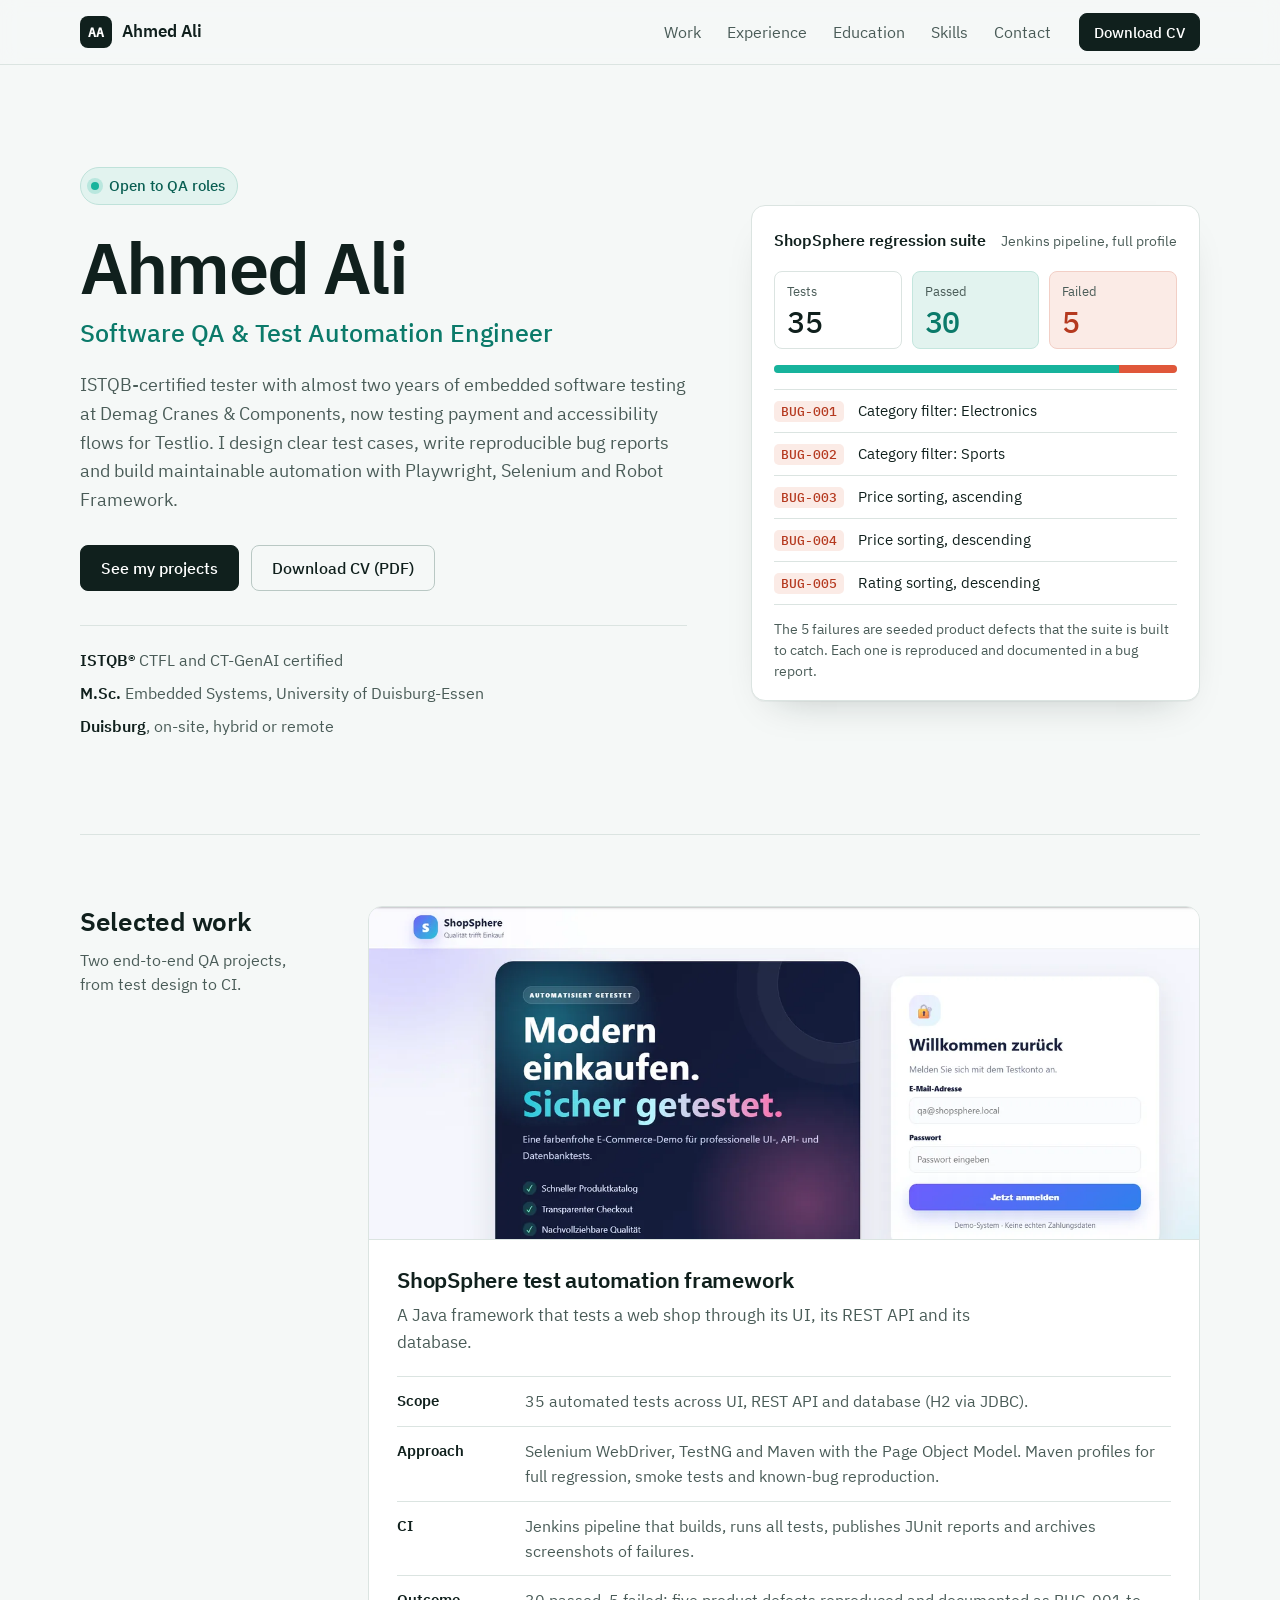
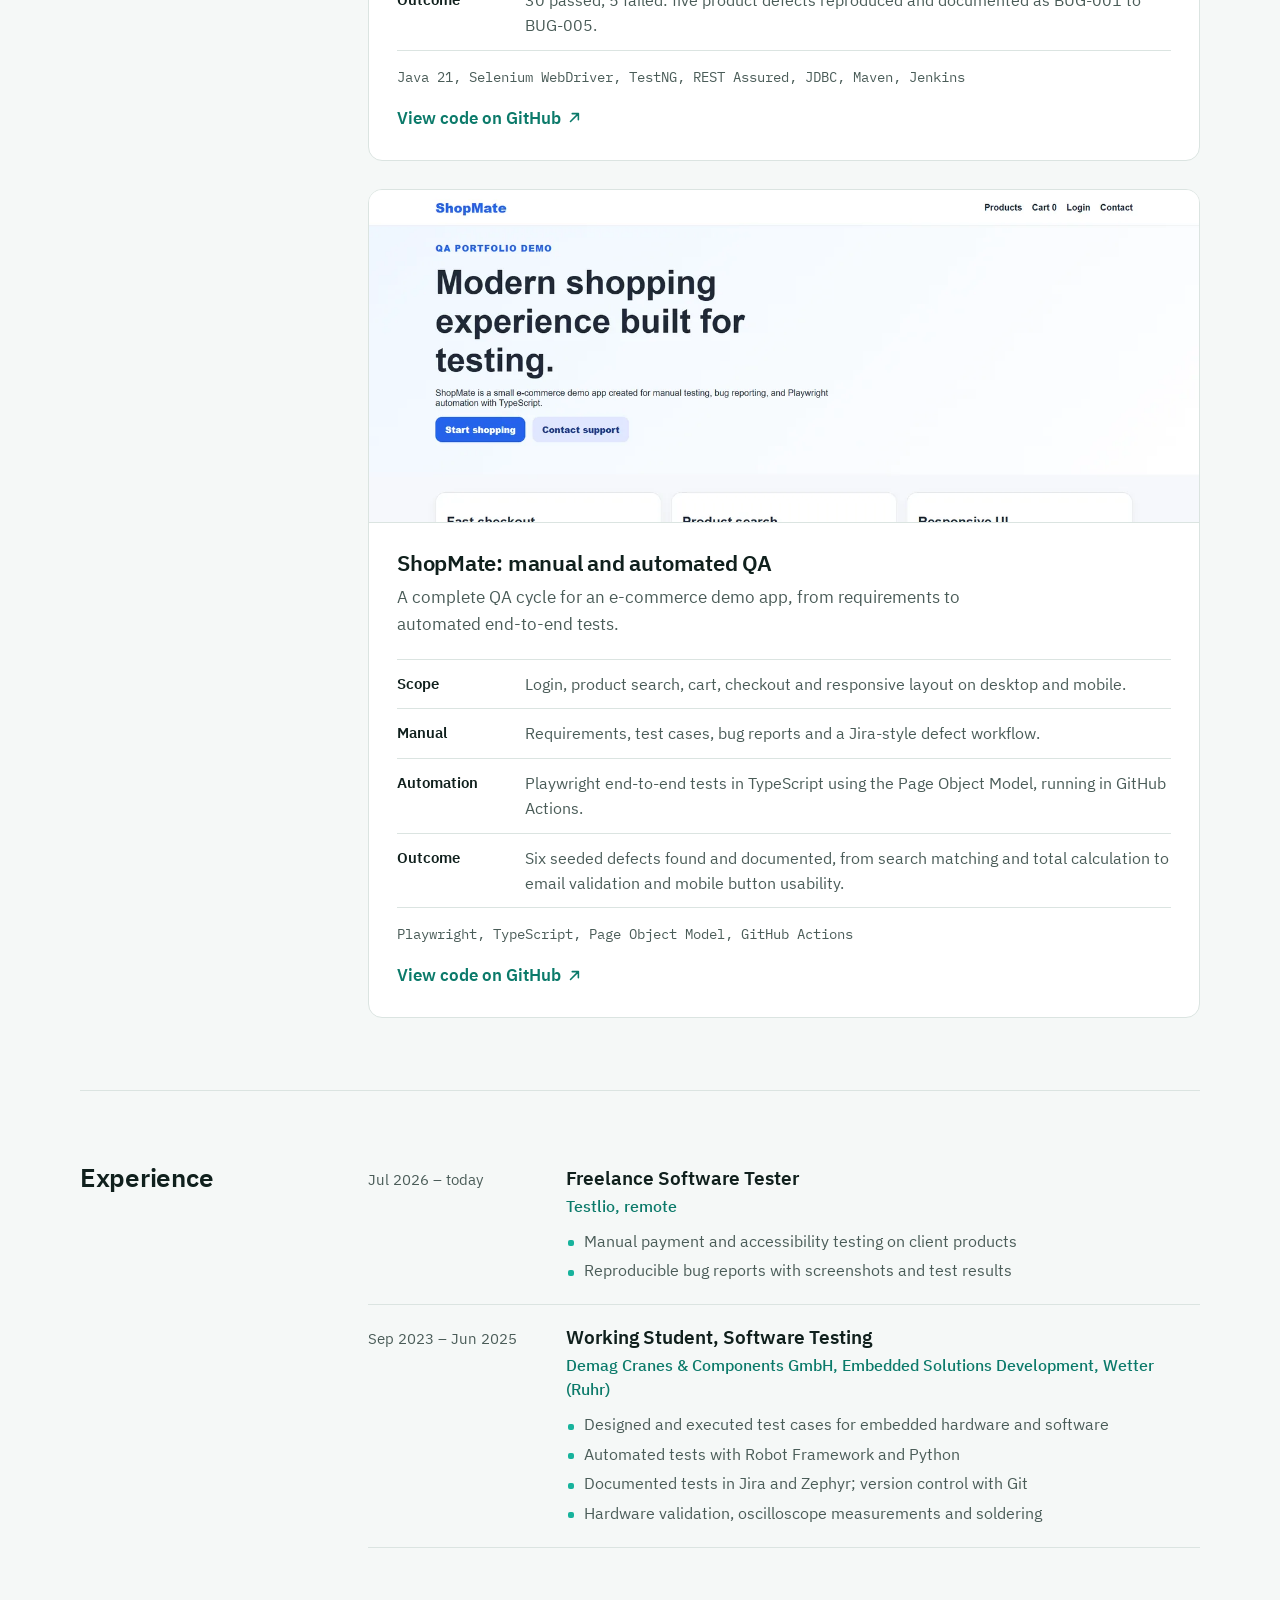
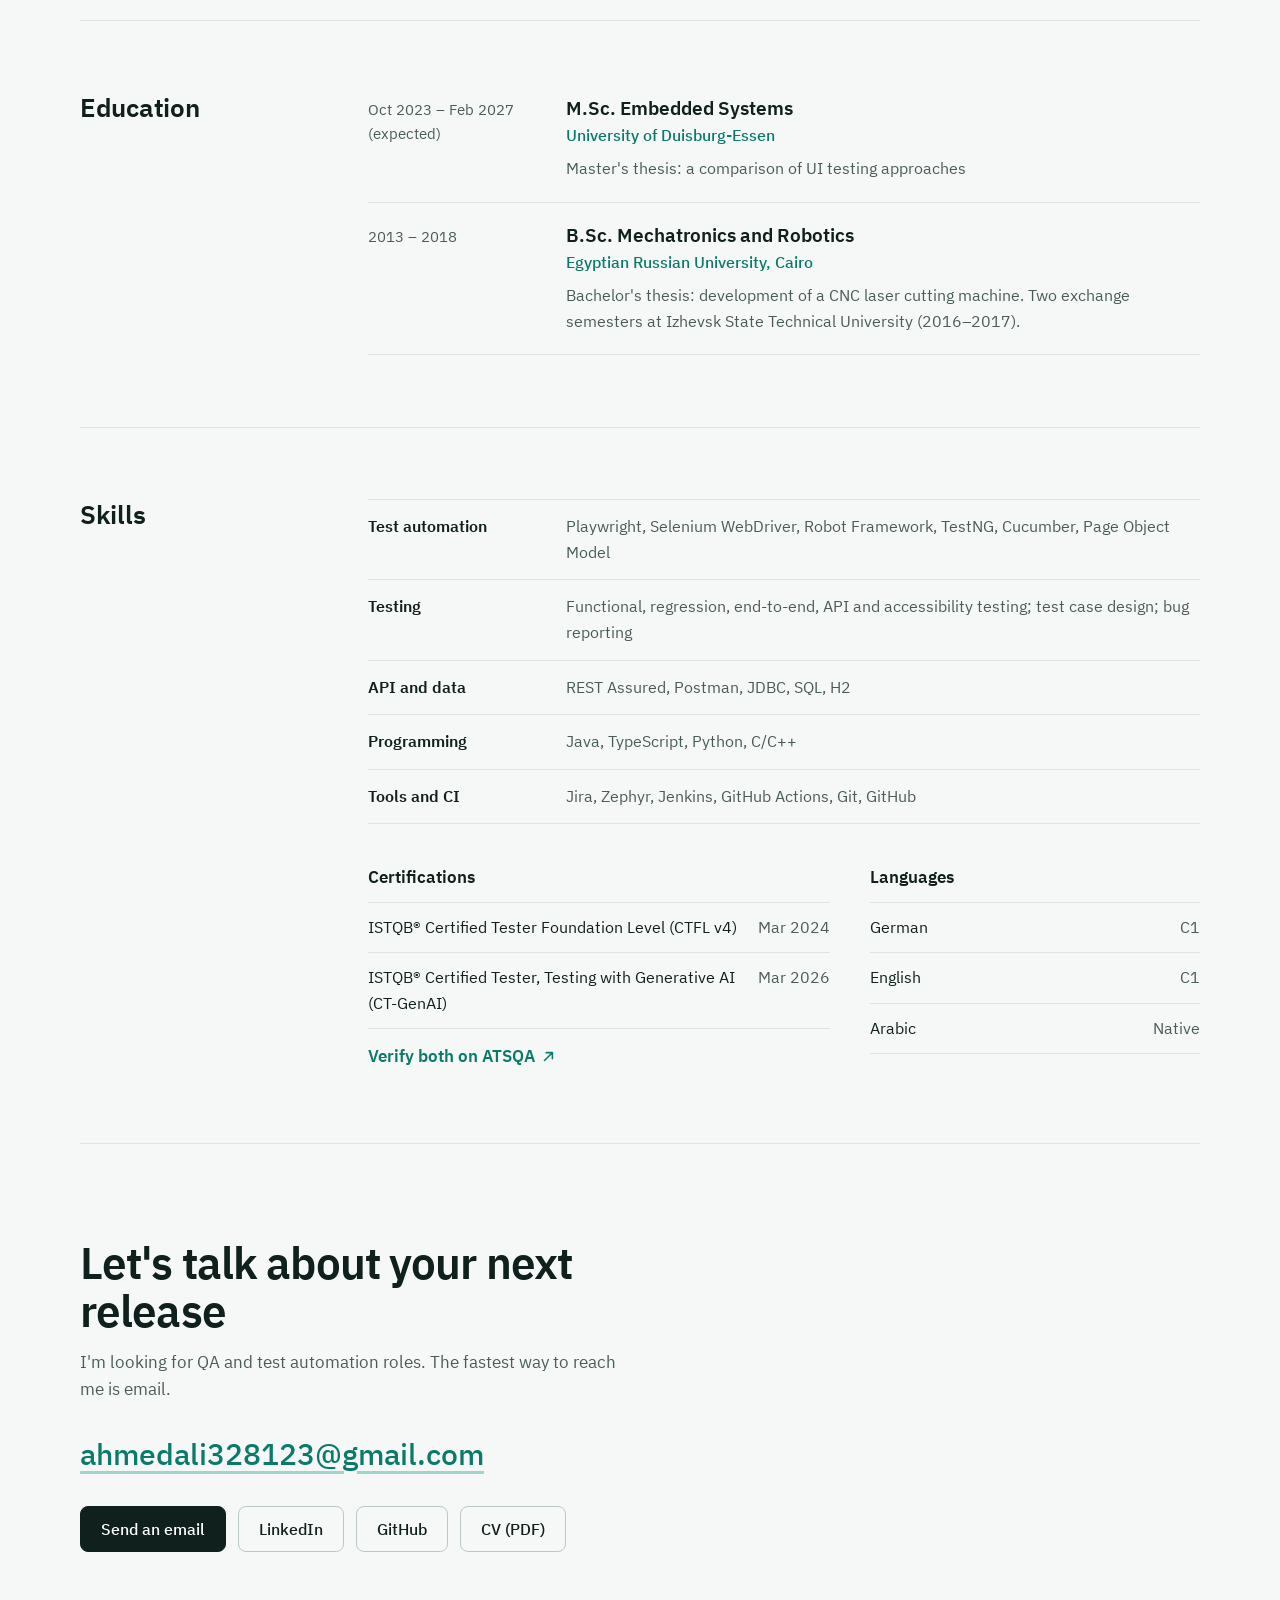
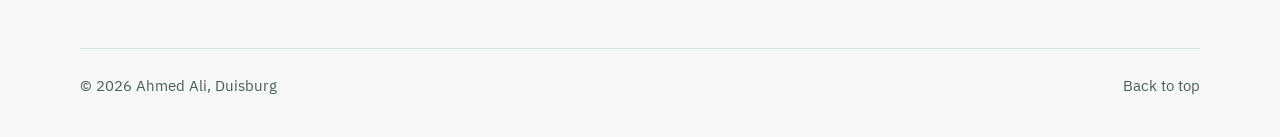
==== commit 4ce3377b: "Say "Open to QA roles" without limiting it to Germany Updated the availability badge, contact text, " ====
--- a/index.html
+++ b/index.html
@@ -12,7 +12,7 @@
   <!-- Link previews (LinkedIn, WhatsApp, Slack, email) -->
   <meta property="og:type" content="profile">
   <meta property="og:title" content="Ahmed Ali – Software QA & Test Automation Engineer">
-  <meta property="og:description" content="Test automation with Playwright, Selenium and Robot Framework. ISTQB CTFL & CT-GenAI. Open to QA roles in Germany.">
+  <meta property="og:description" content="Test automation with Playwright, Selenium and Robot Framework. ISTQB CTFL & CT-GenAI. Open to QA roles.">
   <meta property="og:url" content="https://ahmed328123.github.io/ahmed-ali-portfolio/">
   <meta property="og:image" content="https://ahmed328123.github.io/ahmed-ali-portfolio/assets/og-image.png">
   <meta property="og:image:width" content="1200">
@@ -72,7 +72,7 @@
     <!-- Intro -->
     <section class="hero wrap" id="top" aria-labelledby="hero-name">
       <div class="hero-copy">
-        <p class="availability"><span class="pulse" aria-hidden="true"></span>Open to QA roles in Germany</p>
+        <p class="availability"><span class="pulse" aria-hidden="true"></span>Open to QA roles</p>
         <h1 id="hero-name">Ahmed Ali</h1>
         <p class="hero-role">Software QA &amp; Test Automation Engineer</p>
         <p class="hero-summary">
@@ -266,7 +266,7 @@
     <!-- Contact -->
     <section class="contact wrap" id="contact" aria-labelledby="contact-title">
       <h2 id="contact-title">Let's talk about your next release</h2>
-      <p>I'm looking for QA and test automation roles in Germany. The fastest way to reach me is email.</p>
+      <p>I'm looking for QA and test automation roles. The fastest way to reach me is email.</p>
       <a class="contact-email" href="mailto:ahmedali328123@gmail.com">ahmedali328123@gmail.com</a>
       <div class="contact-links">
         <a class="btn" href="mailto:ahmedali328123@gmail.com">Send an email</a>
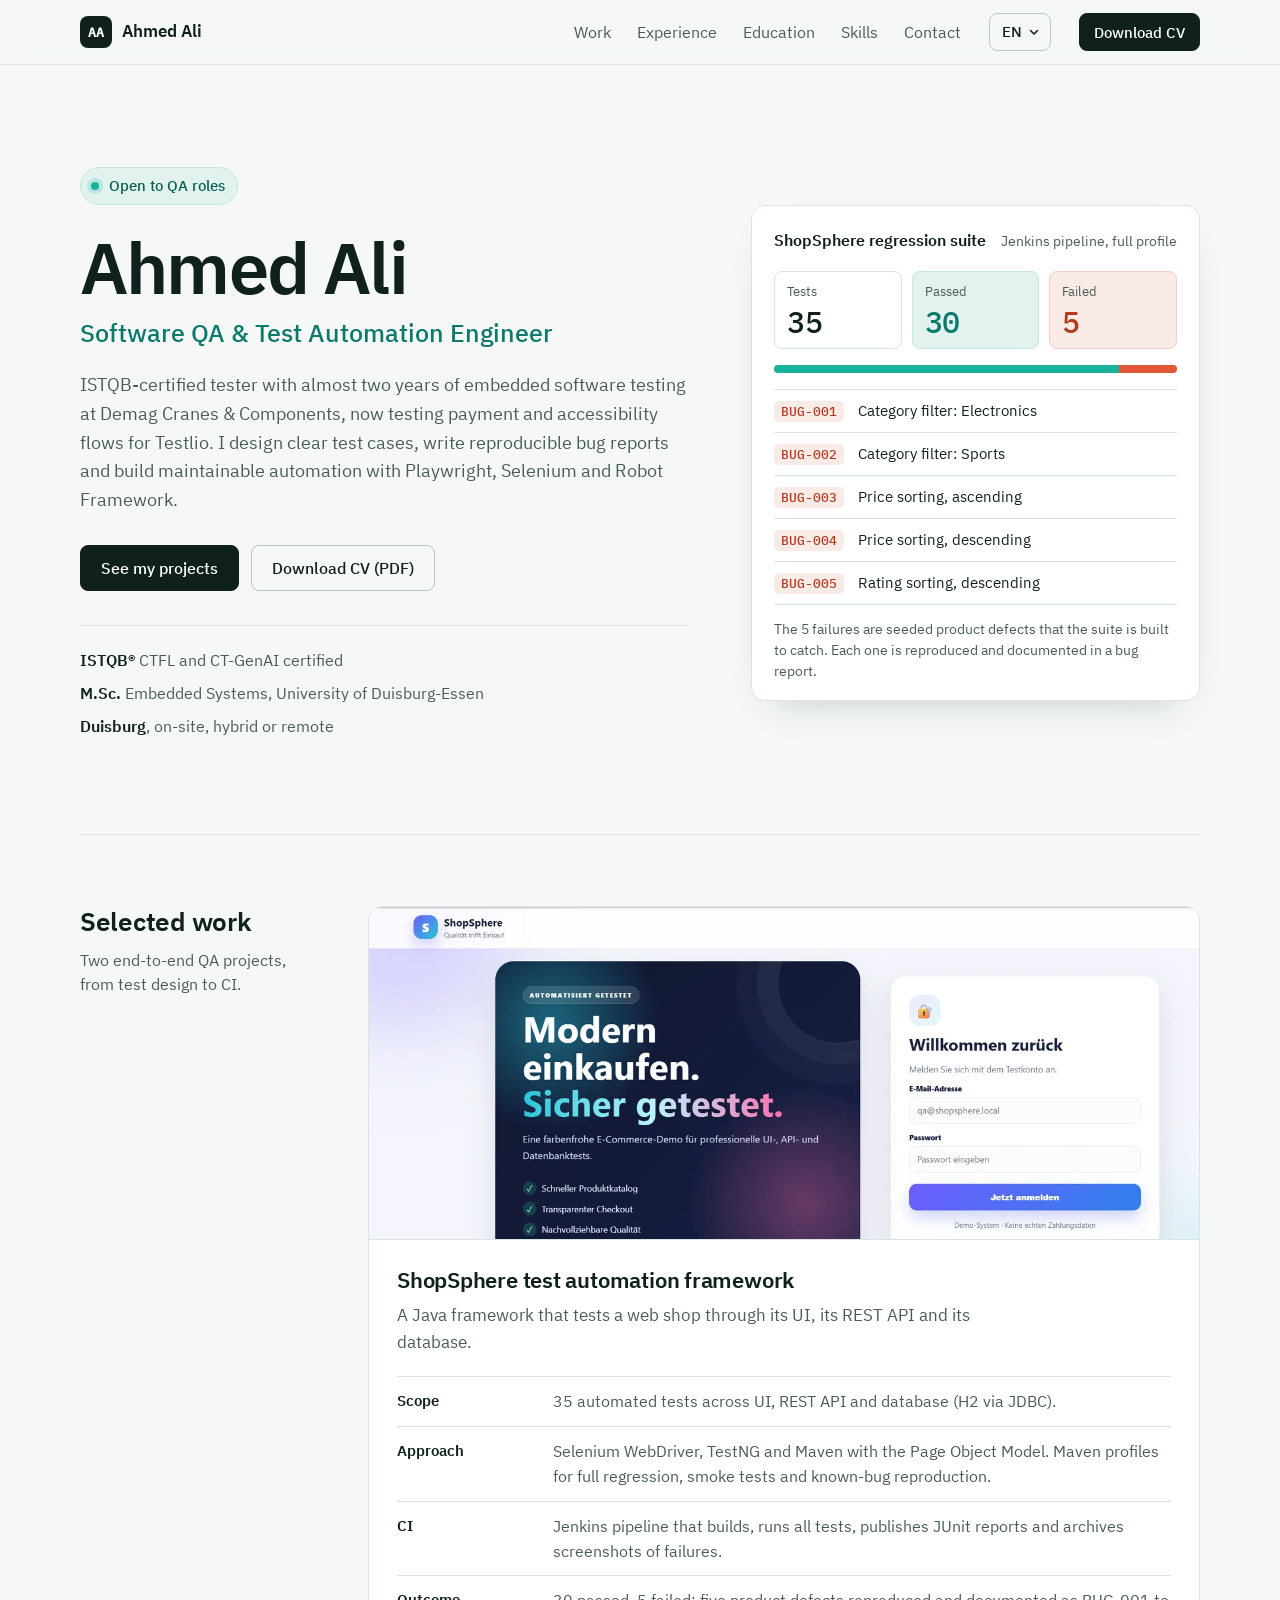
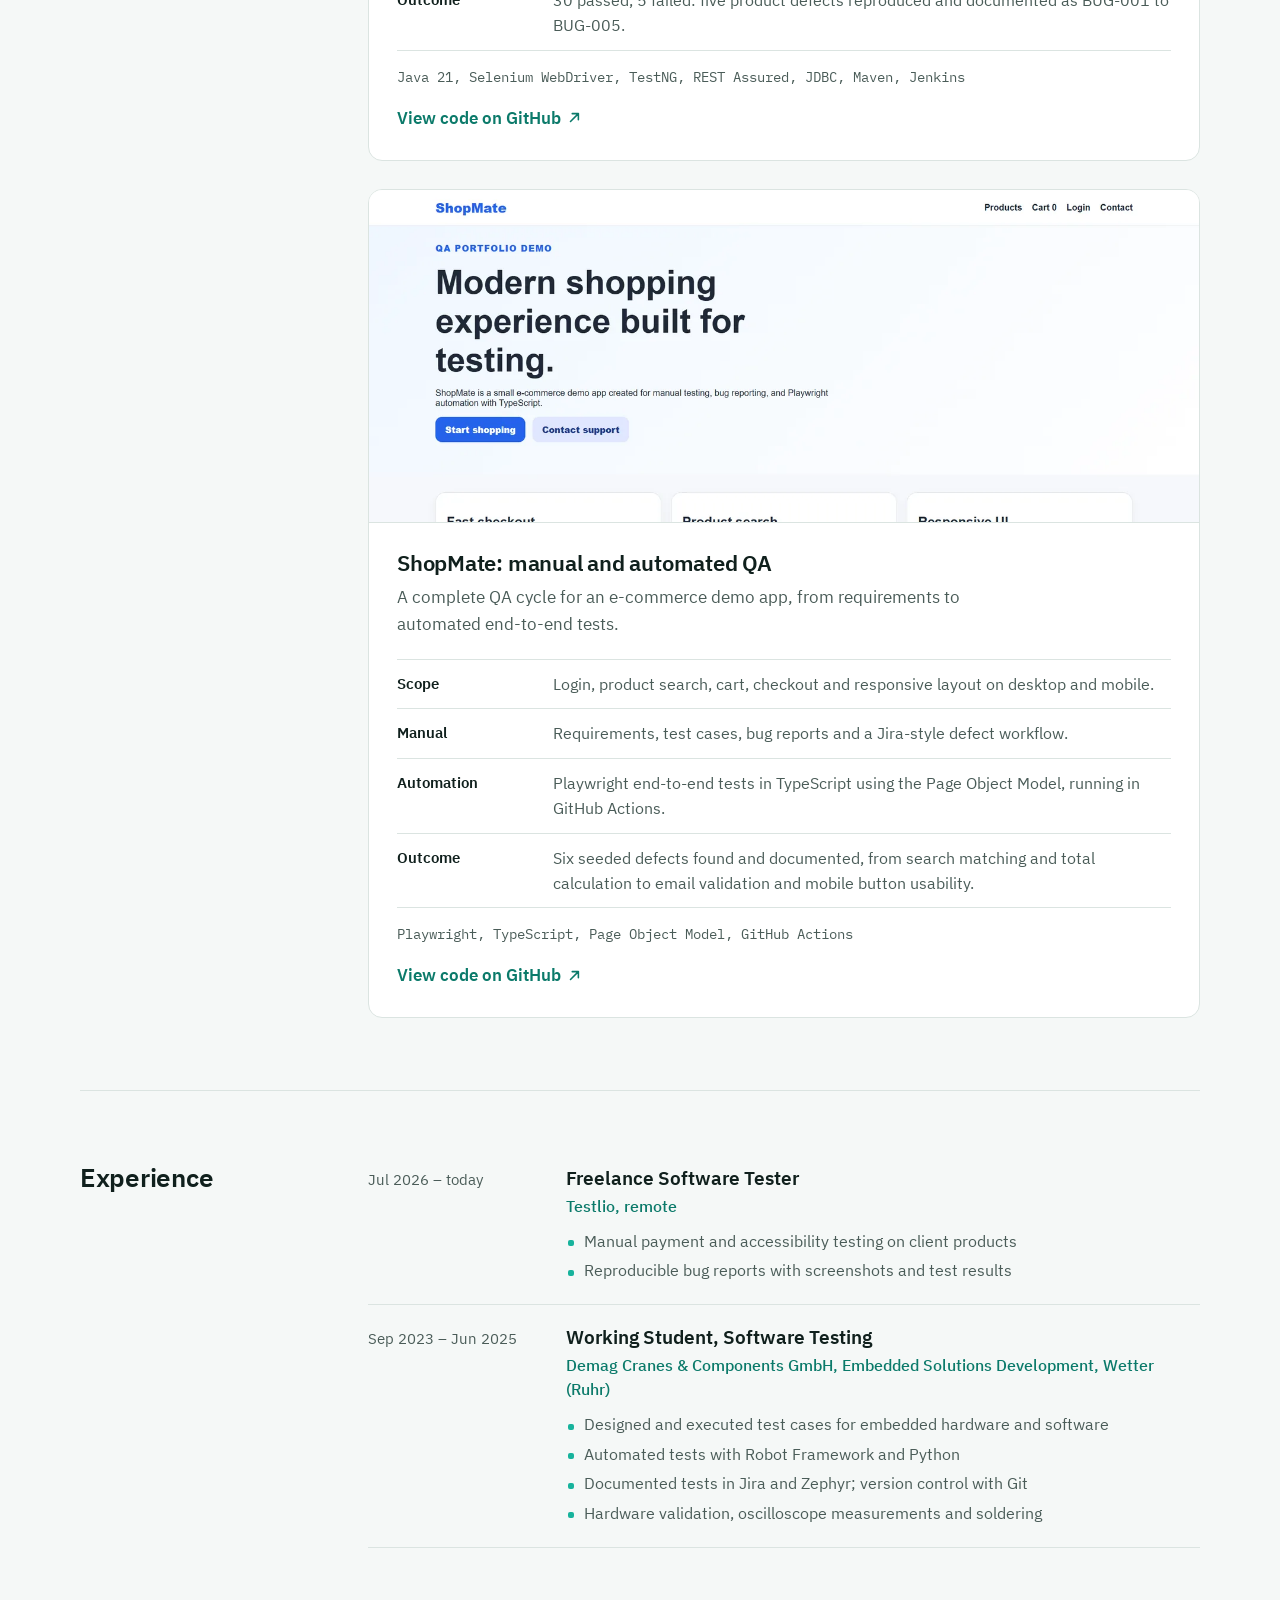
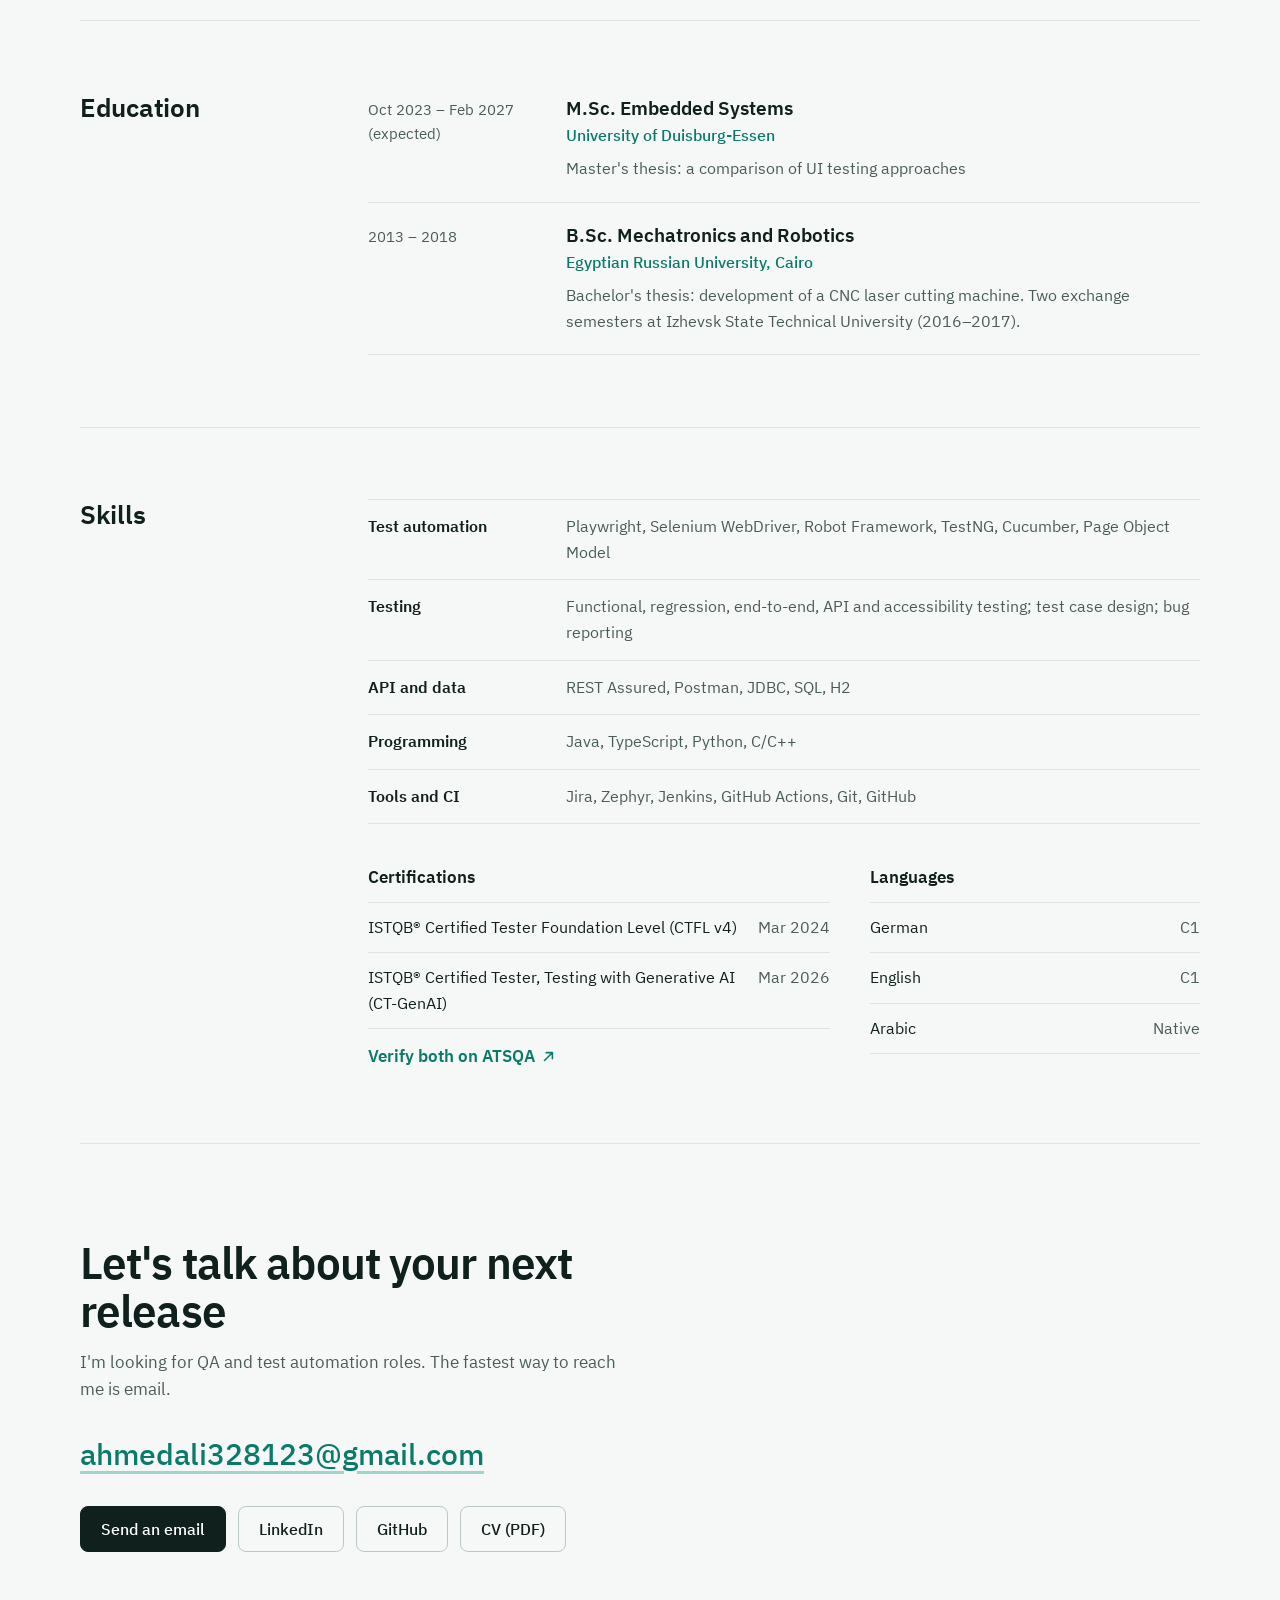
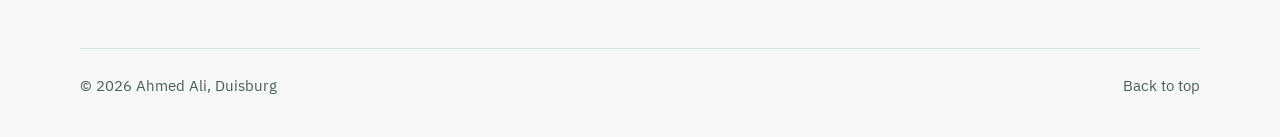
==== commit 4786704b: "Add German version with EN/DE language dropdown and automatic dark mode - New German page at /de/ (f" ====
--- a/index.html
+++ b/index.html
@@ -5,12 +5,18 @@
   <meta name="viewport" content="width=device-width, initial-scale=1">
   <title>Ahmed Ali – Software QA &amp; Test Automation Engineer</title>
   <meta name="description" content="ISTQB-certified Software QA and Test Automation Engineer in Duisburg, Germany. Playwright, Selenium, Robot Framework, Java, TypeScript, API testing and CI pipelines.">
-  <meta name="theme-color" content="#f5f8f7">
+  <meta name="theme-color" content="#f5f8f7" media="(prefers-color-scheme: light)">
+  <meta name="theme-color" content="#0e1715" media="(prefers-color-scheme: dark)">
   <link rel="canonical" href="https://ahmed328123.github.io/ahmed-ali-portfolio/">
+  <link rel="alternate" hreflang="en" href="https://ahmed328123.github.io/ahmed-ali-portfolio/">
+  <link rel="alternate" hreflang="de" href="https://ahmed328123.github.io/ahmed-ali-portfolio/de/">
+  <link rel="alternate" hreflang="x-default" href="https://ahmed328123.github.io/ahmed-ali-portfolio/">
   <link rel="icon" href="./assets/favicon.svg" type="image/svg+xml">
 
   <!-- Link previews (LinkedIn, WhatsApp, Slack, email) -->
   <meta property="og:type" content="profile">
+  <meta property="og:locale" content="en_US">
+  <meta property="og:locale:alternate" content="de_DE">
   <meta property="og:title" content="Ahmed Ali – Software QA & Test Automation Engineer">
   <meta property="og:description" content="Test automation with Playwright, Selenium and Robot Framework. ISTQB CTFL & CT-GenAI. Open to QA roles.">
   <meta property="og:url" content="https://ahmed328123.github.io/ahmed-ali-portfolio/">
@@ -23,7 +29,7 @@
   <!-- Fonts are self-hosted (no requests to Google servers) -->
   <link rel="preload" href="./assets/fonts/IBMPlexSans-Regular-Latin1.woff2" as="font" type="font/woff2" crossorigin>
   <link rel="preload" href="./assets/fonts/IBMPlexSans-SemiBold-Latin1.woff2" as="font" type="font/woff2" crossorigin>
-  <link rel="stylesheet" href="./style.css?v=4">
+  <link rel="stylesheet" href="./style.css?v=5">
 
   <script type="application/ld+json">
   {
@@ -63,6 +69,16 @@
         <a href="#skills">Skills</a>
         <a href="#contact">Contact</a>
       </nav>
+      <details class="lang-switch">
+        <summary aria-label="Language: English. Change language">
+          <span>EN</span>
+          <svg aria-hidden="true" viewBox="0 0 12 12"><path d="M2.5 4.5 6 8l3.5-3.5"/></svg>
+        </summary>
+        <ul class="lang-menu">
+          <li><a href="./" hreflang="en" lang="en" aria-current="page"><span>English</span><span class="lang-code">EN</span></a></li>
+          <li><a href="./de/" hreflang="de" lang="de"><span>Deutsch</span><span class="lang-code">DE</span></a></li>
+        </ul>
+      </details>
       <a class="btn btn-small" href="./assets/cv-en.pdf" target="_blank" rel="noopener">Download CV</a>
     </div>
   </header>
@@ -281,5 +297,17 @@
     <p>© 2026 Ahmed Ali, Duisburg</p>
     <a href="#top">Back to top</a>
   </footer>
+
+  <script>
+    // Close the language menu on outside click or Escape
+    (function () {
+      var menu = document.querySelector(".lang-switch");
+      if (!menu) return;
+      document.addEventListener("click", function (e) { if (!menu.contains(e.target)) menu.open = false; });
+      document.addEventListener("keydown", function (e) {
+        if (e.key === "Escape" && menu.open) { menu.open = false; menu.querySelector("summary").focus(); }
+      });
+    })();
+  </script>
 </body>
 </html>
--- a/style.css
+++ b/style.css
@@ -23,6 +23,16 @@
   --fail: #b5391f;
   --fail-fill: #e0573a;
   --fail-tint: #fbebe6;
+  --on-ink: #ffffff;          /* text on dark buttons */
+  --line-strong: #b9c8c4;     /* ghost button / dropdown border */
+  --pass-line: #c4e6de;       /* border of teal tinted boxes */
+  --fail-line: #f2cfc6;
+  --pass-text: #0a5f53;       /* text on teal tint */
+  --header-bg: rgba(245, 248, 247, .88);
+  --media-bg: #eef3f2;
+  --underline: #9fd6cb;
+  --shadow: rgba(16, 32, 29, .28);
+  color-scheme: light;
 
   /* Type */
   --sans: "Plex Sans", "IBM Plex Sans", system-ui, -apple-system, "Segoe UI", sans-serif;
@@ -74,7 +84,7 @@
 
 .skip-link {
   position: absolute; left: 12px; top: -48px; z-index: 100;
-  background: var(--ink); color: #fff; padding: 8px 14px; border-radius: 6px; text-decoration: none;
+  background: var(--ink); color: var(--on-ink); padding: 8px 14px; border-radius: 6px; text-decoration: none;
 }
 .skip-link:focus { top: 12px; }
 
@@ -83,13 +93,13 @@
   display: inline-flex; align-items: center; justify-content: center;
   min-height: 46px; padding: 0 20px;
   border: 1px solid var(--ink); border-radius: 8px;
-  background: var(--ink); color: #fff;
+  background: var(--ink); color: var(--on-ink);
   font: 500 16px/1 var(--sans); text-decoration: none;
   transition: background-color .15s ease, color .15s ease, border-color .15s ease;
 }
 .btn:hover { background: var(--pass); border-color: var(--pass); }
 
-.btn-ghost { background: transparent; color: var(--ink); border-color: #b9c8c4; }
+.btn-ghost { background: transparent; color: var(--ink); border-color: var(--line-strong); }
 .btn-ghost:hover { background: var(--surface); color: var(--ink); border-color: var(--ink); }
 
 .btn-small { min-height: 38px; padding: 0 14px; font-size: 15px; }
@@ -104,7 +114,7 @@
 /* ---------- Header ---------- */
 .site-header {
   position: sticky; top: 0; z-index: 50;
-  background: rgba(245, 248, 247, .88);
+  background: var(--header-bg);
   backdrop-filter: saturate(1.4) blur(10px);
   -webkit-backdrop-filter: saturate(1.4) blur(10px);
   border-bottom: 1px solid var(--rule);
@@ -114,13 +124,42 @@
 .brand { display: inline-flex; align-items: center; gap: 10px; text-decoration: none; font-weight: 600; }
 .brand-mark {
   display: grid; place-items: center; width: 32px; height: 32px; border-radius: 8px;
-  background: var(--ink); color: #fff; font: 600 13px/1 var(--mono); letter-spacing: .02em;
+  background: var(--ink); color: var(--on-ink); font: 600 13px/1 var(--mono); letter-spacing: .02em;
 }
 .brand-name { font-size: 17px; }
 
 .site-nav { display: flex; gap: 26px; margin-left: auto; }
 .site-nav a { color: var(--ink-soft); text-decoration: none; font-size: 15.5px; }
 .site-nav a:hover { color: var(--ink); }
+
+/* Language dropdown */
+.lang-switch { position: relative; }
+.lang-switch > summary {
+  display: inline-flex; align-items: center; gap: 6px;
+  min-height: 38px; padding: 0 10px 0 12px;
+  border: 1px solid var(--line-strong); border-radius: 8px;
+  font: 500 14.5px/1 var(--sans); color: var(--ink);
+  cursor: pointer; list-style: none; user-select: none;
+}
+.lang-switch > summary::-webkit-details-marker { display: none; }
+.lang-switch > summary:hover { border-color: var(--ink); background: var(--surface); }
+.lang-switch > summary svg { width: 12px; height: 12px; fill: none; stroke: currentColor; stroke-width: 1.6; stroke-linecap: round; stroke-linejoin: round; transition: transform .15s ease; }
+.lang-switch[open] > summary svg { transform: rotate(180deg); }
+.lang-switch[open] > summary { border-color: var(--ink); background: var(--surface); }
+.lang-menu {
+  position: absolute; right: 0; top: calc(100% + 6px); z-index: 60;
+  min-width: 168px; padding: 6px;
+  background: var(--surface); border: 1px solid var(--rule); border-radius: 10px;
+  box-shadow: 0 14px 32px -16px var(--shadow);
+}
+.lang-menu a {
+  display: flex; justify-content: space-between; align-items: center; gap: 16px;
+  padding: 9px 10px; border-radius: 6px; text-decoration: none; font-size: 15px;
+}
+.lang-menu a:hover { background: var(--paper); }
+.lang-menu a[aria-current="page"] { background: var(--pass-tint); color: var(--pass-text); font-weight: 600; }
+.lang-code { font: 500 12.5px/1 var(--mono); color: var(--ink-soft); }
+.lang-menu a[aria-current="page"] .lang-code { color: var(--pass-text); }
 
 /* ---------- Hero ---------- */
 .hero {
@@ -134,8 +173,8 @@
 .availability {
   display: inline-flex; align-items: center; gap: 10px;
   padding: 6px 12px 6px 10px; margin-bottom: 26px;
-  border: 1px solid #bfe2da; border-radius: 999px; background: var(--pass-tint);
-  color: #0a5f53; font-size: 14.5px; font-weight: 500;
+  border: 1px solid var(--pass-line); border-radius: 999px; background: var(--pass-tint);
+  color: var(--pass-text); font-size: 14.5px; font-weight: 500;
 }
 .pulse { width: 8px; height: 8px; border-radius: 50%; background: var(--pass-fill); box-shadow: 0 0 0 4px rgba(23, 179, 156, .2); }
 
@@ -170,7 +209,7 @@
   border: 1px solid var(--rule);
   border-radius: 14px;
   padding: 22px 22px 18px;
-  box-shadow: 0 1px 0 rgba(16, 32, 29, .04), 0 18px 40px -24px rgba(16, 32, 29, .28);
+  box-shadow: 0 18px 40px -24px var(--shadow);
 }
 .run-head { display: flex; justify-content: space-between; align-items: baseline; gap: 12px; flex-wrap: wrap; }
 .run-title { font-weight: 600; font-size: 16px; }
@@ -180,9 +219,9 @@
 .run-totals > div { border: 1px solid var(--rule); border-radius: 8px; padding: 10px 12px; }
 .run-totals dt { font-size: 13px; color: var(--ink-soft); }
 .run-totals dd { font: 500 30px/1.1 var(--mono); letter-spacing: -0.02em; margin-top: 2px; }
-.run-totals .is-pass { background: var(--pass-tint); border-color: #c4e6de; }
+.run-totals .is-pass { background: var(--pass-tint); border-color: var(--pass-line); }
 .run-totals .is-pass dd { color: var(--pass); }
-.run-totals .is-fail { background: var(--fail-tint); border-color: #f2cfc6; }
+.run-totals .is-fail { background: var(--fail-tint); border-color: var(--fail-line); }
 .run-totals .is-fail dd { color: var(--fail); }
 
 .run-bar { display: flex; height: 8px; margin-top: 16px; border-radius: 99px; overflow: hidden; background: var(--rule); }
@@ -228,7 +267,7 @@
   overflow: hidden;
 }
 .case + .case { margin-top: 28px; }
-.case-media { display: block; border-bottom: 1px solid var(--rule); background: #eef3f2; }
+.case-media { display: block; border-bottom: 1px solid var(--rule); background: var(--media-bg); }
 .case-media img { width: 100%; aspect-ratio: 2.5 / 1; object-fit: cover; object-position: top center; }
 .case-body { padding: 26px 28px 28px; }
 .case h3 { font-size: 22px; line-height: 1.25; font-weight: 600; letter-spacing: -0.01em; }
@@ -236,7 +275,7 @@
 
 .case-facts { margin-top: 20px; border-top: 1px solid var(--rule); }
 .case-facts > div {
-  display: grid; grid-template-columns: 112px minmax(0, 1fr); gap: 16px;
+  display: grid; grid-template-columns: 140px minmax(0, 1fr); gap: 16px;
   padding: 12px 0; border-bottom: 1px solid var(--rule);
 }
 .case-facts dt { font-weight: 600; font-size: 15px; }
@@ -287,7 +326,7 @@
 .contact-email {
   display: inline-block; margin-top: 26px;
   font-size: clamp(20px, 3vw, 30px); font-weight: 500; color: var(--pass);
-  text-decoration: underline; text-decoration-color: #9fd6cb; text-underline-offset: 6px;
+  text-decoration: underline; text-decoration-color: var(--underline); text-underline-offset: 6px;
   word-break: break-word;
 }
 .contact-email:hover { text-decoration-color: var(--pass); }
@@ -301,6 +340,36 @@
 }
 .site-footer a { text-decoration: none; }
 .site-footer a:hover { color: var(--ink); text-decoration: underline; }
+
+
+/* ---------- Dark mode (follows the visitor's system setting) ---------- */
+@media screen and (prefers-color-scheme: dark) {
+  :root {
+    --paper: #0e1715;
+    --surface: #15211e;
+    --ink: #e6efec;
+    --ink-soft: #a3b4af;
+    --rule: #26352f;
+    --pass: #4fd1b8;
+    --pass-fill: #22c3a6;
+    --pass-tint: #11302a;
+    --fail: #ff8a70;
+    --fail-fill: #f0694c;
+    --fail-tint: #351c17;
+    --on-ink: #0e1715;
+    --line-strong: #3a4c47;
+    --pass-line: #1f4a41;
+    --fail-line: #57291f;
+    --pass-text: #7fe3cf;
+    --header-bg: rgba(14, 23, 21, .86);
+    --media-bg: #1b2925;
+    --underline: #2f6f62;
+    --shadow: rgba(0, 0, 0, .6);
+    color-scheme: dark;
+  }
+  .btn:hover { color: var(--on-ink); }
+  .case-media img { opacity: .92; }
+}
 
 /* ---------- Responsive ---------- */
 @media (max-width: 1000px) {
@@ -313,7 +382,8 @@
 
 @media (max-width: 760px) {
   .site-nav { display: none; }
-  .header-inner { justify-content: space-between; }
+  .header-inner { gap: 10px; }
+  .lang-switch { margin-left: auto; }
   body { font-size: 16.5px; }
   .hero-summary { font-size: 17px; }
   .case-body { padding: 22px 20px 24px; }
